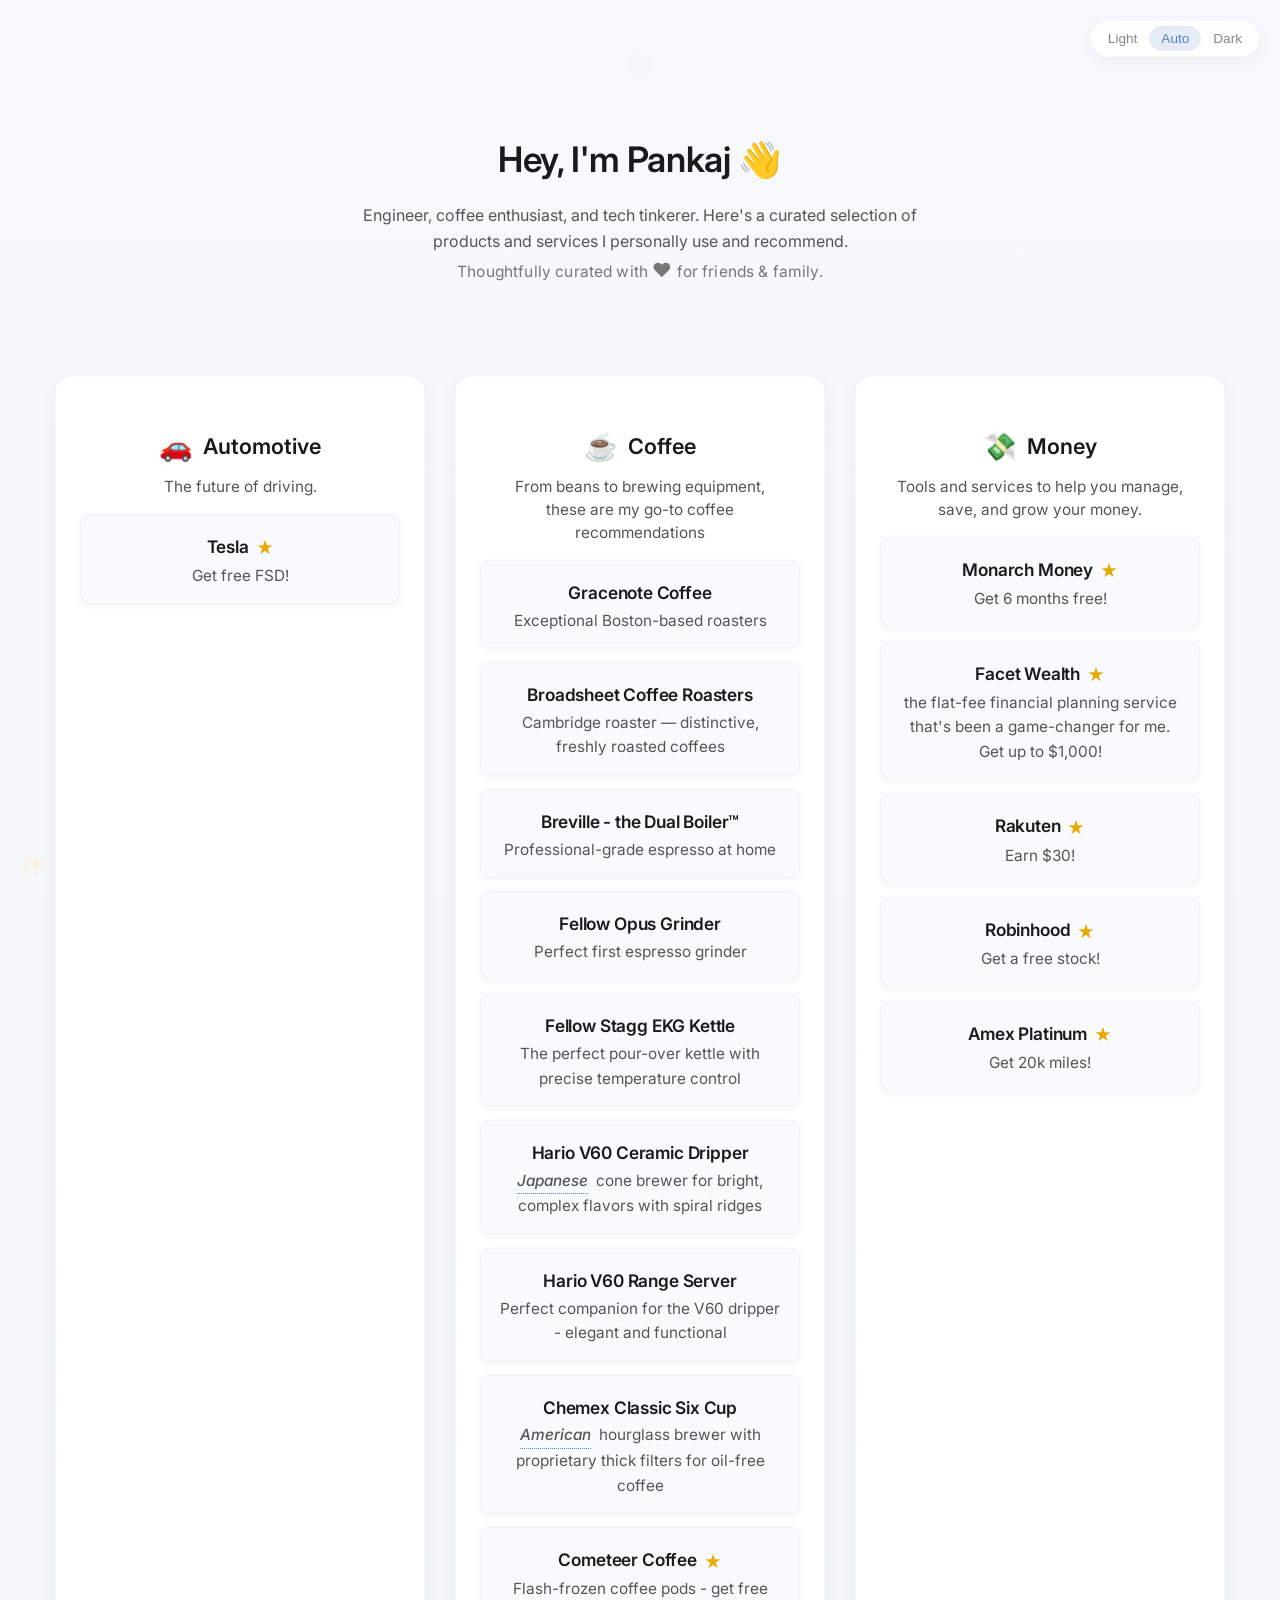
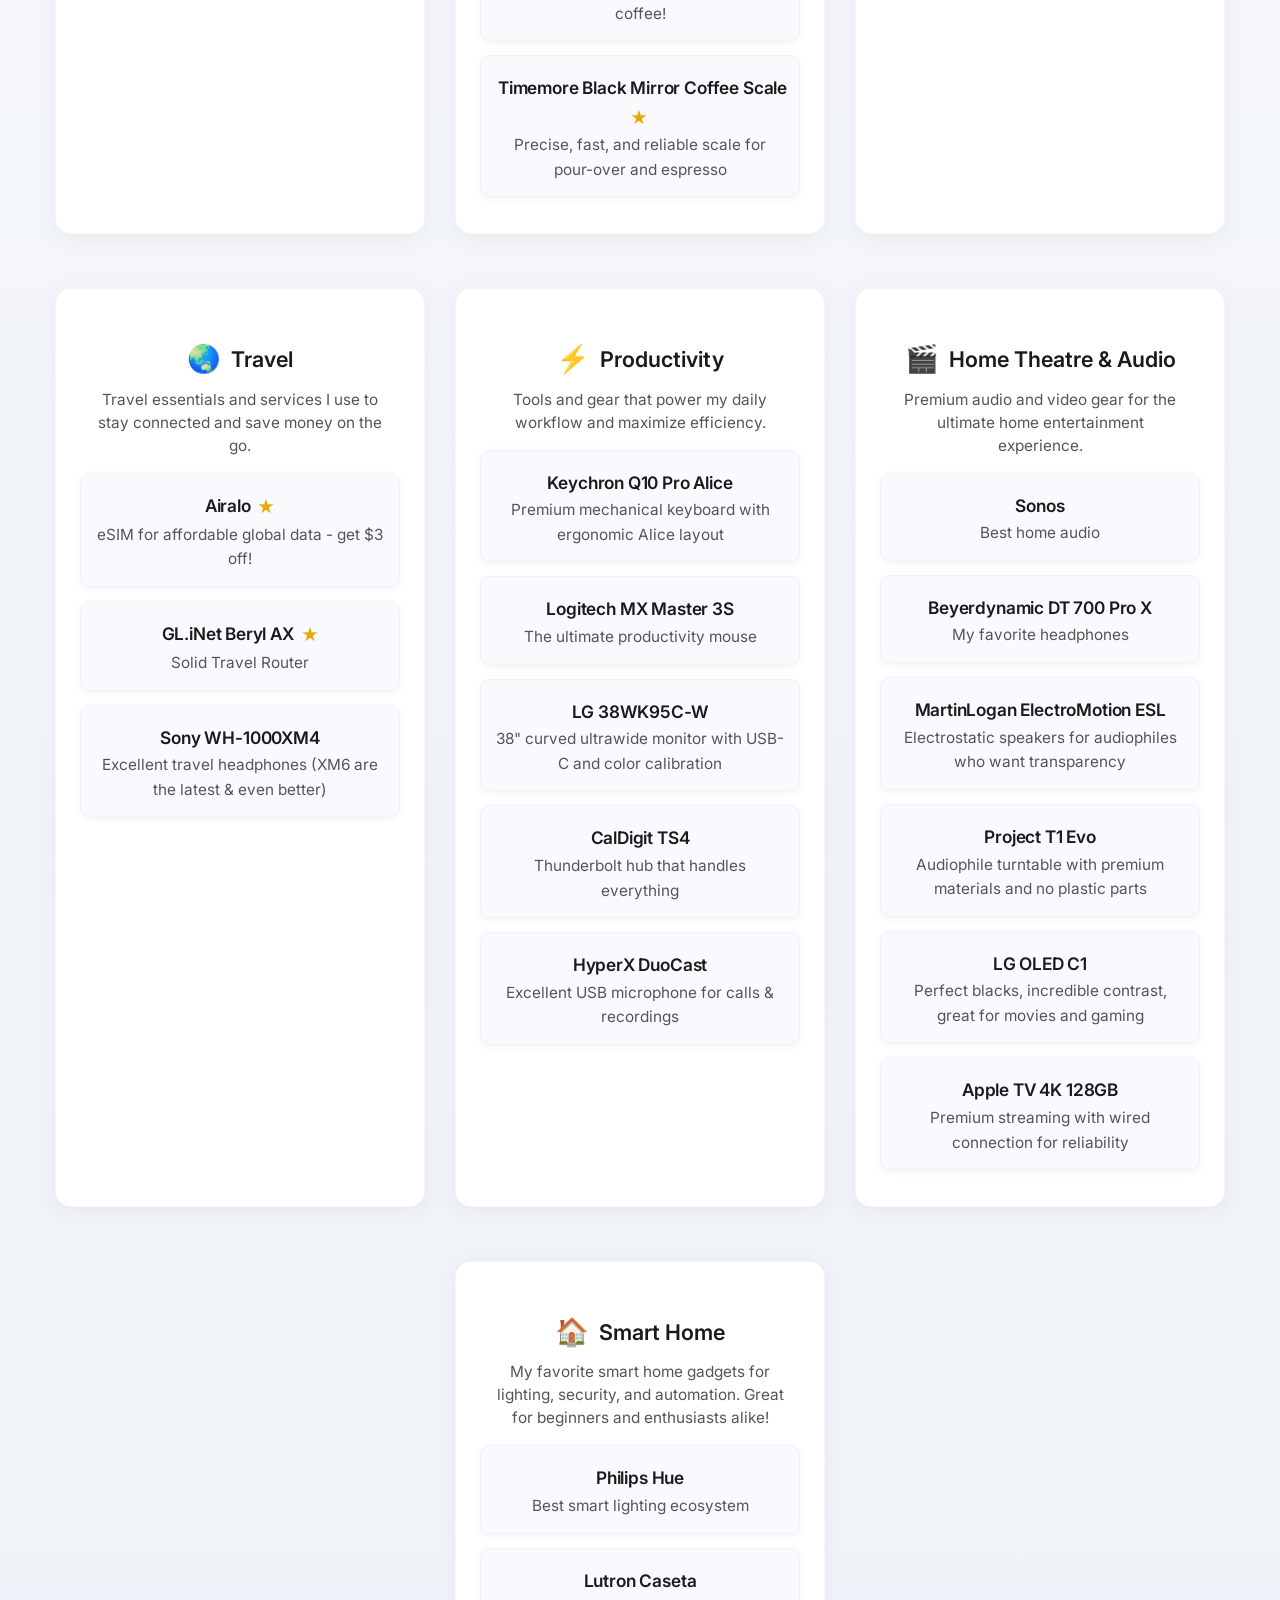
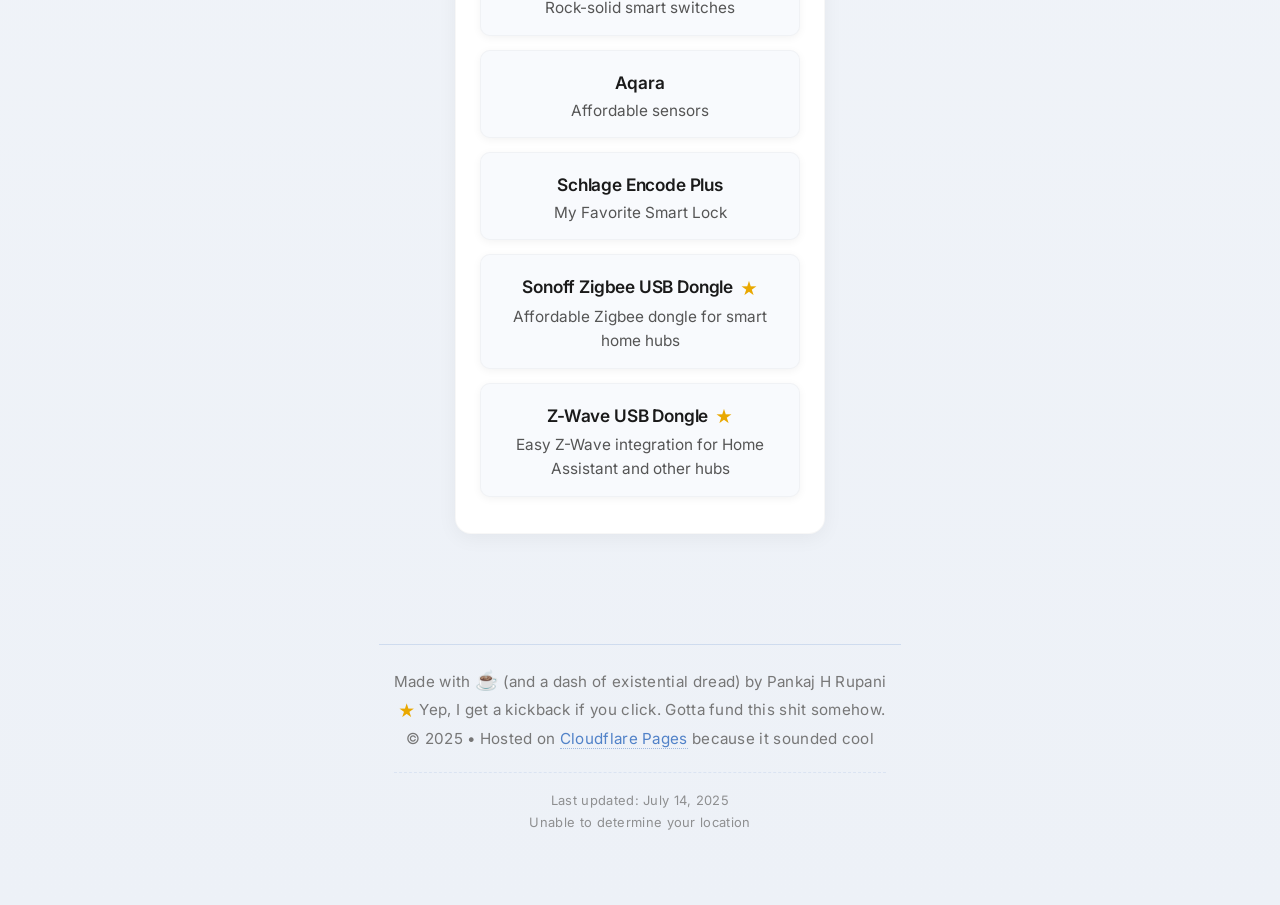
==== index.html @ 06d171b8 "feat(coffee): add Broadsheet Coffee Roasters link under Coffee" ====
<!DOCTYPE html>
<html>
<head>
  <meta charset="UTF-8">
  <meta name="viewport" content="width=device-width, initial-scale=1.0">
  <meta name="description" content="A curated selection of products and services personally recommended by Pankaj Rupani">
  <meta name="keywords" content="recommendations, coffee, tech, travel, finance, smart home">
  <meta name="author" content="Pankaj Rupani">

  <!-- Canonical URL -->
  <link rel="canonical" href="https://pankajr.net/links">
  <!-- noop: pipeline demo -->

  <!-- Social Media Preview Meta Tags -->
  <meta property="og:title" content="Pankaj's Recommendations">
  <meta property="og:description" content="A curated selection of products and services personally recommended by Pankaj">
  <meta property="og:type" content="website">
  <meta property="og:url" content="https://pankajr.net/links">
  <meta property="og:image" content="https://pankajr.net/links/img/PR-logo.png">

  <!-- Twitter Card Tags -->
  <meta name="twitter:card" content="summary_large_image">
  <meta name="twitter:title" content="Pankaj's Recommendations">
  <meta name="twitter:description" content="A curated selection of products and services personally recommended by Pankaj">
  <meta name="twitter:image" content="https://pankajr.net/links/img/PR-logo.png">

  <!-- Preload key assets -->
  <link rel="preload" href="img/PR-logo.png" as="image">

  <!-- Fonts and Styles -->
  <link rel="preconnect" href="https://fonts.googleapis.com">
  <link rel="preconnect" href="https://fonts.gstatic.com" crossorigin>
  <link href="https://fonts.googleapis.com/css2?family=Inter:wght@400;500;600&display=swap" rel="stylesheet">
  <link rel="stylesheet" href="styles.css">

  <!-- Favicon -->
  <link rel="icon" href="img/PR-logo.png" type="image/png">
  <link rel="apple-touch-icon" href="img/PR-logo.png">
  <title>Pankaj's Recommendations</title>
</head>
<body>
    <div class="theme-switch-wrapper">
      <div class="theme-switch">
        <button id="lightBtn" class="theme-btn" aria-label="Light mode">Light</button>
        <button id="autoBtn" class="theme-btn active" aria-label="System preference">Auto</button>
        <button id="darkBtn" class="theme-btn" aria-label="Dark mode">Dark</button>
      </div>
    </div>
    <div style="text-align: center;">
      <div class="logo-wrapper">
        <img src="img/PR-logo.png" alt="Pankaj's Recommendations" class="site-logo">
      </div>
    </div>
    <h1>Hey, I'm Pankaj <span class="wave">👋</span></h1>
    <p class="description">
      Engineer, coffee enthusiast, and tech tinkerer. Here's a curated selection of products and services I personally use and recommend.<br/>
      <span class="subtle">Thoughtfully curated with <span class="emoji">❤️</span> for friends & family.</span>
    </p>

    <div class="categories">
      <div class="category">
        <h2><span class="emoji">🚗</span> Automotive</h2>
        <div class="category-desc">The future of driving.</div>
        <a class="link-card" href="https://www.pankajr.net/tesla" target="_blank">
          <span class="link-title">Tesla <span class="star" title="Referral bonus">★</span></span><br><span class="link-desc">Get free FSD!</span>
        </a>
      </div>
      <div class="category">
        <h2><span class="emoji">☕</span> Coffee</h2>
        <div class="category-desc">From beans to brewing equipment, these are my go-to coffee recommendations</div>
        <a class="link-card" href="https://gracenotecoffee.com" target="_blank">
          <span class="link-title">Gracenote Coffee</span><br><span class="link-desc">Exceptional Boston-based roasters</span>
        </a>
        <a class="link-card" href="https://broadsheetcoffee.com" target="_blank">
          <span class="link-title">Broadsheet Coffee Roasters</span><br><span class="link-desc">Cambridge roaster — distinctive, freshly roasted coffees</span>
        </a>
        <a class="link-card" href="https://www.breville.com/en-us/product/bes920" target="_blank">
          <span class="link-title">Breville - the Dual Boiler™</span><br><span class="link-desc">Professional-grade espresso at home</span>
        </a>
        <a class="link-card" href="https://fellowproducts.com/products/opus-coffee-grinder" target="_blank">
          <span class="link-title">Fellow Opus Grinder</span><br><span class="link-desc">Perfect first espresso grinder</span>
        </a>
        <a class="link-card" href="https://fellowproducts.com/products/stagg-ekg-electric-pour-over-kettle" target="_blank">
          <span class="link-title">Fellow Stagg EKG Kettle</span><br><span class="link-desc">The perfect pour-over kettle with precise temperature control</span>
        </a>
        <a class="link-card" href="https://www.hario-usa.com/products/v60-ceramic-coffee-dripper-02-classic" target="_blank">
          <span class="link-title">Hario V60 Ceramic Dripper</span><br><span class="link-desc"><span class="coffee-method">Japanese</span> cone brewer for bright, complex flavors with spiral ridges</span>
        </a>
        <a class="link-card" href="https://www.hario-usa.com/products/v60-range-server" target="_blank">
          <span class="link-title">Hario V60 Range Server</span><br><span class="link-desc">Perfect companion for the V60 dripper - elegant and functional</span>
        </a>
        <a class="link-card" href="https://chemexcoffeemaker.com/products/six-cup-classic-chemex" target="_blank">
          <span class="link-title">Chemex Classic Six Cup</span><br><span class="link-desc"><span class="coffee-method">American</span> hourglass brewer with proprietary thick filters for oil-free coffee</span>
        </a>
        <a class="link-card" href="https://cometeer.com/discount/REF-15?redirect=/pages/referral-gift&referral_code=REF-15&referrer_id=8560575938859&referrer_name=Pankaj" target="_blank">
          <span class="link-title">Cometeer Coffee <span class="star" title="Referral bonus">★</span></span><br><span class="link-desc">Flash-frozen coffee pods - get free coffee!</span>
        </a>
        <a class="link-card" href="https://amzn.to/3TQCTte" target="_blank">
          <span class="link-title">Timemore Black Mirror Coffee Scale <span class="star" title="Affiliate link">★</span></span><br><span class="link-desc">Precise, fast, and reliable scale for pour-over and espresso</span>
        </a>
      </div>
      <div class="category">
        <h2><span class="emoji">💸</span> Money</h2>
        <div class="category-desc">Tools and services to help you manage, save, and grow your money.</div>
        <a class="link-card" href="https://www.pankajr.net/monarch" target="_blank">
          <span class="link-title">Monarch Money <span class="star" title="Referral bonus">★</span></span><br><span class="link-desc">Get 6 months free!</span>
        </a>
        <a class="link-card" href="https://facet.com/invited?utm_content=4660&utm_source=member-referral&utm_term=Pankaj" target="_blank">
          <span class="link-title">Facet Wealth <span class="star" title="Referral bonus">★</span></span><br><span class="link-desc">the flat-fee financial planning service that's been a game-changer for me. Get up to $1,000!</span>
        </a>
        <a class="link-card" href="https://www.pankajr.net/rakuten" target="_blank">
          <span class="link-title">Rakuten <span class="star" title="Referral bonus">★</span></span><br><span class="link-desc">Earn $30!</span>
        </a>
        <a class="link-card" href="https://join.robinhood.com/sonalim2" target="_blank">
          <span class="link-title">Robinhood <span class="star" title="Referral bonus">★</span></span><br><span class="link-desc">Get a free stock!</span>
        </a>
        <a class="link-card" href="https://americanexpress.com/en-us/referral/platinum-card?ref=PANKARyJQ7&xl=cp15" target="_blank">
          <span class="link-title">Amex Platinum <span class="star" title="Referral bonus">★</span></span><br><span class="link-desc">Get 20k miles!</span>
        </a>
      </div>
      <div class="category">
        <h2><span class="emoji">🌏</span> Travel</h2>
        <div class="category-desc">Travel essentials and services I use to stay connected and save money on the go.</div>
        <a class="link-card" href="https://www.pankajr.net/airalo" target="_blank">
          <span class="link-title">Airalo <span class="star" title="Referral bonus">★</span></span><br><span class="link-desc">eSIM for affordable global data - get $3 off!</span>
        </a>
        <a class="link-card" href="https://amzn.to/45esOfW" target="_blank">
          <span class="link-title">GL.iNet Beryl AX <span class="star" title="Affiliate link">★</span></span><br><span class="link-desc">Solid Travel Router</span>
        </a>
        <a class="link-card" href="https://electronics.sony.com/audio/headphones/headband/p/wh1000xm4-b" target="_blank">
          <span class="link-title">Sony WH-1000XM4</span><br><span class="link-desc">Excellent travel headphones (XM6 are the latest & even better)</span>
        </a>
      </div>
      <div class="category">
        <h2><span class="emoji">⚡</span> Productivity</h2>
        <div class="category-desc">Tools and gear that power my daily workflow and maximize efficiency.</div>
        <a class="link-card" href="https://www.keychron.com/collections/75-layout-keyboards/products/keychron-q10-pro-alice-layout-qmk-via-wireless-custom-mechanical-keyboard" target="_blank">
          <span class="link-title">Keychron Q10 Pro Alice</span><br><span class="link-desc">Premium mechanical keyboard with ergonomic Alice layout</span>
        </a>
        <a class="link-card" href="https://www.logitech.com/en-us/shop/p/mx-master-3s" target="_blank">
          <span class="link-title">Logitech MX Master 3S</span><br><span class="link-desc">The ultimate productivity mouse</span>
        </a>
        <a class="link-card" href="https://www.lg.com/us/monitors/lg-38wk95c-w-ultrawide-monitor" target="_blank">
          <span class="link-title">LG 38WK95C-W</span><br><span class="link-desc">38" curved ultrawide monitor with USB-C and color calibration</span>
        </a>
        <a class="link-card" href="https://www.caldigit.com/thunderbolt-station-4/" target="_blank">
          <span class="link-title">CalDigit TS4</span><br><span class="link-desc">Thunderbolt hub that handles everything</span>
        </a>
        <a class="link-card" href="https://hyperx.com/products/hyperx-duocast-usb-microphone" target="_blank">
          <span class="link-title">HyperX DuoCast</span><br><span class="link-desc">Excellent USB microphone for calls & recordings</span>
        </a>
      </div>
      <div class="category">
        <h2><span class="emoji">🎬</span> Home Theatre & Audio</h2>
        <div class="category-desc">Premium audio and video gear for the ultimate home entertainment experience.</div>
        <a class="link-card" href="https://www.sonos.com" target="_blank">
          <span class="link-title">Sonos</span><br><span class="link-desc">Best home audio</span>
        </a>
        <a class="link-card" href="https://north-america.beyerdynamic.com/p/dt-700-pro-x" target="_blank">
          <span class="link-title">Beyerdynamic DT 700 Pro X</span><br><span class="link-desc">My favorite headphones</span>
        </a>
        <a class="link-card" href="https://www.martinlogan.com/en/product/electromotion-esl" target="_blank">
          <span class="link-title">MartinLogan ElectroMotion ESL</span><br><span class="link-desc">Electrostatic speakers for audiophiles who want transparency</span>
        </a>
        <a class="link-card" href="https://www.project-audio.com/en/product/t1-evo/" target="_blank">
          <span class="link-title">Project T1 Evo</span><br><span class="link-desc">Audiophile turntable with premium materials and no plastic parts</span>
        </a>
        <a class="link-card" href="https://www.lg.com/us/tvs/lg-oled65c1pub-oled-4k-tv" target="_blank">
          <span class="link-title">LG OLED C1</span><br><span class="link-desc">Perfect blacks, incredible contrast, great for movies and gaming</span>
        </a>
        <a class="link-card" href="https://www.apple.com/apple-tv-4k/" target="_blank">
          <span class="link-title">Apple TV 4K 128GB</span><br><span class="link-desc">Premium streaming with wired connection for reliability</span>
        </a>
      </div>
      <div class="category">
        <h2><span class="emoji">🏠</span> Smart Home</h2>
        <div class="category-desc">My favorite smart home gadgets for lighting, security, and automation. Great for beginners and enthusiasts alike!</div>
        <a class="link-card" href="https://www.philips-hue.com" target="_blank">
          <span class="link-title">Philips Hue</span><br><span class="link-desc">Best smart lighting ecosystem</span>
        </a>
        <a class="link-card" href="https://www.casetawireless.com" target="_blank">
          <span class="link-title">Lutron Caseta</span><br><span class="link-desc">Rock-solid smart switches</span>
        </a>
        <a class="link-card" href="https://www.aqara.com" target="_blank">
          <span class="link-title">Aqara</span><br><span class="link-desc">Affordable sensors</span>
        </a>
        <a class="link-card" href="https://www.schlage.com/en/home/smart-locks/encode-plus.html" target="_blank">
          <span class="link-title">Schlage Encode Plus</span><br><span class="link-desc">My Favorite Smart Lock</span>
        </a>
        <a class="link-card" href="https://amzn.to/453c8Hf" target="_blank">
          <span class="link-title">Sonoff Zigbee USB Dongle <span class="star" title="Affiliate link">★</span></span><br><span class="link-desc">Affordable Zigbee dongle for smart home hubs</span>
        </a>
        <a class="link-card" href="https://amzn.to/453c8Hf" target="_blank">
          <span class="link-title">Z-Wave USB Dongle <span class="star" title="Affiliate link">★</span></span><br><span class="link-desc">Easy Z-Wave integration for Home Assistant and other hubs</span>
        </a>
      </div>
    </div>
    <!-- Buy Me a Coffee Button at Bottom -->
    <div style="display:flex;justify-content:center;margin-bottom:1em;">
      <script type="text/javascript" src="https://cdnjs.buymeacoffee.com/1.0.0/button.prod.min.js" data-name="bmc-button" data-slug="rupanipankl" data-color="#FFDD00" data-emoji=""  data-font="Cookie" data-text="Buy me a coffee" data-outline-color="#000000" data-font-color="#000000" data-coffee-color="#ffffff" ></script>
    </div>
    <footer class="footer">
      Made with <span class="emoji">☕️</span> (and a dash of existential dread) by Pankaj H Rupani<br>
      <span class="star" style="font-size:1.1em;vertical-align:middle;">★</span> Yep, I get a kickback if you click. Gotta fund this shit somehow.<br>
      © 2025 • Hosted on <a href="https://pages.cloudflare.com/" target="_blank" class="footer-link">Cloudflare Pages</a>
      because it sounded cool
      <div class="visitor-info">
        <div id="last-updated">Last updated: July 14, 2025</div>
        <div id="visitor-location">Loading your location...</div>
      </div>
    </footer>

    <button id="back-to-top" class="back-to-top" aria-label="Back to top">
      <svg xmlns="http://www.w3.org/2000/svg" viewBox="0 0 24 24">
        <path d="M7.41 15.41L12 10.83l4.59 4.58L18 14l-6-6-6 6z"/>
      </svg>
    </button>

    <script src="theme.js"></script>
    <script src="easter.js"></script>
    <script src="visitor-info.js"></script>
    <script src="back-to-top.js"></script>
  </body>
</html>
---- styles.css ----
:root {
  --bg-gradient-start: #f7f9fc;
  --bg-gradient-end: #edf1f7;
  --text-color: #333;
  --text-color-dark: #1a1a1a;
  --text-color-light: #555;
  --text-color-lighter: #777;
  --card-bg: #fff;
  --card-bg-hover: #e8f0fa;
  --card-shadow: rgba(0,0,0,0.05);
  --card-shadow-hover: rgba(37, 99, 235, 0.1);
  --link-bg: #f8fafd;
  --link-color: #5182c8;
  --link-hover: #2c5999;
  --border-color: rgba(0,0,0,0.03);
  --star-color: #e9a800;
}

@media (prefers-color-scheme: dark) {
  :root.auto-theme {
    --bg-gradient-start: #1a1f2b;
    --bg-gradient-end: #121620;
    --text-color: #e1e1e1;
    --text-color-dark: #f5f5f5;
    --text-color-light: #b8b8b8;
    --text-color-lighter: #a0a0a0;
    --card-bg: #222836;
    --card-bg-hover: #2d364a;
    --card-shadow: rgba(0,0,0,0.2);
    --card-shadow-hover: rgba(0,0,0,0.3);
    --link-bg: #1c2433;
    --link-color: #5d9aef;
    --link-hover: #7ab0ff;
    --border-color: rgba(255,255,255,0.05);
    --star-color: #ffc41f;
  }
}

:root.dark-theme {
  --bg-gradient-start: #1a1f2b;
  --bg-gradient-end: #121620;
  --text-color: #e1e1e1;
  --text-color-dark: #f5f5f5;
  --text-color-light: #b8b8b8;
  --text-color-lighter: #a0a0a0;
  --card-bg: #222836;
  --card-bg-hover: #2d364a;
  --card-shadow: rgba(0,0,0,0.2);
  --card-shadow-hover: rgba(0,0,0,0.3);
  --link-bg: #1c2433;
  --link-color: #5d9aef;
  --link-hover: #7ab0ff;
  --border-color: rgba(255,255,255,0.05);
  --star-color: #ffc41f;
}

body {
  font-family: 'Inter', sans-serif;
  background: linear-gradient(to bottom, var(--bg-gradient-start), var(--bg-gradient-end));
  color: var(--text-color);
  text-align: center;
  margin: 0;
  padding: 40px 20px;
  line-height: 1.6;
  min-height: 100vh;
  transition: background 0.3s ease;
  display: flex;
  flex-direction: column;
  align-items: center;
}

img.profile {
  width: 120px;
  border-radius: 50%;
  margin-bottom: 20px;
  box-shadow: 0 4px 12px rgba(0,0,0,0.08);
}

h1 {
  color: var(--text-color-dark);
  font-size: 2.2rem;
  margin-bottom: 16px;
  font-weight: 600;
  letter-spacing: -0.01em;
  max-width: 95%;
}

p.description {
  max-width: 580px;
  margin: 0 auto 50px;
  line-height: 1.6;
  color: var(--text-color-light);
  padding: 0 10px;
}

.categories {
  display: flex;
  flex-wrap: wrap;
  justify-content: center;
  gap: 30px;
  margin-top: 40px;
  max-width: 1200px;
  margin-left: auto;
  margin-right: auto;
  padding: 0 15px;
}

.category {
  background: var(--card-bg);
  border-radius: 16px;
  box-shadow: 0 4px 20px var(--card-shadow);
  padding: 30px 24px 22px 24px;
  min-width: 260px;
  max-width: 320px;
  flex: 1 1 260px;
  margin-bottom: 24px;
  transition: box-shadow 0.3s, transform 0.2s, background 0.3s ease;
  border: 1px solid var(--border-color);
  width: calc(33.333% - 30px);
}

.category:hover {
  box-shadow: 0 8px 30px var(--card-shadow-hover);
  transform: translateY(-2px);
}

.category h2 {
  font-size: 1.35em;
  margin-bottom: 12px;
  display: flex;
  align-items: center;
  gap: 10px;
  justify-content: center;
  color: var(--text-color-dark);
  font-weight: 600;
}

.emoji {
  font-size: 1.25em;
}

.link-card {
  width: 100%;
  margin: 14px 0;
  border: none;
  box-shadow: 0 2px 8px var(--card-shadow);
  background: var(--link-bg);
  color: var(--text-color-dark);
  font-size: 1em;
  padding: 18px 10px 14px 10px;
  border-radius: 10px;
  transition: all 0.25s ease;
  display: block;
  border: 1px solid var(--border-color);
  text-decoration: none;
  box-sizing: border-box;
}

.link-card:hover {
  background: var(--card-bg-hover);
  box-shadow: 0 6px 16px var(--card-shadow-hover);
  transform: translateY(-2px);
}

.link-title {
  font-weight: 600;
  font-size: 1.08em;
  color: var(--text-color-dark);
  letter-spacing: -0.01em;
  padding: 0 5px;
}

.link-desc {
  font-weight: 400;
  font-size: 0.96em;
  color: var(--text-color-light);
  margin-top: 2px;
  display: inline-block;
  padding: 0 5px;
}

.link-desc .highlight {
  font-weight: 500;
  color: var(--link-color);
  opacity: 0.9;
}

/* Visual style for coffee brewing method keywords */
.coffee-method {
  display: inline-block;
  margin-right: 4px;
  font-weight: 500;
  font-style: italic;
  border-bottom: 1px dotted var(--link-color);
}

.wave {
  display: inline-block;
  animation: wave-animation 2.5s ease-in-out infinite;
  transform-origin: 70% 70%;
}

@keyframes wave-animation {
  0% { transform: rotate(0deg); }
  10% { transform: rotate(14deg); }
  20% { transform: rotate(-8deg); }
  30% { transform: rotate(14deg); }
  40% { transform: rotate(-4deg); }
  50% { transform: rotate(10deg); }
  60% { transform: rotate(0deg); }
  100% { transform: rotate(0deg); }
}

.subtle {
  color: var(--text-color-lighter);
  font-size: 0.97em;
  letter-spacing: 0.01em;
}

.footer {
  margin-top: 70px;
  color: var(--text-color-lighter);
  font-size: 0.95em;
  letter-spacing: 0.02em;
  padding-bottom: 30px;
  padding-left: 15px;
  padding-right: 15px;
  line-height: 1.7;
  border-top: 1px solid rgba(81, 130, 200, 0.2);
  padding-top: 20px;
  max-width: 800px;
  margin-left: auto;
  margin-right: auto;
}

.footer-link {
  color: var(--link-color);
  text-decoration: none;
  border-bottom: 1px dotted rgba(81, 130, 200, 0.5);
  transition: all 0.2s;
}

.footer-link:hover {
  color: var(--link-hover);
  border-bottom-color: var(--link-hover);
}

.star {
  color: var(--star-color);
  font-size: 1em;
  margin-left: 3px;
  vertical-align: middle;
  filter: drop-shadow(0 1px 1px rgba(255,255,255,0.2));
}

.category-desc {
  color: var(--text-color-light);
  font-size: 0.96em;
  margin-bottom: 16px;
  margin-top: -5px;
  line-height: 1.5;
  max-width: 90%;
  margin-left: auto;
  margin-right: auto;
}

.visitor-info {
  margin-top: 20px;
  font-size: 0.85em;
  color: var(--text-color-lighter);
  opacity: 0.8;
  border-top: 1px dashed rgba(81, 130, 200, 0.15);
  padding-top: 15px;
  line-height: 1.5;
}

#last-updated, #visitor-location {
  margin: 3px 0;
}

@media (max-width: 1100px) {
  .category {
    width: calc(50% - 30px);
    max-width: 450px;
  }
}

@media (max-width: 900px) {
  .categories {
    flex-direction: column;
    gap: 20px;
    align-items: center;
  }

  .category {
    margin: 0 auto 25px auto;
    width: 100%;
    max-width: 500px;
    min-width: 0;
  }

  body {
    padding: 30px 15px;
  }

  h1 {
    font-size: 1.9rem;
  }

  .theme-switch-wrapper {
    top: 15px;
    right: 15px;
  }
}

@media (max-width: 480px) {
  .category {
    padding: 25px 20px 18px 20px;
  }

  .link-card {
    padding: 15px 0 12px 0;
  }

  body {
    padding: 25px 12px;
  }
}

/* Back to Top Button */
.back-to-top {
  position: fixed;
  bottom: 30px;
  right: 30px;
  width: 45px;
  height: 45px;
  background-color: var(--card-bg);
  color: var(--link-color);
  border-radius: 50%;
  display: flex;
  align-items: center;
  justify-content: center;
  text-decoration: none;
  box-shadow: 0 4px 12px var(--card-shadow);
  border: 1px solid var(--border-color);
  opacity: 0;
  visibility: hidden;
  transition: all 0.3s cubic-bezier(0.175, 0.885, 0.32, 1.275);
  z-index: 100;
  cursor: pointer;
  transform: translateY(20px) scale(0.9);
}

.back-to-top.visible {
  opacity: 0.9;
  visibility: visible;
  transform: translateY(0) scale(1);
}

.back-to-top:hover {
  opacity: 1;
  transform: translateY(-3px) scale(1.05);
  box-shadow: 0 6px 15px var(--card-shadow-hover);
  color: var(--link-hover);
}

.back-to-top:active {
  transform: translateY(0) scale(0.95);
  transition: all 0.1s ease;
}

.back-to-top svg {
  width: 20px;
  height: 20px;
  fill: currentColor;
  transition: all 0.3s ease;
}

/* Dark mode specific back-to-top styling */
:root.dark .back-to-top {
  background-color: rgba(34, 40, 54, 0.9);
  box-shadow: 0 4px 12px rgba(0, 0, 0, 0.3);
}

/* Light mode specific back-to-top styling */
:root.light .back-to-top {
  background-color: rgba(255, 255, 255, 0.9);
  box-shadow: 0 4px 12px rgba(0, 0, 0, 0.1);
}

/* Make sure the button doesn't overlap with other elements on mobile */
@media (max-width: 768px) {
  .back-to-top {
    bottom: 20px;
    right: 20px;
    width: 40px;
    height: 40px;
  }

  .back-to-top svg {
    width: 18px;
    height: 18px;
  }
}

.theme-switch-wrapper {
  position: fixed;
  top: 20px;
  right: 20px;
  display: flex;
  align-items: center;
  z-index: 100;
}

.theme-switch {
  display: flex;
  background: var(--card-bg);
  border-radius: 30px;
  padding: 5px;
  box-shadow: 0 4px 15px var(--card-shadow);
  border: 1px solid var(--border-color);
  transition: background 0.3s ease;
}

.theme-switch button {
  border: none;
  background: transparent;
  color: var(--text-color-light);
  padding: 5px 12px;
  border-radius: 20px;
  cursor: pointer;
  font-size: 0.85em;
  font-weight: 500;
  opacity: 0.7;
  transition: all 0.2s;
}

.theme-switch button.active {
  background: rgba(81, 130, 200, 0.15);
  color: var(--link-color);
  opacity: 1;
}

.theme-switch button:hover {
  opacity: 1;
}

/* Easter Egg Styles */
.confetti {
  position: fixed;
  width: 10px;
  height: 10px;
  border-radius: 50%;
  pointer-events: none;
  z-index: 1000;
  animation: confetti-fall 4s ease-in-out forwards;
}

@keyframes confetti-fall {
  0% {
    transform: translateY(-100vh) rotate(0deg);
    opacity: 1;
  }
  100% {
    transform: translateY(100vh) rotate(720deg);
    opacity: 0;
  }
}

.easter-egg-message {
  position: fixed;
  top: 50%;
  left: 50%;
  transform: translate(-50%, -50%);
  background-color: var(--card-bg);
  color: var(--text-color-dark);
  padding: 20px 30px;
  border-radius: 10px;
  box-shadow: 0 5px 25px rgba(0, 0, 0, 0.2);
  z-index: 1001;
  text-align: center;
  font-size: 1.5rem;
  font-weight: 600;
  animation: bounce-in 0.5s ease-out;
  transition: opacity 1s ease;
}

.easter-egg-message .small {
  font-size: 1rem;
  color: var(--text-color-light);
  display: block;
  margin-top: 8px;
}

.easter-egg-message.fade-out {
  opacity: 0;
}

@keyframes bounce-in {
  0% {
    transform: translate(-50%, -50%) scale(0.5);
    opacity: 0;
  }
  70% {
    transform: translate(-50%, -50%) scale(1.1);
    opacity: 1;
  }
  100% {
    transform: translate(-50%, -50%) scale(1);
    opacity: 1;
  }
}

.hidden-icon {
  position: fixed;
  bottom: 20px;
  left: 20px;
  font-size: 20px;
  opacity: 0.15;
  cursor: pointer;
  transition: all 0.3s ease;
  z-index: 100;
  user-select: none;
}

.hidden-icon:hover {
  opacity: 0.5;
  transform: rotate(15deg);
}

.hidden-icon:active {
  transform: scale(1.2) rotate(15deg);
}

.logo-wrapper {
  text-align: center;
  margin-bottom: 10px;
  padding: 5px;
  border-radius: 50%;
  display: inline-block;
  margin: 0 auto 10px;
}

/* Add a subtle background in light mode for better contrast */
:root.light .logo-wrapper {
  background-color: rgba(0, 0, 0, 0.03);
  box-shadow: 0 2px 6px rgba(0, 0, 0, 0.05);
}

.site-logo {
  height: 40px;
  width: auto;
  opacity: 0.85;
  transition: all 0.3s ease;
}

/* Add contrast in light mode */
:root.light .site-logo {
  filter: brightness(0.7) contrast(1.3);
  box-shadow: 0 2px 5px rgba(0, 0, 0, 0.05);
}

/* Maintain visibility in dark mode */
:root.dark .site-logo {
  filter: brightness(1.1) drop-shadow(0 1px 3px rgba(255, 255, 255, 0.1));
}

.site-logo:hover {
  opacity: 1;
  transform: scale(1.05);
}
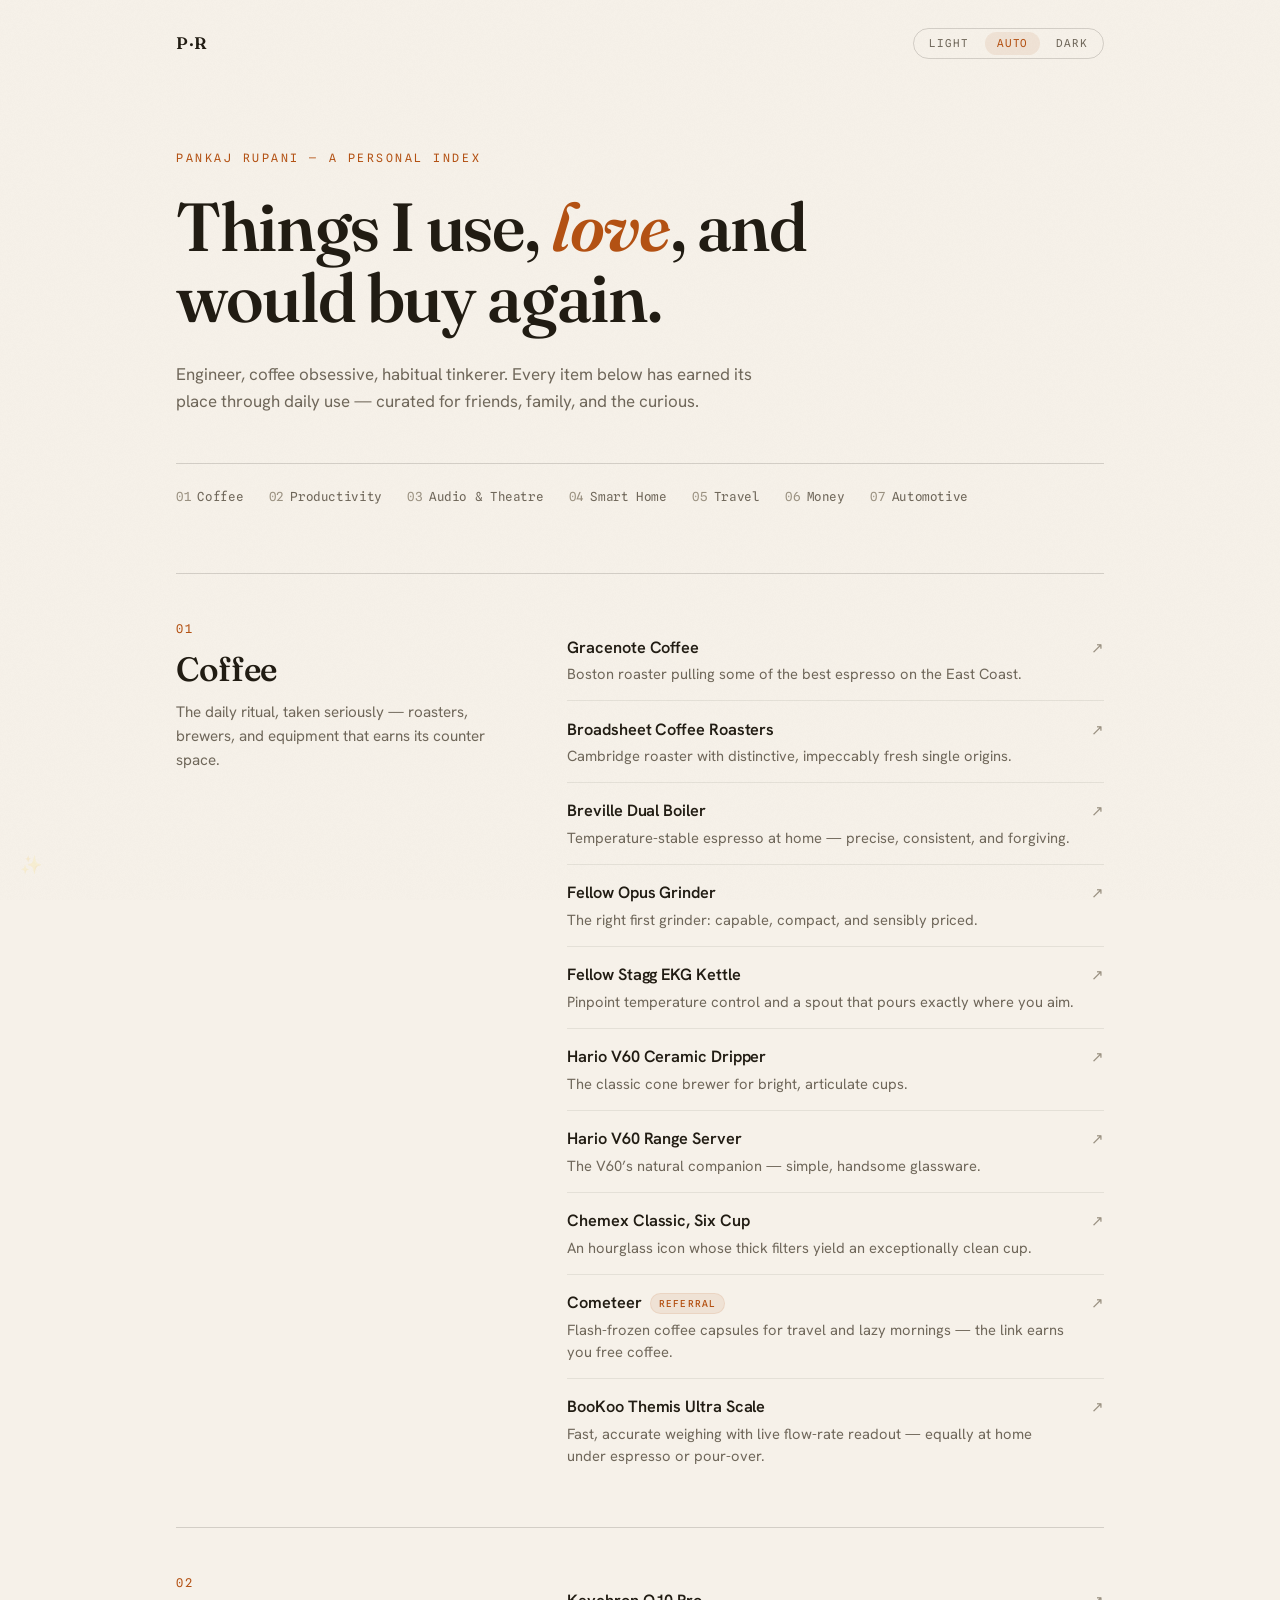
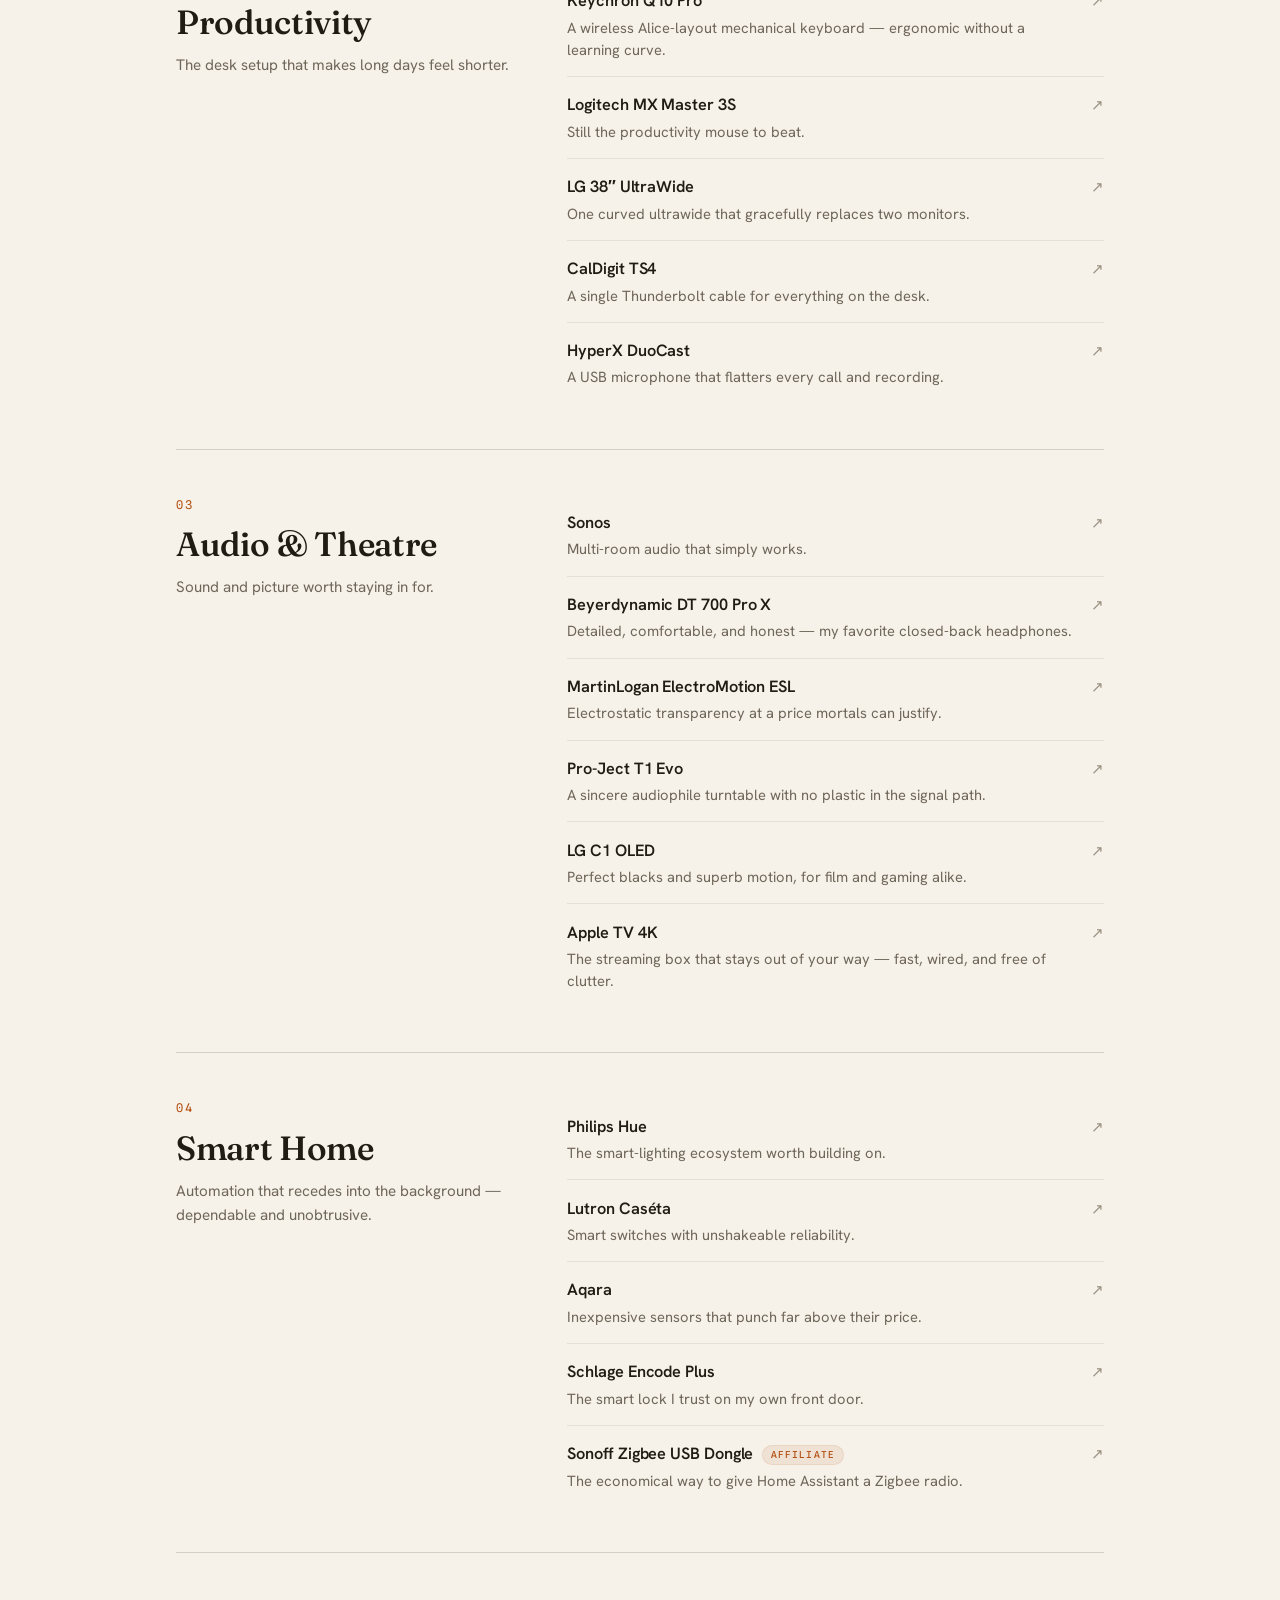
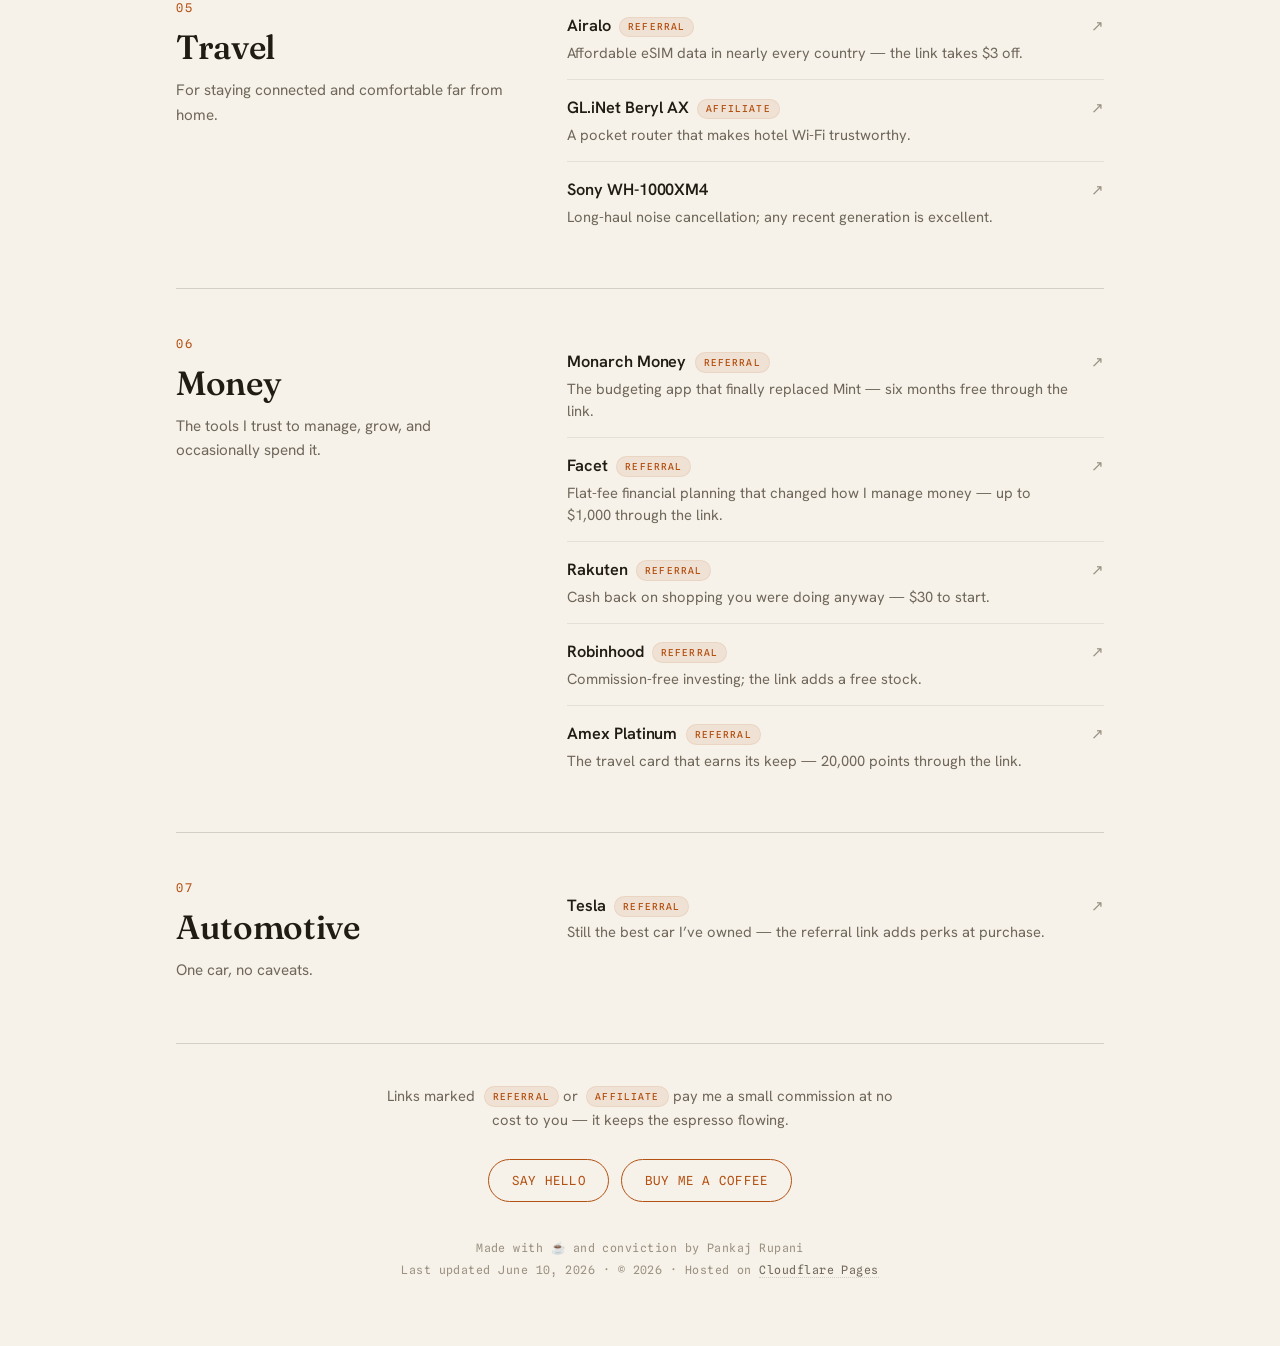
==== commit f396783a: "feat: redesign as an editorial personal index Full visual rewrite: paper-and-ink palette with light/" ====
--- a/index.html
+++ b/index.html
@@ -1,36 +1,41 @@
 <!DOCTYPE html>
-<html>
+<html lang="en">
 <head>
   <meta charset="UTF-8">
   <meta name="viewport" content="width=device-width, initial-scale=1.0">
-  <meta name="description" content="A curated selection of products and services personally recommended by Pankaj Rupani">
+  <meta name="description" content="A considered index of products and services Pankaj Rupani uses, loves, and recommends.">
   <meta name="keywords" content="recommendations, coffee, tech, travel, finance, smart home">
   <meta name="author" content="Pankaj Rupani">
 
   <!-- Canonical URL -->
   <link rel="canonical" href="https://pankajr.net/links">
-  <!-- noop: pipeline demo -->
 
   <!-- Social Media Preview Meta Tags -->
   <meta property="og:title" content="Pankaj's Recommendations">
-  <meta property="og:description" content="A curated selection of products and services personally recommended by Pankaj">
+  <meta property="og:description" content="A considered index of products and services Pankaj Rupani uses, loves, and recommends.">
   <meta property="og:type" content="website">
   <meta property="og:url" content="https://pankajr.net/links">
   <meta property="og:image" content="https://pankajr.net/links/img/PR-logo.png">
 
   <!-- Twitter Card Tags -->
-  <meta name="twitter:card" content="summary_large_image">
+  <meta name="twitter:card" content="summary">
   <meta name="twitter:title" content="Pankaj's Recommendations">
-  <meta name="twitter:description" content="A curated selection of products and services personally recommended by Pankaj">
+  <meta name="twitter:description" content="A considered index of products and services Pankaj Rupani uses, loves, and recommends.">
   <meta name="twitter:image" content="https://pankajr.net/links/img/PR-logo.png">
 
-  <!-- Preload key assets -->
-  <link rel="preload" href="img/PR-logo.png" as="image">
+  <!-- Apply saved theme before first paint to avoid a flash -->
+  <script>
+    (function () {
+      var theme = localStorage.getItem('theme') || 'auto';
+      if (theme === 'dark') document.documentElement.classList.add('dark-theme');
+      else if (theme === 'auto') document.documentElement.classList.add('auto-theme');
+    })();
+  </script>
 
   <!-- Fonts and Styles -->
   <link rel="preconnect" href="https://fonts.googleapis.com">
   <link rel="preconnect" href="https://fonts.gstatic.com" crossorigin>
-  <link href="https://fonts.googleapis.com/css2?family=Inter:wght@400;500;600&display=swap" rel="stylesheet">
+  <link href="https://fonts.googleapis.com/css2?family=Fraunces:ital,opsz,wght@0,9..144,400..650;1,9..144,400..650&family=Hanken+Grotesk:wght@400;500;600&family=Spline+Sans+Mono:wght@400;500&display=swap" rel="stylesheet">
   <link rel="stylesheet" href="styles.css">
 
   <!-- Favicon -->
@@ -39,186 +44,446 @@
   <title>Pankaj's Recommendations</title>
 </head>
 <body>
-    <div class="theme-switch-wrapper">
-      <div class="theme-switch">
+  <div class="page">
+    <header class="topbar reveal">
+      <span class="monogram" aria-hidden="true">P&middot;R</span>
+      <div class="theme-switch" role="group" aria-label="Color theme">
         <button id="lightBtn" class="theme-btn" aria-label="Light mode">Light</button>
         <button id="autoBtn" class="theme-btn active" aria-label="System preference">Auto</button>
         <button id="darkBtn" class="theme-btn" aria-label="Dark mode">Dark</button>
       </div>
-    </div>
-    <div style="text-align: center;">
-      <div class="logo-wrapper">
-        <img src="img/PR-logo.png" alt="Pankaj's Recommendations" class="site-logo">
+    </header>
+
+    <main>
+      <section class="hero">
+        <p class="overline reveal">Pankaj Rupani &mdash; A Personal Index</p>
+        <h1 class="reveal d1">Things I use, <em>love</em>, and would buy again.</h1>
+        <p class="lede reveal d2">
+          Engineer, coffee obsessive, habitual tinkerer. Every item below has earned its
+          place through daily use &mdash; curated for friends, family, and the curious.
+        </p>
+        <nav class="toc reveal d3" aria-label="Categories">
+          <a href="#coffee"><span class="toc-no">01</span>Coffee</a>
+          <a href="#productivity"><span class="toc-no">02</span>Productivity</a>
+          <a href="#audio"><span class="toc-no">03</span>Audio &amp; Theatre</a>
+          <a href="#smart-home"><span class="toc-no">04</span>Smart Home</a>
+          <a href="#travel"><span class="toc-no">05</span>Travel</a>
+          <a href="#money"><span class="toc-no">06</span>Money</a>
+          <a href="#automotive"><span class="toc-no">07</span>Automotive</a>
+        </nav>
+      </section>
+
+      <section class="category reveal d4" id="coffee">
+        <div class="category-head">
+          <span class="index-no">01</span>
+          <h2>Coffee</h2>
+          <p class="blurb">The daily ritual, taken seriously &mdash; roasters, brewers, and equipment that earns its counter space.</p>
+        </div>
+        <ul class="links">
+          <li>
+            <a href="https://gracenotecoffee.com" target="_blank" rel="noopener">
+              <span class="row-main">
+                <span class="row-title">Gracenote Coffee</span>
+                <span class="row-desc">Boston roaster pulling some of the best espresso on the East Coast.</span>
+              </span>
+              <span class="arrow" aria-hidden="true">&#8599;</span>
+            </a>
+          </li>
+          <li>
+            <a href="https://broadsheetcoffee.com" target="_blank" rel="noopener">
+              <span class="row-main">
+                <span class="row-title">Broadsheet Coffee Roasters</span>
+                <span class="row-desc">Cambridge roaster with distinctive, impeccably fresh single origins.</span>
+              </span>
+              <span class="arrow" aria-hidden="true">&#8599;</span>
+            </a>
+          </li>
+          <li>
+            <a href="https://www.breville.com/en-us/product/bes920" target="_blank" rel="noopener">
+              <span class="row-main">
+                <span class="row-title">Breville Dual Boiler</span>
+                <span class="row-desc">Temperature-stable espresso at home &mdash; precise, consistent, and forgiving.</span>
+              </span>
+              <span class="arrow" aria-hidden="true">&#8599;</span>
+            </a>
+          </li>
+          <li>
+            <a href="https://fellowproducts.com/products/opus-coffee-grinder" target="_blank" rel="noopener">
+              <span class="row-main">
+                <span class="row-title">Fellow Opus Grinder</span>
+                <span class="row-desc">The right first grinder: capable, compact, and sensibly priced.</span>
+              </span>
+              <span class="arrow" aria-hidden="true">&#8599;</span>
+            </a>
+          </li>
+          <li>
+            <a href="https://fellowproducts.com/products/stagg-ekg-electric-pour-over-kettle" target="_blank" rel="noopener">
+              <span class="row-main">
+                <span class="row-title">Fellow Stagg EKG Kettle</span>
+                <span class="row-desc">Pinpoint temperature control and a spout that pours exactly where you aim.</span>
+              </span>
+              <span class="arrow" aria-hidden="true">&#8599;</span>
+            </a>
+          </li>
+          <li>
+            <a href="https://www.hario-usa.com/products/v60-ceramic-coffee-dripper-02-classic" target="_blank" rel="noopener">
+              <span class="row-main">
+                <span class="row-title">Hario V60 Ceramic Dripper</span>
+                <span class="row-desc">The classic cone brewer for bright, articulate cups.</span>
+              </span>
+              <span class="arrow" aria-hidden="true">&#8599;</span>
+            </a>
+          </li>
+          <li>
+            <a href="https://www.hario-usa.com/products/v60-range-server" target="_blank" rel="noopener">
+              <span class="row-main">
+                <span class="row-title">Hario V60 Range Server</span>
+                <span class="row-desc">The V60&rsquo;s natural companion &mdash; simple, handsome glassware.</span>
+              </span>
+              <span class="arrow" aria-hidden="true">&#8599;</span>
+            </a>
+          </li>
+          <li>
+            <a href="https://chemexcoffeemaker.com/products/six-cup-classic-chemex" target="_blank" rel="noopener">
+              <span class="row-main">
+                <span class="row-title">Chemex Classic, Six Cup</span>
+                <span class="row-desc">An hourglass icon whose thick filters yield an exceptionally clean cup.</span>
+              </span>
+              <span class="arrow" aria-hidden="true">&#8599;</span>
+            </a>
+          </li>
+          <li>
+            <a href="https://cometeer.com/discount/REF-15?redirect=/pages/referral-gift&referral_code=REF-15&referrer_id=8560575938859&referrer_name=Pankaj" target="_blank" rel="noopener">
+              <span class="row-main">
+                <span class="row-title">Cometeer <span class="tag">referral</span></span>
+                <span class="row-desc">Flash-frozen coffee capsules for travel and lazy mornings &mdash; the link earns you free coffee.</span>
+              </span>
+              <span class="arrow" aria-hidden="true">&#8599;</span>
+            </a>
+          </li>
+          <li>
+            <a href="https://bookoocoffee.com/products/bookoo-themis-ultra-coffee-scale" target="_blank" rel="noopener">
+              <span class="row-main">
+                <span class="row-title">BooKoo Themis Ultra Scale</span>
+                <span class="row-desc">Fast, accurate weighing with live flow-rate readout &mdash; equally at home under espresso or pour-over.</span>
+              </span>
+              <span class="arrow" aria-hidden="true">&#8599;</span>
+            </a>
+          </li>
+        </ul>
+      </section>
+
+      <section class="category" id="productivity">
+        <div class="category-head">
+          <span class="index-no">02</span>
+          <h2>Productivity</h2>
+          <p class="blurb">The desk setup that makes long days feel shorter.</p>
+        </div>
+        <ul class="links">
+          <li>
+            <a href="https://www.keychron.com/collections/75-layout-keyboards/products/keychron-q10-pro-alice-layout-qmk-via-wireless-custom-mechanical-keyboard" target="_blank" rel="noopener">
+              <span class="row-main">
+                <span class="row-title">Keychron Q10 Pro</span>
+                <span class="row-desc">A wireless Alice-layout mechanical keyboard &mdash; ergonomic without a learning curve.</span>
+              </span>
+              <span class="arrow" aria-hidden="true">&#8599;</span>
+            </a>
+          </li>
+          <li>
+            <a href="https://www.logitech.com/en-us/shop/p/mx-master-3s" target="_blank" rel="noopener">
+              <span class="row-main">
+                <span class="row-title">Logitech MX Master 3S</span>
+                <span class="row-desc">Still the productivity mouse to beat.</span>
+              </span>
+              <span class="arrow" aria-hidden="true">&#8599;</span>
+            </a>
+          </li>
+          <li>
+            <a href="https://www.lg.com/us/monitors/lg-38wk95c-w-ultrawide-monitor" target="_blank" rel="noopener">
+              <span class="row-main">
+                <span class="row-title">LG 38&Prime; UltraWide</span>
+                <span class="row-desc">One curved ultrawide that gracefully replaces two monitors.</span>
+              </span>
+              <span class="arrow" aria-hidden="true">&#8599;</span>
+            </a>
+          </li>
+          <li>
+            <a href="https://www.caldigit.com/thunderbolt-station-4/" target="_blank" rel="noopener">
+              <span class="row-main">
+                <span class="row-title">CalDigit TS4</span>
+                <span class="row-desc">A single Thunderbolt cable for everything on the desk.</span>
+              </span>
+              <span class="arrow" aria-hidden="true">&#8599;</span>
+            </a>
+          </li>
+          <li>
+            <a href="https://hyperx.com/products/hyperx-duocast-usb-microphone" target="_blank" rel="noopener">
+              <span class="row-main">
+                <span class="row-title">HyperX DuoCast</span>
+                <span class="row-desc">A USB microphone that flatters every call and recording.</span>
+              </span>
+              <span class="arrow" aria-hidden="true">&#8599;</span>
+            </a>
+          </li>
+        </ul>
+      </section>
+
+      <section class="category" id="audio">
+        <div class="category-head">
+          <span class="index-no">03</span>
+          <h2>Audio &amp; Theatre</h2>
+          <p class="blurb">Sound and picture worth staying in for.</p>
+        </div>
+        <ul class="links">
+          <li>
+            <a href="https://www.sonos.com" target="_blank" rel="noopener">
+              <span class="row-main">
+                <span class="row-title">Sonos</span>
+                <span class="row-desc">Multi-room audio that simply works.</span>
+              </span>
+              <span class="arrow" aria-hidden="true">&#8599;</span>
+            </a>
+          </li>
+          <li>
+            <a href="https://north-america.beyerdynamic.com/p/dt-700-pro-x" target="_blank" rel="noopener">
+              <span class="row-main">
+                <span class="row-title">Beyerdynamic DT 700 Pro X</span>
+                <span class="row-desc">Detailed, comfortable, and honest &mdash; my favorite closed-back headphones.</span>
+              </span>
+              <span class="arrow" aria-hidden="true">&#8599;</span>
+            </a>
+          </li>
+          <li>
+            <a href="https://www.martinlogan.com/en/product/electromotion-esl" target="_blank" rel="noopener">
+              <span class="row-main">
+                <span class="row-title">MartinLogan ElectroMotion ESL</span>
+                <span class="row-desc">Electrostatic transparency at a price mortals can justify.</span>
+              </span>
+              <span class="arrow" aria-hidden="true">&#8599;</span>
+            </a>
+          </li>
+          <li>
+            <a href="https://www.project-audio.com/en/product/t1-evo/" target="_blank" rel="noopener">
+              <span class="row-main">
+                <span class="row-title">Pro-Ject T1 Evo</span>
+                <span class="row-desc">A sincere audiophile turntable with no plastic in the signal path.</span>
+              </span>
+              <span class="arrow" aria-hidden="true">&#8599;</span>
+            </a>
+          </li>
+          <li>
+            <a href="https://www.lg.com/us/tvs/lg-oled65c1pub-oled-4k-tv" target="_blank" rel="noopener">
+              <span class="row-main">
+                <span class="row-title">LG C1 OLED</span>
+                <span class="row-desc">Perfect blacks and superb motion, for film and gaming alike.</span>
+              </span>
+              <span class="arrow" aria-hidden="true">&#8599;</span>
+            </a>
+          </li>
+          <li>
+            <a href="https://www.apple.com/apple-tv-4k/" target="_blank" rel="noopener">
+              <span class="row-main">
+                <span class="row-title">Apple TV 4K</span>
+                <span class="row-desc">The streaming box that stays out of your way &mdash; fast, wired, and free of clutter.</span>
+              </span>
+              <span class="arrow" aria-hidden="true">&#8599;</span>
+            </a>
+          </li>
+        </ul>
+      </section>
+
+      <section class="category" id="smart-home">
+        <div class="category-head">
+          <span class="index-no">04</span>
+          <h2>Smart Home</h2>
+          <p class="blurb">Automation that recedes into the background &mdash; dependable and unobtrusive.</p>
+        </div>
+        <ul class="links">
+          <li>
+            <a href="https://www.philips-hue.com" target="_blank" rel="noopener">
+              <span class="row-main">
+                <span class="row-title">Philips Hue</span>
+                <span class="row-desc">The smart-lighting ecosystem worth building on.</span>
+              </span>
+              <span class="arrow" aria-hidden="true">&#8599;</span>
+            </a>
+          </li>
+          <li>
+            <a href="https://www.casetawireless.com" target="_blank" rel="noopener">
+              <span class="row-main">
+                <span class="row-title">Lutron Cas&eacute;ta</span>
+                <span class="row-desc">Smart switches with unshakeable reliability.</span>
+              </span>
+              <span class="arrow" aria-hidden="true">&#8599;</span>
+            </a>
+          </li>
+          <li>
+            <a href="https://www.aqara.com" target="_blank" rel="noopener">
+              <span class="row-main">
+                <span class="row-title">Aqara</span>
+                <span class="row-desc">Inexpensive sensors that punch far above their price.</span>
+              </span>
+              <span class="arrow" aria-hidden="true">&#8599;</span>
+            </a>
+          </li>
+          <li>
+            <a href="https://www.schlage.com/en/home/smart-locks/encode-plus.html" target="_blank" rel="noopener">
+              <span class="row-main">
+                <span class="row-title">Schlage Encode Plus</span>
+                <span class="row-desc">The smart lock I trust on my own front door.</span>
+              </span>
+              <span class="arrow" aria-hidden="true">&#8599;</span>
+            </a>
+          </li>
+          <li>
+            <a href="https://amzn.to/453c8Hf" target="_blank" rel="noopener">
+              <span class="row-main">
+                <span class="row-title">Sonoff Zigbee USB Dongle <span class="tag">affiliate</span></span>
+                <span class="row-desc">The economical way to give Home Assistant a Zigbee radio.</span>
+              </span>
+              <span class="arrow" aria-hidden="true">&#8599;</span>
+            </a>
+          </li>
+        </ul>
+      </section>
+
+      <section class="category" id="travel">
+        <div class="category-head">
+          <span class="index-no">05</span>
+          <h2>Travel</h2>
+          <p class="blurb">For staying connected and comfortable far from home.</p>
+        </div>
+        <ul class="links">
+          <li>
+            <a href="https://www.pankajr.net/airalo" target="_blank" rel="noopener">
+              <span class="row-main">
+                <span class="row-title">Airalo <span class="tag">referral</span></span>
+                <span class="row-desc">Affordable eSIM data in nearly every country &mdash; the link takes $3 off.</span>
+              </span>
+              <span class="arrow" aria-hidden="true">&#8599;</span>
+            </a>
+          </li>
+          <li>
+            <a href="https://amzn.to/45esOfW" target="_blank" rel="noopener">
+              <span class="row-main">
+                <span class="row-title">GL.iNet Beryl AX <span class="tag">affiliate</span></span>
+                <span class="row-desc">A pocket router that makes hotel Wi-Fi trustworthy.</span>
+              </span>
+              <span class="arrow" aria-hidden="true">&#8599;</span>
+            </a>
+          </li>
+          <li>
+            <a href="https://electronics.sony.com/audio/headphones/headband/p/wh1000xm4-b" target="_blank" rel="noopener">
+              <span class="row-main">
+                <span class="row-title">Sony WH-1000XM4</span>
+                <span class="row-desc">Long-haul noise cancellation; any recent generation is excellent.</span>
+              </span>
+              <span class="arrow" aria-hidden="true">&#8599;</span>
+            </a>
+          </li>
+        </ul>
+      </section>
+
+      <section class="category" id="money">
+        <div class="category-head">
+          <span class="index-no">06</span>
+          <h2>Money</h2>
+          <p class="blurb">The tools I trust to manage, grow, and occasionally spend it.</p>
+        </div>
+        <ul class="links">
+          <li>
+            <a href="https://www.pankajr.net/monarch" target="_blank" rel="noopener">
+              <span class="row-main">
+                <span class="row-title">Monarch Money <span class="tag">referral</span></span>
+                <span class="row-desc">The budgeting app that finally replaced Mint &mdash; six months free through the link.</span>
+              </span>
+              <span class="arrow" aria-hidden="true">&#8599;</span>
+            </a>
+          </li>
+          <li>
+            <a href="https://facet.com/invited?utm_content=4660&utm_source=member-referral&utm_term=Pankaj" target="_blank" rel="noopener">
+              <span class="row-main">
+                <span class="row-title">Facet <span class="tag">referral</span></span>
+                <span class="row-desc">Flat-fee financial planning that changed how I manage money &mdash; up to $1,000 through the link.</span>
+              </span>
+              <span class="arrow" aria-hidden="true">&#8599;</span>
+            </a>
+          </li>
+          <li>
+            <a href="https://www.pankajr.net/rakuten" target="_blank" rel="noopener">
+              <span class="row-main">
+                <span class="row-title">Rakuten <span class="tag">referral</span></span>
+                <span class="row-desc">Cash back on shopping you were doing anyway &mdash; $30 to start.</span>
+              </span>
+              <span class="arrow" aria-hidden="true">&#8599;</span>
+            </a>
+          </li>
+          <li>
+            <a href="https://join.robinhood.com/sonalim2" target="_blank" rel="noopener">
+              <span class="row-main">
+                <span class="row-title">Robinhood <span class="tag">referral</span></span>
+                <span class="row-desc">Commission-free investing; the link adds a free stock.</span>
+              </span>
+              <span class="arrow" aria-hidden="true">&#8599;</span>
+            </a>
+          </li>
+          <li>
+            <a href="https://americanexpress.com/en-us/referral/platinum-card?ref=PANKARyJQ7&xl=cp15" target="_blank" rel="noopener">
+              <span class="row-main">
+                <span class="row-title">Amex Platinum <span class="tag">referral</span></span>
+                <span class="row-desc">The travel card that earns its keep &mdash; 20,000 points through the link.</span>
+              </span>
+              <span class="arrow" aria-hidden="true">&#8599;</span>
+            </a>
+          </li>
+        </ul>
+      </section>
+
+      <section class="category" id="automotive">
+        <div class="category-head">
+          <span class="index-no">07</span>
+          <h2>Automotive</h2>
+          <p class="blurb">One car, no caveats.</p>
+        </div>
+        <ul class="links">
+          <li>
+            <a href="https://www.pankajr.net/tesla" target="_blank" rel="noopener">
+              <span class="row-main">
+                <span class="row-title">Tesla <span class="tag">referral</span></span>
+                <span class="row-desc">Still the best car I&rsquo;ve owned &mdash; the referral link adds perks at purchase.</span>
+              </span>
+              <span class="arrow" aria-hidden="true">&#8599;</span>
+            </a>
+          </li>
+        </ul>
+      </section>
+    </main>
+
+    <footer class="footer">
+      <p class="footer-note">
+        Links marked <span class="tag">referral</span> or <span class="tag">affiliate</span> pay me a small
+        commission at no cost to you &mdash; it keeps the espresso flowing.
+      </p>
+      <div class="footer-actions">
+        <a class="pill-btn" href="mailto:hello@pankajr.net?subject=A%20recommendation%20for%20your%20index">Say hello</a>
+        <a class="pill-btn" href="https://www.buymeacoffee.com/rupanipankl" target="_blank" rel="noopener">Buy me a coffee</a>
       </div>
-    </div>
-    <h1>Hey, I'm Pankaj <span class="wave">👋</span></h1>
-    <p class="description">
-      Engineer, coffee enthusiast, and tech tinkerer. Here's a curated selection of products and services I personally use and recommend.<br/>
-      <span class="subtle">Thoughtfully curated with <span class="emoji">❤️</span> for friends & family.</span>
-    </p>
-
-    <div class="categories">
-      <div class="category">
-        <h2><span class="emoji">🚗</span> Automotive</h2>
-        <div class="category-desc">The future of driving.</div>
-        <a class="link-card" href="https://www.pankajr.net/tesla" target="_blank">
-          <span class="link-title">Tesla <span class="star" title="Referral bonus">★</span></span><br><span class="link-desc">Get free FSD!</span>
-        </a>
-      </div>
-      <div class="category">
-        <h2><span class="emoji">☕</span> Coffee</h2>
-        <div class="category-desc">From beans to brewing equipment, these are my go-to coffee recommendations</div>
-        <a class="link-card" href="https://gracenotecoffee.com" target="_blank">
-          <span class="link-title">Gracenote Coffee</span><br><span class="link-desc">Exceptional Boston-based roasters</span>
-        </a>
-        <a class="link-card" href="https://broadsheetcoffee.com" target="_blank">
-          <span class="link-title">Broadsheet Coffee Roasters</span><br><span class="link-desc">Cambridge roaster — distinctive, freshly roasted coffees</span>
-        </a>
-        <a class="link-card" href="https://www.breville.com/en-us/product/bes920" target="_blank">
-          <span class="link-title">Breville - the Dual Boiler™</span><br><span class="link-desc">Professional-grade espresso at home</span>
-        </a>
-        <a class="link-card" href="https://fellowproducts.com/products/opus-coffee-grinder" target="_blank">
-          <span class="link-title">Fellow Opus Grinder</span><br><span class="link-desc">Perfect first espresso grinder</span>
-        </a>
-        <a class="link-card" href="https://fellowproducts.com/products/stagg-ekg-electric-pour-over-kettle" target="_blank">
-          <span class="link-title">Fellow Stagg EKG Kettle</span><br><span class="link-desc">The perfect pour-over kettle with precise temperature control</span>
-        </a>
-        <a class="link-card" href="https://www.hario-usa.com/products/v60-ceramic-coffee-dripper-02-classic" target="_blank">
-          <span class="link-title">Hario V60 Ceramic Dripper</span><br><span class="link-desc"><span class="coffee-method">Japanese</span> cone brewer for bright, complex flavors with spiral ridges</span>
-        </a>
-        <a class="link-card" href="https://www.hario-usa.com/products/v60-range-server" target="_blank">
-          <span class="link-title">Hario V60 Range Server</span><br><span class="link-desc">Perfect companion for the V60 dripper - elegant and functional</span>
-        </a>
-        <a class="link-card" href="https://chemexcoffeemaker.com/products/six-cup-classic-chemex" target="_blank">
-          <span class="link-title">Chemex Classic Six Cup</span><br><span class="link-desc"><span class="coffee-method">American</span> hourglass brewer with proprietary thick filters for oil-free coffee</span>
-        </a>
-        <a class="link-card" href="https://cometeer.com/discount/REF-15?redirect=/pages/referral-gift&referral_code=REF-15&referrer_id=8560575938859&referrer_name=Pankaj" target="_blank">
-          <span class="link-title">Cometeer Coffee <span class="star" title="Referral bonus">★</span></span><br><span class="link-desc">Flash-frozen coffee pods - get free coffee!</span>
-        </a>
-        <a class="link-card" href="https://amzn.to/3TQCTte" target="_blank">
-          <span class="link-title">Timemore Black Mirror Coffee Scale <span class="star" title="Affiliate link">★</span></span><br><span class="link-desc">Precise, fast, and reliable scale for pour-over and espresso</span>
-        </a>
-      </div>
-      <div class="category">
-        <h2><span class="emoji">💸</span> Money</h2>
-        <div class="category-desc">Tools and services to help you manage, save, and grow your money.</div>
-        <a class="link-card" href="https://www.pankajr.net/monarch" target="_blank">
-          <span class="link-title">Monarch Money <span class="star" title="Referral bonus">★</span></span><br><span class="link-desc">Get 6 months free!</span>
-        </a>
-        <a class="link-card" href="https://facet.com/invited?utm_content=4660&utm_source=member-referral&utm_term=Pankaj" target="_blank">
-          <span class="link-title">Facet Wealth <span class="star" title="Referral bonus">★</span></span><br><span class="link-desc">the flat-fee financial planning service that's been a game-changer for me. Get up to $1,000!</span>
-        </a>
-        <a class="link-card" href="https://www.pankajr.net/rakuten" target="_blank">
-          <span class="link-title">Rakuten <span class="star" title="Referral bonus">★</span></span><br><span class="link-desc">Earn $30!</span>
-        </a>
-        <a class="link-card" href="https://join.robinhood.com/sonalim2" target="_blank">
-          <span class="link-title">Robinhood <span class="star" title="Referral bonus">★</span></span><br><span class="link-desc">Get a free stock!</span>
-        </a>
-        <a class="link-card" href="https://americanexpress.com/en-us/referral/platinum-card?ref=PANKARyJQ7&xl=cp15" target="_blank">
-          <span class="link-title">Amex Platinum <span class="star" title="Referral bonus">★</span></span><br><span class="link-desc">Get 20k miles!</span>
-        </a>
-      </div>
-      <div class="category">
-        <h2><span class="emoji">🌏</span> Travel</h2>
-        <div class="category-desc">Travel essentials and services I use to stay connected and save money on the go.</div>
-        <a class="link-card" href="https://www.pankajr.net/airalo" target="_blank">
-          <span class="link-title">Airalo <span class="star" title="Referral bonus">★</span></span><br><span class="link-desc">eSIM for affordable global data - get $3 off!</span>
-        </a>
-        <a class="link-card" href="https://amzn.to/45esOfW" target="_blank">
-          <span class="link-title">GL.iNet Beryl AX <span class="star" title="Affiliate link">★</span></span><br><span class="link-desc">Solid Travel Router</span>
-        </a>
-        <a class="link-card" href="https://electronics.sony.com/audio/headphones/headband/p/wh1000xm4-b" target="_blank">
-          <span class="link-title">Sony WH-1000XM4</span><br><span class="link-desc">Excellent travel headphones (XM6 are the latest & even better)</span>
-        </a>
-      </div>
-      <div class="category">
-        <h2><span class="emoji">⚡</span> Productivity</h2>
-        <div class="category-desc">Tools and gear that power my daily workflow and maximize efficiency.</div>
-        <a class="link-card" href="https://www.keychron.com/collections/75-layout-keyboards/products/keychron-q10-pro-alice-layout-qmk-via-wireless-custom-mechanical-keyboard" target="_blank">
-          <span class="link-title">Keychron Q10 Pro Alice</span><br><span class="link-desc">Premium mechanical keyboard with ergonomic Alice layout</span>
-        </a>
-        <a class="link-card" href="https://www.logitech.com/en-us/shop/p/mx-master-3s" target="_blank">
-          <span class="link-title">Logitech MX Master 3S</span><br><span class="link-desc">The ultimate productivity mouse</span>
-        </a>
-        <a class="link-card" href="https://www.lg.com/us/monitors/lg-38wk95c-w-ultrawide-monitor" target="_blank">
-          <span class="link-title">LG 38WK95C-W</span><br><span class="link-desc">38" curved ultrawide monitor with USB-C and color calibration</span>
-        </a>
-        <a class="link-card" href="https://www.caldigit.com/thunderbolt-station-4/" target="_blank">
-          <span class="link-title">CalDigit TS4</span><br><span class="link-desc">Thunderbolt hub that handles everything</span>
-        </a>
-        <a class="link-card" href="https://hyperx.com/products/hyperx-duocast-usb-microphone" target="_blank">
-          <span class="link-title">HyperX DuoCast</span><br><span class="link-desc">Excellent USB microphone for calls & recordings</span>
-        </a>
-      </div>
-      <div class="category">
-        <h2><span class="emoji">🎬</span> Home Theatre & Audio</h2>
-        <div class="category-desc">Premium audio and video gear for the ultimate home entertainment experience.</div>
-        <a class="link-card" href="https://www.sonos.com" target="_blank">
-          <span class="link-title">Sonos</span><br><span class="link-desc">Best home audio</span>
-        </a>
-        <a class="link-card" href="https://north-america.beyerdynamic.com/p/dt-700-pro-x" target="_blank">
-          <span class="link-title">Beyerdynamic DT 700 Pro X</span><br><span class="link-desc">My favorite headphones</span>
-        </a>
-        <a class="link-card" href="https://www.martinlogan.com/en/product/electromotion-esl" target="_blank">
-          <span class="link-title">MartinLogan ElectroMotion ESL</span><br><span class="link-desc">Electrostatic speakers for audiophiles who want transparency</span>
-        </a>
-        <a class="link-card" href="https://www.project-audio.com/en/product/t1-evo/" target="_blank">
-          <span class="link-title">Project T1 Evo</span><br><span class="link-desc">Audiophile turntable with premium materials and no plastic parts</span>
-        </a>
-        <a class="link-card" href="https://www.lg.com/us/tvs/lg-oled65c1pub-oled-4k-tv" target="_blank">
-          <span class="link-title">LG OLED C1</span><br><span class="link-desc">Perfect blacks, incredible contrast, great for movies and gaming</span>
-        </a>
-        <a class="link-card" href="https://www.apple.com/apple-tv-4k/" target="_blank">
-          <span class="link-title">Apple TV 4K 128GB</span><br><span class="link-desc">Premium streaming with wired connection for reliability</span>
-        </a>
-      </div>
-      <div class="category">
-        <h2><span class="emoji">🏠</span> Smart Home</h2>
-        <div class="category-desc">My favorite smart home gadgets for lighting, security, and automation. Great for beginners and enthusiasts alike!</div>
-        <a class="link-card" href="https://www.philips-hue.com" target="_blank">
-          <span class="link-title">Philips Hue</span><br><span class="link-desc">Best smart lighting ecosystem</span>
-        </a>
-        <a class="link-card" href="https://www.casetawireless.com" target="_blank">
-          <span class="link-title">Lutron Caseta</span><br><span class="link-desc">Rock-solid smart switches</span>
-        </a>
-        <a class="link-card" href="https://www.aqara.com" target="_blank">
-          <span class="link-title">Aqara</span><br><span class="link-desc">Affordable sensors</span>
-        </a>
-        <a class="link-card" href="https://www.schlage.com/en/home/smart-locks/encode-plus.html" target="_blank">
-          <span class="link-title">Schlage Encode Plus</span><br><span class="link-desc">My Favorite Smart Lock</span>
-        </a>
-        <a class="link-card" href="https://amzn.to/453c8Hf" target="_blank">
-          <span class="link-title">Sonoff Zigbee USB Dongle <span class="star" title="Affiliate link">★</span></span><br><span class="link-desc">Affordable Zigbee dongle for smart home hubs</span>
-        </a>
-        <a class="link-card" href="https://amzn.to/453c8Hf" target="_blank">
-          <span class="link-title">Z-Wave USB Dongle <span class="star" title="Affiliate link">★</span></span><br><span class="link-desc">Easy Z-Wave integration for Home Assistant and other hubs</span>
-        </a>
-      </div>
-    </div>
-    <!-- Buy Me a Coffee Button at Bottom -->
-    <div style="display:flex;justify-content:center;margin-bottom:1em;">
-      <script type="text/javascript" src="https://cdnjs.buymeacoffee.com/1.0.0/button.prod.min.js" data-name="bmc-button" data-slug="rupanipankl" data-color="#FFDD00" data-emoji=""  data-font="Cookie" data-text="Buy me a coffee" data-outline-color="#000000" data-font-color="#000000" data-coffee-color="#ffffff" ></script>
-    </div>
-    <footer class="footer">
-      Made with <span class="emoji">☕️</span> (and a dash of existential dread) by Pankaj H Rupani<br>
-      <span class="star" style="font-size:1.1em;vertical-align:middle;">★</span> Yep, I get a kickback if you click. Gotta fund this shit somehow.<br>
-      © 2025 • Hosted on <a href="https://pages.cloudflare.com/" target="_blank" class="footer-link">Cloudflare Pages</a>
-      because it sounded cool
-      <div class="visitor-info">
-        <div id="last-updated">Last updated: July 14, 2025</div>
-        <div id="visitor-location">Loading your location...</div>
-      </div>
+      <p class="footer-meta">
+        Made with <span aria-hidden="true">&#9749;</span> and conviction by Pankaj Rupani<br>
+        Last updated June 10, 2026 &middot; &copy; 2026 &middot; Hosted on
+        <a href="https://pages.cloudflare.com/" target="_blank" rel="noopener" class="footer-link">Cloudflare Pages</a>
+      </p>
     </footer>
-
-    <button id="back-to-top" class="back-to-top" aria-label="Back to top">
-      <svg xmlns="http://www.w3.org/2000/svg" viewBox="0 0 24 24">
-        <path d="M7.41 15.41L12 10.83l4.59 4.58L18 14l-6-6-6 6z"/>
-      </svg>
-    </button>
-
-    <script src="theme.js"></script>
-    <script src="easter.js"></script>
-    <script src="visitor-info.js"></script>
-    <script src="back-to-top.js"></script>
-  </body>
+  </div>
+
+  <button id="back-to-top" class="back-to-top" aria-label="Back to top">
+    <svg xmlns="http://www.w3.org/2000/svg" viewBox="0 0 24 24">
+      <path d="M7.41 15.41L12 10.83l4.59 4.58L18 14l-6-6-6 6z"/>
+    </svg>
+  </button>
+
+  <script src="theme.js"></script>
+  <script src="easter.js"></script>
+  <script src="back-to-top.js"></script>
+</body>
 </html>
--- a/styles.css
+++ b/styles.css
@@ -1,451 +1,486 @@
+/* ---------------------------------------------------------------------------
+   Pankaj's Recommendations — a personal index
+   Editorial, paper-and-ink minimalism. Fraunces for display, Hanken Grotesk
+   for text, Spline Sans Mono for wayfinding details.
+--------------------------------------------------------------------------- */
+
+*,
+*::before,
+*::after {
+  box-sizing: border-box;
+}
+
 :root {
-  --bg-gradient-start: #f7f9fc;
-  --bg-gradient-end: #edf1f7;
-  --text-color: #333;
-  --text-color-dark: #1a1a1a;
-  --text-color-light: #555;
-  --text-color-lighter: #777;
-  --card-bg: #fff;
-  --card-bg-hover: #e8f0fa;
-  --card-shadow: rgba(0,0,0,0.05);
-  --card-shadow-hover: rgba(37, 99, 235, 0.1);
-  --link-bg: #f8fafd;
-  --link-color: #5182c8;
-  --link-hover: #2c5999;
-  --border-color: rgba(0,0,0,0.03);
-  --star-color: #e9a800;
+  --bg: #f6f1e9;
+  --surface: #fdfaf4;
+  --ink: #211c13;
+  --muted: #6f675a;
+  --faint: #9a9181;
+  --line: rgba(33, 28, 19, 0.16);
+  --line-soft: rgba(33, 28, 19, 0.08);
+  --accent: #b35113;
+  --accent-soft: rgba(179, 81, 19, 0.09);
+  --hover-tint: rgba(33, 28, 19, 0.045);
+  --glow: rgba(179, 81, 19, 0.07);
+
+  --font-display: 'Fraunces', Georgia, serif;
+  --font-body: 'Hanken Grotesk', 'Helvetica Neue', sans-serif;
+  --font-mono: 'Spline Sans Mono', 'SFMono-Regular', monospace;
 }
 
 @media (prefers-color-scheme: dark) {
   :root.auto-theme {
-    --bg-gradient-start: #1a1f2b;
-    --bg-gradient-end: #121620;
-    --text-color: #e1e1e1;
-    --text-color-dark: #f5f5f5;
-    --text-color-light: #b8b8b8;
-    --text-color-lighter: #a0a0a0;
-    --card-bg: #222836;
-    --card-bg-hover: #2d364a;
-    --card-shadow: rgba(0,0,0,0.2);
-    --card-shadow-hover: rgba(0,0,0,0.3);
-    --link-bg: #1c2433;
-    --link-color: #5d9aef;
-    --link-hover: #7ab0ff;
-    --border-color: rgba(255,255,255,0.05);
-    --star-color: #ffc41f;
+    --bg: #161310;
+    --surface: #1e1a15;
+    --ink: #ece4d4;
+    --muted: #a59c89;
+    --faint: #776f5f;
+    --line: rgba(236, 228, 212, 0.18);
+    --line-soft: rgba(236, 228, 212, 0.08);
+    --accent: #e08c44;
+    --accent-soft: rgba(224, 140, 68, 0.12);
+    --hover-tint: rgba(236, 228, 212, 0.05);
+    --glow: rgba(224, 140, 68, 0.06);
   }
 }
 
 :root.dark-theme {
-  --bg-gradient-start: #1a1f2b;
-  --bg-gradient-end: #121620;
-  --text-color: #e1e1e1;
-  --text-color-dark: #f5f5f5;
-  --text-color-light: #b8b8b8;
-  --text-color-lighter: #a0a0a0;
-  --card-bg: #222836;
-  --card-bg-hover: #2d364a;
-  --card-shadow: rgba(0,0,0,0.2);
-  --card-shadow-hover: rgba(0,0,0,0.3);
-  --link-bg: #1c2433;
-  --link-color: #5d9aef;
-  --link-hover: #7ab0ff;
-  --border-color: rgba(255,255,255,0.05);
-  --star-color: #ffc41f;
+  --bg: #161310;
+  --surface: #1e1a15;
+  --ink: #ece4d4;
+  --muted: #a59c89;
+  --faint: #776f5f;
+  --line: rgba(236, 228, 212, 0.18);
+  --line-soft: rgba(236, 228, 212, 0.08);
+  --accent: #e08c44;
+  --accent-soft: rgba(224, 140, 68, 0.12);
+  --hover-tint: rgba(236, 228, 212, 0.05);
+  --glow: rgba(224, 140, 68, 0.06);
+}
+
+html {
+  scroll-behavior: smooth;
 }
 
 body {
-  font-family: 'Inter', sans-serif;
-  background: linear-gradient(to bottom, var(--bg-gradient-start), var(--bg-gradient-end));
-  color: var(--text-color);
+  margin: 0;
+  font-family: var(--font-body);
+  font-size: 1rem;
+  line-height: 1.6;
+  color: var(--ink);
+  background-color: var(--bg);
+  background-image: radial-gradient(60rem 32rem at 85% -8%, var(--glow), transparent 70%);
+  background-repeat: no-repeat;
+  transition: background-color 0.3s ease, color 0.3s ease;
+  -webkit-font-smoothing: antialiased;
+}
+
+/* Faint paper grain over everything, beneath the content */
+body::before {
+  content: '';
+  position: fixed;
+  inset: 0;
+  pointer-events: none;
+  z-index: 0;
+  opacity: 0.5;
+  background-image: url("data:image/svg+xml,%3Csvg xmlns='http://www.w3.org/2000/svg' width='160' height='160'%3E%3Cfilter id='n'%3E%3CfeTurbulence type='fractalNoise' baseFrequency='0.9' numOctaves='2' stitchTiles='stitch'/%3E%3CfeColorMatrix values='0 0 0 0 0.5 0 0 0 0 0.47 0 0 0 0 0.42 0 0 0 0.05 0'/%3E%3C/filter%3E%3Crect width='100%25' height='100%25' filter='url(%23n)'/%3E%3C/svg%3E");
+}
+
+::selection {
+  background: var(--accent);
+  color: var(--bg);
+}
+
+.page {
+  position: relative;
+  z-index: 1;
+  max-width: 64rem;
+  margin: 0 auto;
+  padding: 1.75rem clamp(1.25rem, 4vw, 3rem) 4rem;
+}
+
+a {
+  color: var(--accent);
+}
+
+:focus-visible {
+  outline: 2px solid var(--accent);
+  outline-offset: 3px;
+  border-radius: 2px;
+}
+
+/* --- Top bar ------------------------------------------------------------ */
+
+.topbar {
+  display: flex;
+  align-items: center;
+  justify-content: space-between;
+  gap: 1rem;
+}
+
+.monogram {
+  font-family: var(--font-display);
+  font-weight: 600;
+  font-size: 1.05rem;
+  letter-spacing: 0.04em;
+  color: var(--ink);
+}
+
+.theme-switch {
+  display: flex;
+  gap: 0.25rem;
+  border: 1px solid var(--line);
+  border-radius: 999px;
+  padding: 0.2rem;
+}
+
+.theme-btn {
+  font-family: var(--font-mono);
+  font-size: 0.68rem;
+  letter-spacing: 0.08em;
+  text-transform: uppercase;
+  color: var(--muted);
+  background: transparent;
+  border: none;
+  border-radius: 999px;
+  padding: 0.3rem 0.75rem;
+  cursor: pointer;
+  transition: color 0.2s ease, background-color 0.2s ease;
+}
+
+.theme-btn:hover {
+  color: var(--ink);
+}
+
+.theme-btn.active {
+  background: var(--accent-soft);
+  color: var(--accent);
+}
+
+/* --- Hero ---------------------------------------------------------------- */
+
+.hero {
+  padding: clamp(4rem, 10vh, 7rem) 0 clamp(3rem, 7vh, 5rem);
+}
+
+.overline {
+  font-family: var(--font-mono);
+  font-size: 0.72rem;
+  letter-spacing: 0.22em;
+  text-transform: uppercase;
+  color: var(--accent);
+  margin: 0 0 1.5rem;
+}
+
+h1 {
+  font-family: var(--font-display);
+  font-optical-sizing: auto;
+  font-weight: 560;
+  font-size: clamp(2.5rem, 6.5vw, 4.25rem);
+  line-height: 1.04;
+  letter-spacing: -0.02em;
+  margin: 0;
+  max-width: 17ch;
+}
+
+h1 em {
+  font-style: italic;
+  color: var(--accent);
+}
+
+.lede {
+  max-width: 36rem;
+  margin: 1.75rem 0 0;
+  font-size: 1.06rem;
+  color: var(--muted);
+}
+
+/* --- Table of contents ---------------------------------------------------- */
+
+.toc {
+  display: flex;
+  flex-wrap: wrap;
+  gap: 0.4rem 1.6rem;
+  margin-top: 3rem;
+  padding-top: 1.25rem;
+  border-top: 1px solid var(--line);
+}
+
+.toc a {
+  font-family: var(--font-mono);
+  font-size: 0.78rem;
+  letter-spacing: 0.05em;
+  text-decoration: none;
+  color: var(--muted);
+  padding: 0.2rem 0;
+  transition: color 0.2s ease;
+}
+
+.toc a:hover {
+  color: var(--accent);
+}
+
+.toc-no {
+  color: var(--faint);
+  margin-right: 0.5em;
+}
+
+.toc a:hover .toc-no {
+  color: var(--accent);
+}
+
+/* --- Category sections ----------------------------------------------------- */
+
+.category {
+  display: grid;
+  grid-template-columns: 1fr;
+  gap: 1.25rem 3.5rem;
+  border-top: 1px solid var(--line);
+  padding: clamp(2.25rem, 5vh, 3.5rem) 0;
+  scroll-margin-top: 1.5rem;
+}
+
+@media (min-width: 880px) {
+  .category {
+    grid-template-columns: 5fr 8fr;
+  }
+
+  .category-head {
+    position: sticky;
+    top: 2.5rem;
+    align-self: start;
+  }
+}
+
+.index-no {
+  display: block;
+  font-family: var(--font-mono);
+  font-size: 0.75rem;
+  letter-spacing: 0.18em;
+  color: var(--accent);
+  margin-bottom: 0.75rem;
+}
+
+.category h2 {
+  font-family: var(--font-display);
+  font-optical-sizing: auto;
+  font-weight: 550;
+  font-size: clamp(1.7rem, 3vw, 2.1rem);
+  line-height: 1.1;
+  letter-spacing: -0.01em;
+  margin: 0 0 0.75rem;
+}
+
+.blurb {
+  margin: 0;
+  max-width: 26rem;
+  color: var(--muted);
+  font-size: 0.95rem;
+}
+
+/* --- Link rows -------------------------------------------------------------- */
+
+.links {
+  list-style: none;
+  margin: 0;
+  padding: 0;
+}
+
+.links li + li {
+  border-top: 1px solid var(--line-soft);
+}
+
+.links a {
+  display: flex;
+  align-items: baseline;
+  justify-content: space-between;
+  gap: 1rem;
+  padding: 0.95rem 0.85rem;
+  margin: 0 -0.85rem;
+  border-radius: 10px;
+  text-decoration: none;
+  color: var(--ink);
+  transition: background-color 0.2s ease;
+}
+
+.links a:hover {
+  background: var(--hover-tint);
+}
+
+.row-main {
+  display: block;
+  min-width: 0;
+}
+
+.row-title {
+  display: inline-block;
+  font-weight: 600;
+  font-size: 1.02rem;
+  letter-spacing: -0.005em;
+}
+
+.row-desc {
+  display: block;
+  margin-top: 0.15rem;
+  color: var(--muted);
+  font-size: 0.92rem;
+  line-height: 1.5;
+}
+
+.arrow {
+  flex: none;
+  color: var(--faint);
+  font-size: 0.95rem;
+  transition: transform 0.2s ease, color 0.2s ease;
+}
+
+.links a:hover .arrow {
+  color: var(--accent);
+  transform: translate(3px, -3px);
+}
+
+.tag {
+  display: inline-block;
+  vertical-align: 0.12em;
+  margin-left: 0.45em;
+  font-family: var(--font-mono);
+  font-size: 0.6rem;
+  font-weight: 500;
+  letter-spacing: 0.12em;
+  text-transform: uppercase;
+  color: var(--accent);
+  border: 1px solid var(--accent-soft);
+  background: var(--accent-soft);
+  border-radius: 999px;
+  padding: 0.1rem 0.5rem;
+}
+
+/* --- Footer -------------------------------------------------------------------- */
+
+.footer {
+  border-top: 1px solid var(--line);
+  margin-top: 1rem;
+  padding-top: 2.5rem;
   text-align: center;
-  margin: 0;
-  padding: 40px 20px;
-  line-height: 1.6;
-  min-height: 100vh;
-  transition: background 0.3s ease;
-  display: flex;
-  flex-direction: column;
-  align-items: center;
-}
-
-img.profile {
-  width: 120px;
-  border-radius: 50%;
-  margin-bottom: 20px;
-  box-shadow: 0 4px 12px rgba(0,0,0,0.08);
-}
-
-h1 {
-  color: var(--text-color-dark);
-  font-size: 2.2rem;
-  margin-bottom: 16px;
-  font-weight: 600;
-  letter-spacing: -0.01em;
-  max-width: 95%;
-}
-
-p.description {
-  max-width: 580px;
-  margin: 0 auto 50px;
-  line-height: 1.6;
-  color: var(--text-color-light);
-  padding: 0 10px;
-}
-
-.categories {
+}
+
+.footer-note {
+  max-width: 32rem;
+  margin: 0 auto 1.75rem;
+  color: var(--muted);
+  font-size: 0.92rem;
+}
+
+.footer-actions {
   display: flex;
   flex-wrap: wrap;
   justify-content: center;
-  gap: 30px;
-  margin-top: 40px;
-  max-width: 1200px;
-  margin-left: auto;
-  margin-right: auto;
-  padding: 0 15px;
-}
-
-.category {
-  background: var(--card-bg);
-  border-radius: 16px;
-  box-shadow: 0 4px 20px var(--card-shadow);
-  padding: 30px 24px 22px 24px;
-  min-width: 260px;
-  max-width: 320px;
-  flex: 1 1 260px;
-  margin-bottom: 24px;
-  transition: box-shadow 0.3s, transform 0.2s, background 0.3s ease;
-  border: 1px solid var(--border-color);
-  width: calc(33.333% - 30px);
-}
-
-.category:hover {
-  box-shadow: 0 8px 30px var(--card-shadow-hover);
-  transform: translateY(-2px);
-}
-
-.category h2 {
-  font-size: 1.35em;
-  margin-bottom: 12px;
-  display: flex;
-  align-items: center;
-  gap: 10px;
-  justify-content: center;
-  color: var(--text-color-dark);
-  font-weight: 600;
-}
-
-.emoji {
-  font-size: 1.25em;
-}
-
-.link-card {
-  width: 100%;
-  margin: 14px 0;
-  border: none;
-  box-shadow: 0 2px 8px var(--card-shadow);
-  background: var(--link-bg);
-  color: var(--text-color-dark);
-  font-size: 1em;
-  padding: 18px 10px 14px 10px;
-  border-radius: 10px;
-  transition: all 0.25s ease;
-  display: block;
-  border: 1px solid var(--border-color);
+  gap: 0.75rem;
+}
+
+.pill-btn {
+  display: inline-block;
+  font-family: var(--font-mono);
+  font-size: 0.78rem;
+  letter-spacing: 0.1em;
+  text-transform: uppercase;
   text-decoration: none;
-  box-sizing: border-box;
-}
-
-.link-card:hover {
-  background: var(--card-bg-hover);
-  box-shadow: 0 6px 16px var(--card-shadow-hover);
-  transform: translateY(-2px);
-}
-
-.link-title {
-  font-weight: 600;
-  font-size: 1.08em;
-  color: var(--text-color-dark);
-  letter-spacing: -0.01em;
-  padding: 0 5px;
-}
-
-.link-desc {
-  font-weight: 400;
-  font-size: 0.96em;
-  color: var(--text-color-light);
-  margin-top: 2px;
-  display: inline-block;
-  padding: 0 5px;
-}
-
-.link-desc .highlight {
-  font-weight: 500;
-  color: var(--link-color);
-  opacity: 0.9;
-}
-
-/* Visual style for coffee brewing method keywords */
-.coffee-method {
-  display: inline-block;
-  margin-right: 4px;
-  font-weight: 500;
-  font-style: italic;
-  border-bottom: 1px dotted var(--link-color);
-}
-
-.wave {
-  display: inline-block;
-  animation: wave-animation 2.5s ease-in-out infinite;
-  transform-origin: 70% 70%;
-}
-
-@keyframes wave-animation {
-  0% { transform: rotate(0deg); }
-  10% { transform: rotate(14deg); }
-  20% { transform: rotate(-8deg); }
-  30% { transform: rotate(14deg); }
-  40% { transform: rotate(-4deg); }
-  50% { transform: rotate(10deg); }
-  60% { transform: rotate(0deg); }
-  100% { transform: rotate(0deg); }
-}
-
-.subtle {
-  color: var(--text-color-lighter);
-  font-size: 0.97em;
-  letter-spacing: 0.01em;
-}
-
-.footer {
-  margin-top: 70px;
-  color: var(--text-color-lighter);
-  font-size: 0.95em;
-  letter-spacing: 0.02em;
-  padding-bottom: 30px;
-  padding-left: 15px;
-  padding-right: 15px;
-  line-height: 1.7;
-  border-top: 1px solid rgba(81, 130, 200, 0.2);
-  padding-top: 20px;
-  max-width: 800px;
-  margin-left: auto;
-  margin-right: auto;
+  color: var(--accent);
+  border: 1px solid var(--accent);
+  border-radius: 999px;
+  padding: 0.65rem 1.4rem;
+  transition: background-color 0.2s ease, color 0.2s ease;
+}
+
+.pill-btn:hover {
+  background: var(--accent);
+  color: var(--bg);
+}
+
+.footer-meta {
+  margin: 2.25rem 0 0;
+  font-family: var(--font-mono);
+  font-size: 0.72rem;
+  letter-spacing: 0.04em;
+  line-height: 1.9;
+  color: var(--faint);
 }
 
 .footer-link {
-  color: var(--link-color);
+  color: var(--muted);
   text-decoration: none;
-  border-bottom: 1px dotted rgba(81, 130, 200, 0.5);
-  transition: all 0.2s;
+  border-bottom: 1px dotted var(--line);
+  transition: color 0.2s ease, border-color 0.2s ease;
 }
 
 .footer-link:hover {
-  color: var(--link-hover);
-  border-bottom-color: var(--link-hover);
-}
-
-.star {
-  color: var(--star-color);
-  font-size: 1em;
-  margin-left: 3px;
-  vertical-align: middle;
-  filter: drop-shadow(0 1px 1px rgba(255,255,255,0.2));
-}
-
-.category-desc {
-  color: var(--text-color-light);
-  font-size: 0.96em;
-  margin-bottom: 16px;
-  margin-top: -5px;
-  line-height: 1.5;
-  max-width: 90%;
-  margin-left: auto;
-  margin-right: auto;
-}
-
-.visitor-info {
-  margin-top: 20px;
-  font-size: 0.85em;
-  color: var(--text-color-lighter);
-  opacity: 0.8;
-  border-top: 1px dashed rgba(81, 130, 200, 0.15);
-  padding-top: 15px;
-  line-height: 1.5;
-}
-
-#last-updated, #visitor-location {
-  margin: 3px 0;
-}
-
-@media (max-width: 1100px) {
-  .category {
-    width: calc(50% - 30px);
-    max-width: 450px;
-  }
-}
-
-@media (max-width: 900px) {
-  .categories {
-    flex-direction: column;
-    gap: 20px;
-    align-items: center;
-  }
-
-  .category {
-    margin: 0 auto 25px auto;
-    width: 100%;
-    max-width: 500px;
-    min-width: 0;
-  }
-
-  body {
-    padding: 30px 15px;
-  }
-
-  h1 {
-    font-size: 1.9rem;
-  }
-
-  .theme-switch-wrapper {
-    top: 15px;
-    right: 15px;
-  }
-}
-
-@media (max-width: 480px) {
-  .category {
-    padding: 25px 20px 18px 20px;
-  }
-
-  .link-card {
-    padding: 15px 0 12px 0;
-  }
-
-  body {
-    padding: 25px 12px;
-  }
-}
-
-/* Back to Top Button */
+  color: var(--accent);
+  border-bottom-color: var(--accent);
+}
+
+/* --- Back to top ------------------------------------------------------------------ */
+
 .back-to-top {
   position: fixed;
-  bottom: 30px;
-  right: 30px;
-  width: 45px;
-  height: 45px;
-  background-color: var(--card-bg);
-  color: var(--link-color);
-  border-radius: 50%;
+  bottom: 1.75rem;
+  right: 1.75rem;
+  width: 42px;
+  height: 42px;
   display: flex;
   align-items: center;
   justify-content: center;
-  text-decoration: none;
-  box-shadow: 0 4px 12px var(--card-shadow);
-  border: 1px solid var(--border-color);
+  background: var(--surface);
+  color: var(--accent);
+  border: 1px solid var(--line);
+  border-radius: 50%;
+  cursor: pointer;
   opacity: 0;
   visibility: hidden;
-  transition: all 0.3s cubic-bezier(0.175, 0.885, 0.32, 1.275);
+  transform: translateY(12px);
+  transition: opacity 0.25s ease, transform 0.25s ease, visibility 0.25s;
   z-index: 100;
-  cursor: pointer;
-  transform: translateY(20px) scale(0.9);
 }
 
 .back-to-top.visible {
-  opacity: 0.9;
+  opacity: 1;
   visibility: visible;
-  transform: translateY(0) scale(1);
+  transform: translateY(0);
 }
 
 .back-to-top:hover {
-  opacity: 1;
-  transform: translateY(-3px) scale(1.05);
-  box-shadow: 0 6px 15px var(--card-shadow-hover);
-  color: var(--link-hover);
-}
-
-.back-to-top:active {
-  transform: translateY(0) scale(0.95);
-  transition: all 0.1s ease;
+  border-color: var(--accent);
 }
 
 .back-to-top svg {
   width: 20px;
   height: 20px;
   fill: currentColor;
-  transition: all 0.3s ease;
-}
-
-/* Dark mode specific back-to-top styling */
-:root.dark .back-to-top {
-  background-color: rgba(34, 40, 54, 0.9);
-  box-shadow: 0 4px 12px rgba(0, 0, 0, 0.3);
-}
-
-/* Light mode specific back-to-top styling */
-:root.light .back-to-top {
-  background-color: rgba(255, 255, 255, 0.9);
-  box-shadow: 0 4px 12px rgba(0, 0, 0, 0.1);
-}
-
-/* Make sure the button doesn't overlap with other elements on mobile */
-@media (max-width: 768px) {
-  .back-to-top {
-    bottom: 20px;
-    right: 20px;
-    width: 40px;
-    height: 40px;
-  }
-
-  .back-to-top svg {
-    width: 18px;
-    height: 18px;
-  }
-}
-
-.theme-switch-wrapper {
-  position: fixed;
-  top: 20px;
-  right: 20px;
-  display: flex;
-  align-items: center;
-  z-index: 100;
-}
-
-.theme-switch {
-  display: flex;
-  background: var(--card-bg);
-  border-radius: 30px;
-  padding: 5px;
-  box-shadow: 0 4px 15px var(--card-shadow);
-  border: 1px solid var(--border-color);
-  transition: background 0.3s ease;
-}
-
-.theme-switch button {
-  border: none;
-  background: transparent;
-  color: var(--text-color-light);
-  padding: 5px 12px;
-  border-radius: 20px;
-  cursor: pointer;
-  font-size: 0.85em;
-  font-weight: 500;
-  opacity: 0.7;
-  transition: all 0.2s;
-}
-
-.theme-switch button.active {
-  background: rgba(81, 130, 200, 0.15);
-  color: var(--link-color);
-  opacity: 1;
-}
-
-.theme-switch button:hover {
-  opacity: 1;
-}
-
-/* Easter Egg Styles */
+}
+
+/* --- Page-load reveal ---------------------------------------------------------------- */
+
+@keyframes rise {
+  from {
+    opacity: 0;
+    transform: translateY(14px);
+  }
+  to {
+    opacity: 1;
+    transform: translateY(0);
+  }
+}
+
+.reveal {
+  animation: rise 0.7s cubic-bezier(0.22, 1, 0.36, 1) backwards;
+}
+
+.d1 { animation-delay: 0.08s; }
+.d2 { animation-delay: 0.16s; }
+.d3 { animation-delay: 0.24s; }
+.d4 { animation-delay: 0.32s; }
+
+/* --- Easter egg (easter.js) ------------------------------------------------------------ */
+
 .confetti {
   position: fixed;
   width: 10px;
@@ -472,24 +507,28 @@
   top: 50%;
   left: 50%;
   transform: translate(-50%, -50%);
-  background-color: var(--card-bg);
-  color: var(--text-color-dark);
-  padding: 20px 30px;
-  border-radius: 10px;
-  box-shadow: 0 5px 25px rgba(0, 0, 0, 0.2);
+  background: var(--surface);
+  color: var(--ink);
+  border: 1px solid var(--line);
+  padding: 1.5rem 2.25rem;
+  border-radius: 14px;
+  box-shadow: 0 18px 50px rgba(0, 0, 0, 0.25);
   z-index: 1001;
   text-align: center;
-  font-size: 1.5rem;
-  font-weight: 600;
+  font-family: var(--font-display);
+  font-size: 1.4rem;
+  font-weight: 550;
   animation: bounce-in 0.5s ease-out;
   transition: opacity 1s ease;
 }
 
 .easter-egg-message .small {
-  font-size: 1rem;
-  color: var(--text-color-light);
   display: block;
-  margin-top: 8px;
+  margin-top: 0.5rem;
+  font-family: var(--font-body);
+  font-size: 0.95rem;
+  font-weight: 400;
+  color: var(--muted);
 }
 
 .easter-egg-message.fade-out {
@@ -513,12 +552,12 @@
 
 .hidden-icon {
   position: fixed;
-  bottom: 20px;
-  left: 20px;
-  font-size: 20px;
-  opacity: 0.15;
+  bottom: 1.25rem;
+  left: 1.25rem;
+  font-size: 18px;
+  opacity: 0.12;
   cursor: pointer;
-  transition: all 0.3s ease;
+  transition: opacity 0.3s ease, transform 0.3s ease;
   z-index: 100;
   user-select: none;
 }
@@ -528,44 +567,17 @@
   transform: rotate(15deg);
 }
 
-.hidden-icon:active {
-  transform: scale(1.2) rotate(15deg);
-}
-
-.logo-wrapper {
-  text-align: center;
-  margin-bottom: 10px;
-  padding: 5px;
-  border-radius: 50%;
-  display: inline-block;
-  margin: 0 auto 10px;
-}
-
-/* Add a subtle background in light mode for better contrast */
-:root.light .logo-wrapper {
-  background-color: rgba(0, 0, 0, 0.03);
-  box-shadow: 0 2px 6px rgba(0, 0, 0, 0.05);
-}
-
-.site-logo {
-  height: 40px;
-  width: auto;
-  opacity: 0.85;
-  transition: all 0.3s ease;
-}
-
-/* Add contrast in light mode */
-:root.light .site-logo {
-  filter: brightness(0.7) contrast(1.3);
-  box-shadow: 0 2px 5px rgba(0, 0, 0, 0.05);
-}
-
-/* Maintain visibility in dark mode */
-:root.dark .site-logo {
-  filter: brightness(1.1) drop-shadow(0 1px 3px rgba(255, 255, 255, 0.1));
-}
-
-.site-logo:hover {
-  opacity: 1;
-  transform: scale(1.05);
-}
+/* --- Reduced motion ---------------------------------------------------------------------- */
+
+@media (prefers-reduced-motion: reduce) {
+  html {
+    scroll-behavior: auto;
+  }
+
+  *,
+  *::before,
+  *::after {
+    animation: none !important;
+    transition: none !important;
+  }
+}
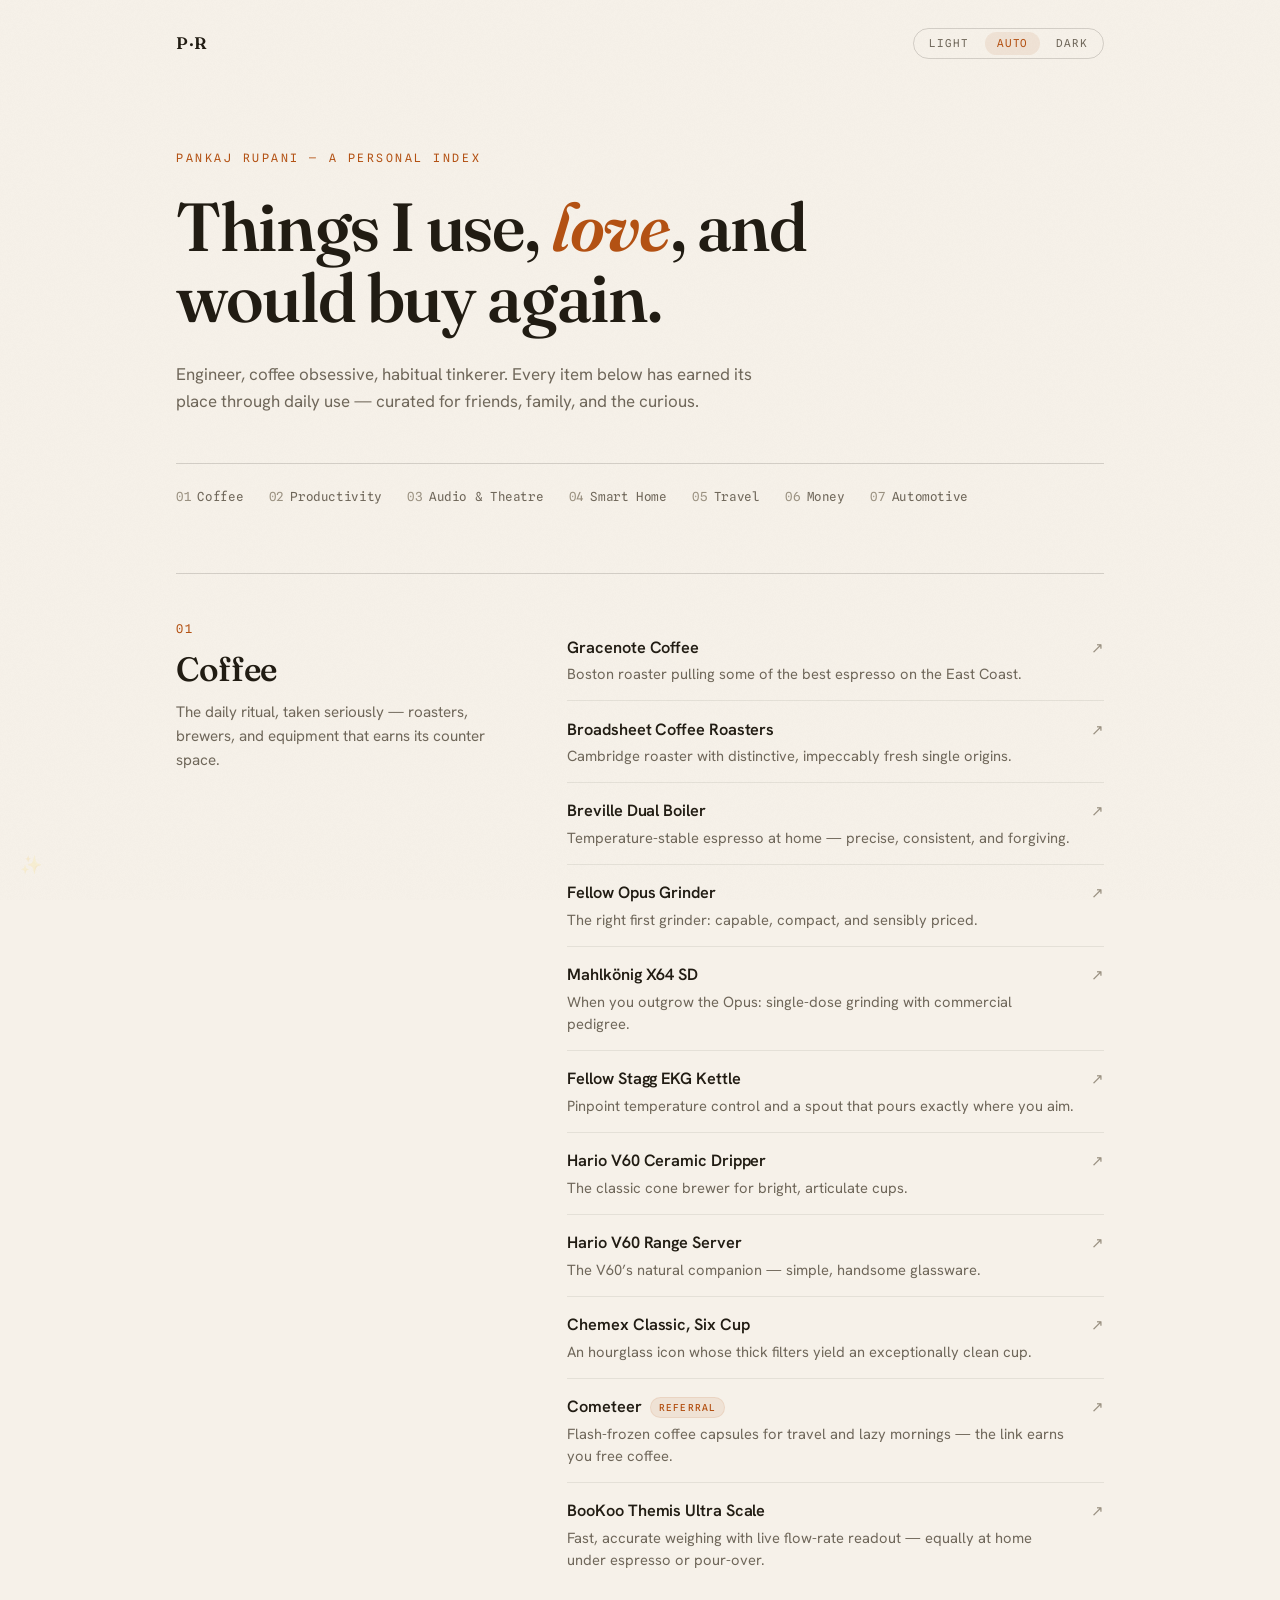
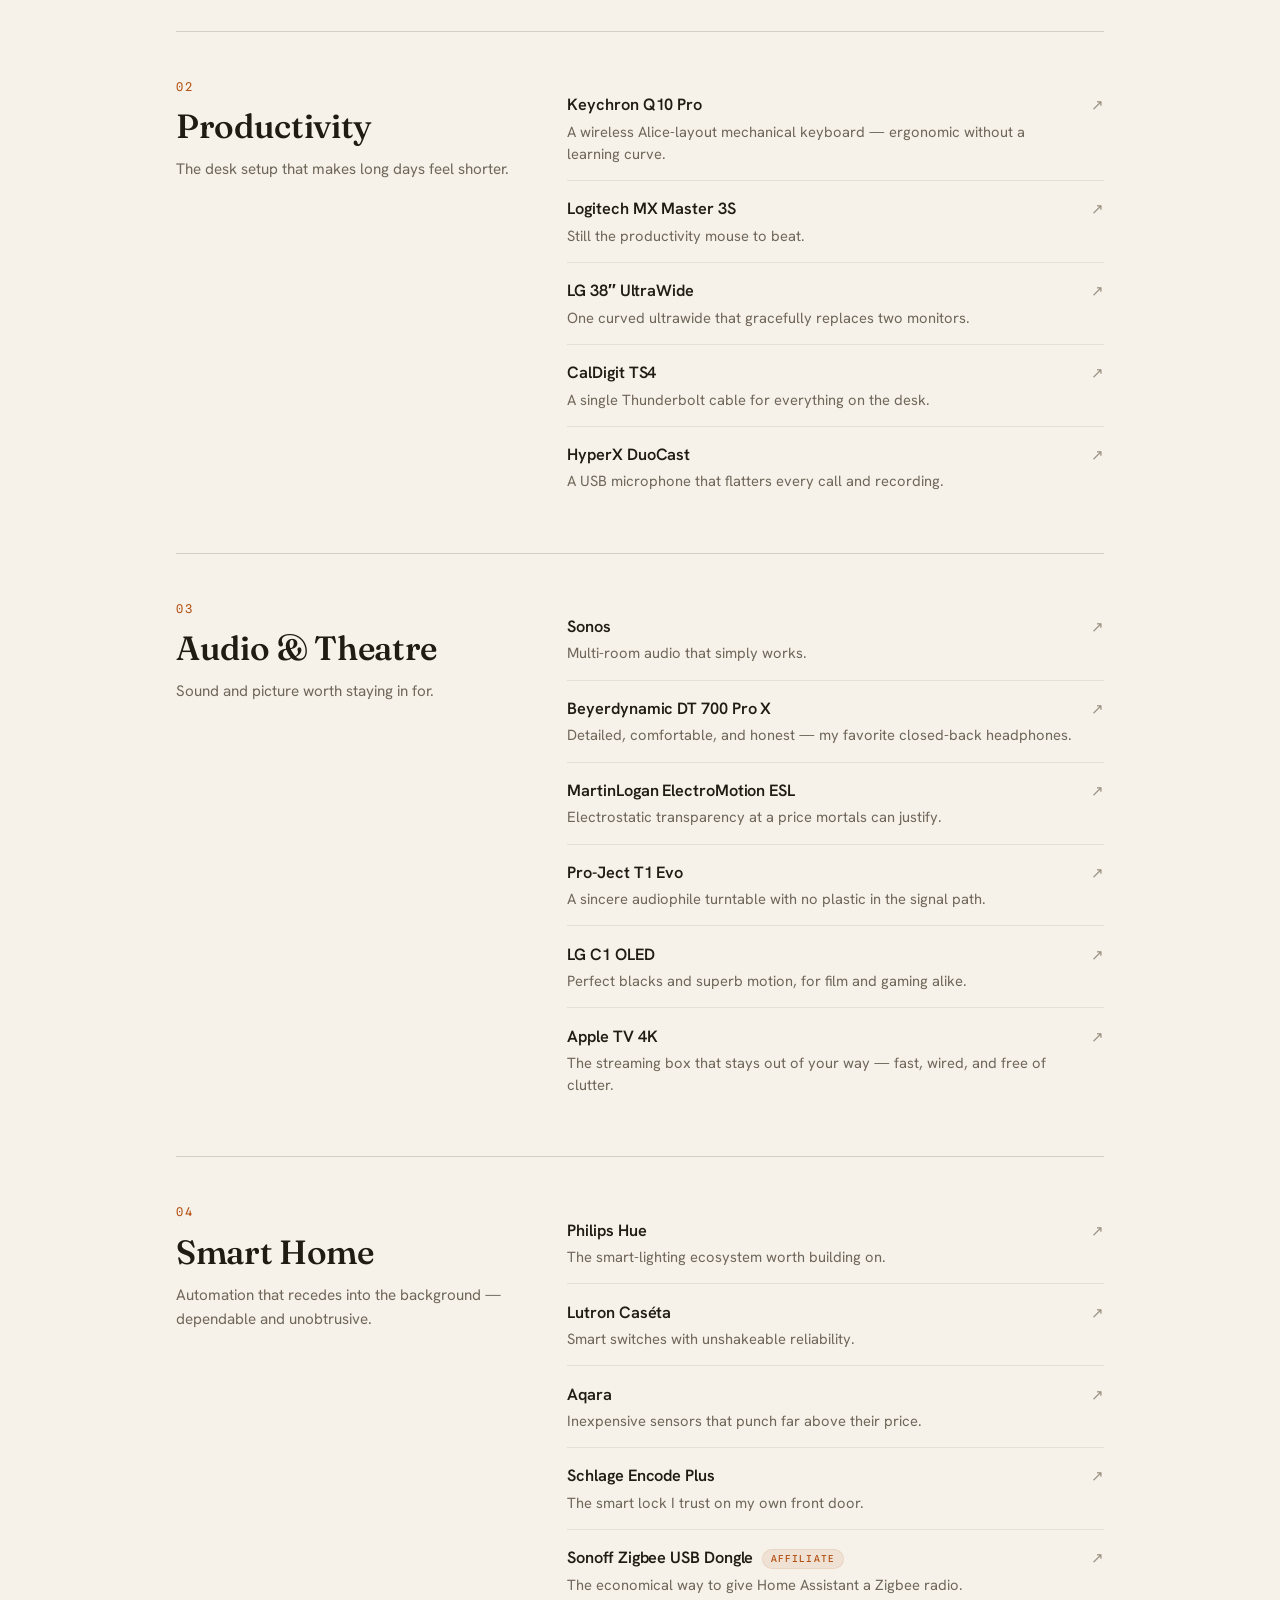
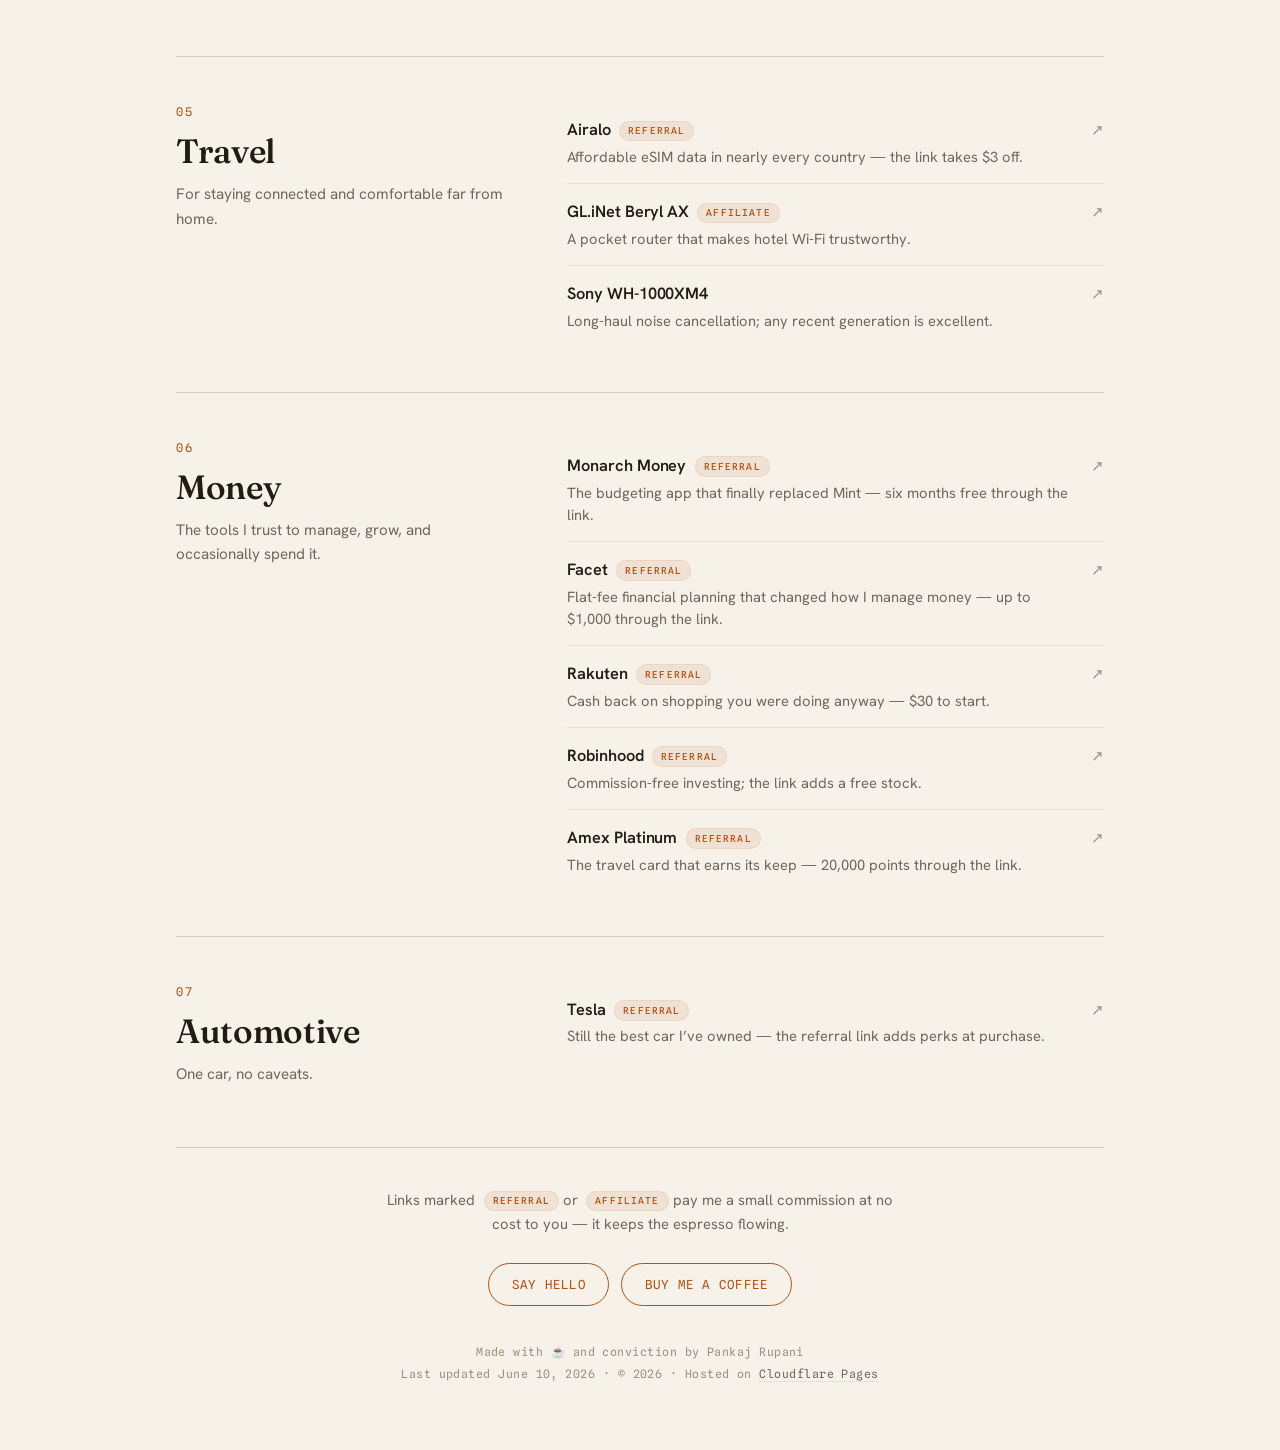
==== commit fc3c2027: "feat(coffee): add Mahlkönig X64 SD as the grinder upgrade path Co-Authored-By: Claude Fable 5 <norep" ====
--- a/index.html
+++ b/index.html
@@ -117,6 +117,15 @@
             </a>
           </li>
           <li>
+            <a href="https://www.mahlkoenig.us/products/x64-sd-single-dose-home-grinder" target="_blank" rel="noopener">
+              <span class="row-main">
+                <span class="row-title">Mahlk&ouml;nig X64 SD</span>
+                <span class="row-desc">When you outgrow the Opus: single-dose grinding with commercial pedigree.</span>
+              </span>
+              <span class="arrow" aria-hidden="true">&#8599;</span>
+            </a>
+          </li>
+          <li>
             <a href="https://fellowproducts.com/products/stagg-ekg-electric-pour-over-kettle" target="_blank" rel="noopener">
               <span class="row-main">
                 <span class="row-title">Fellow Stagg EKG Kettle</span>
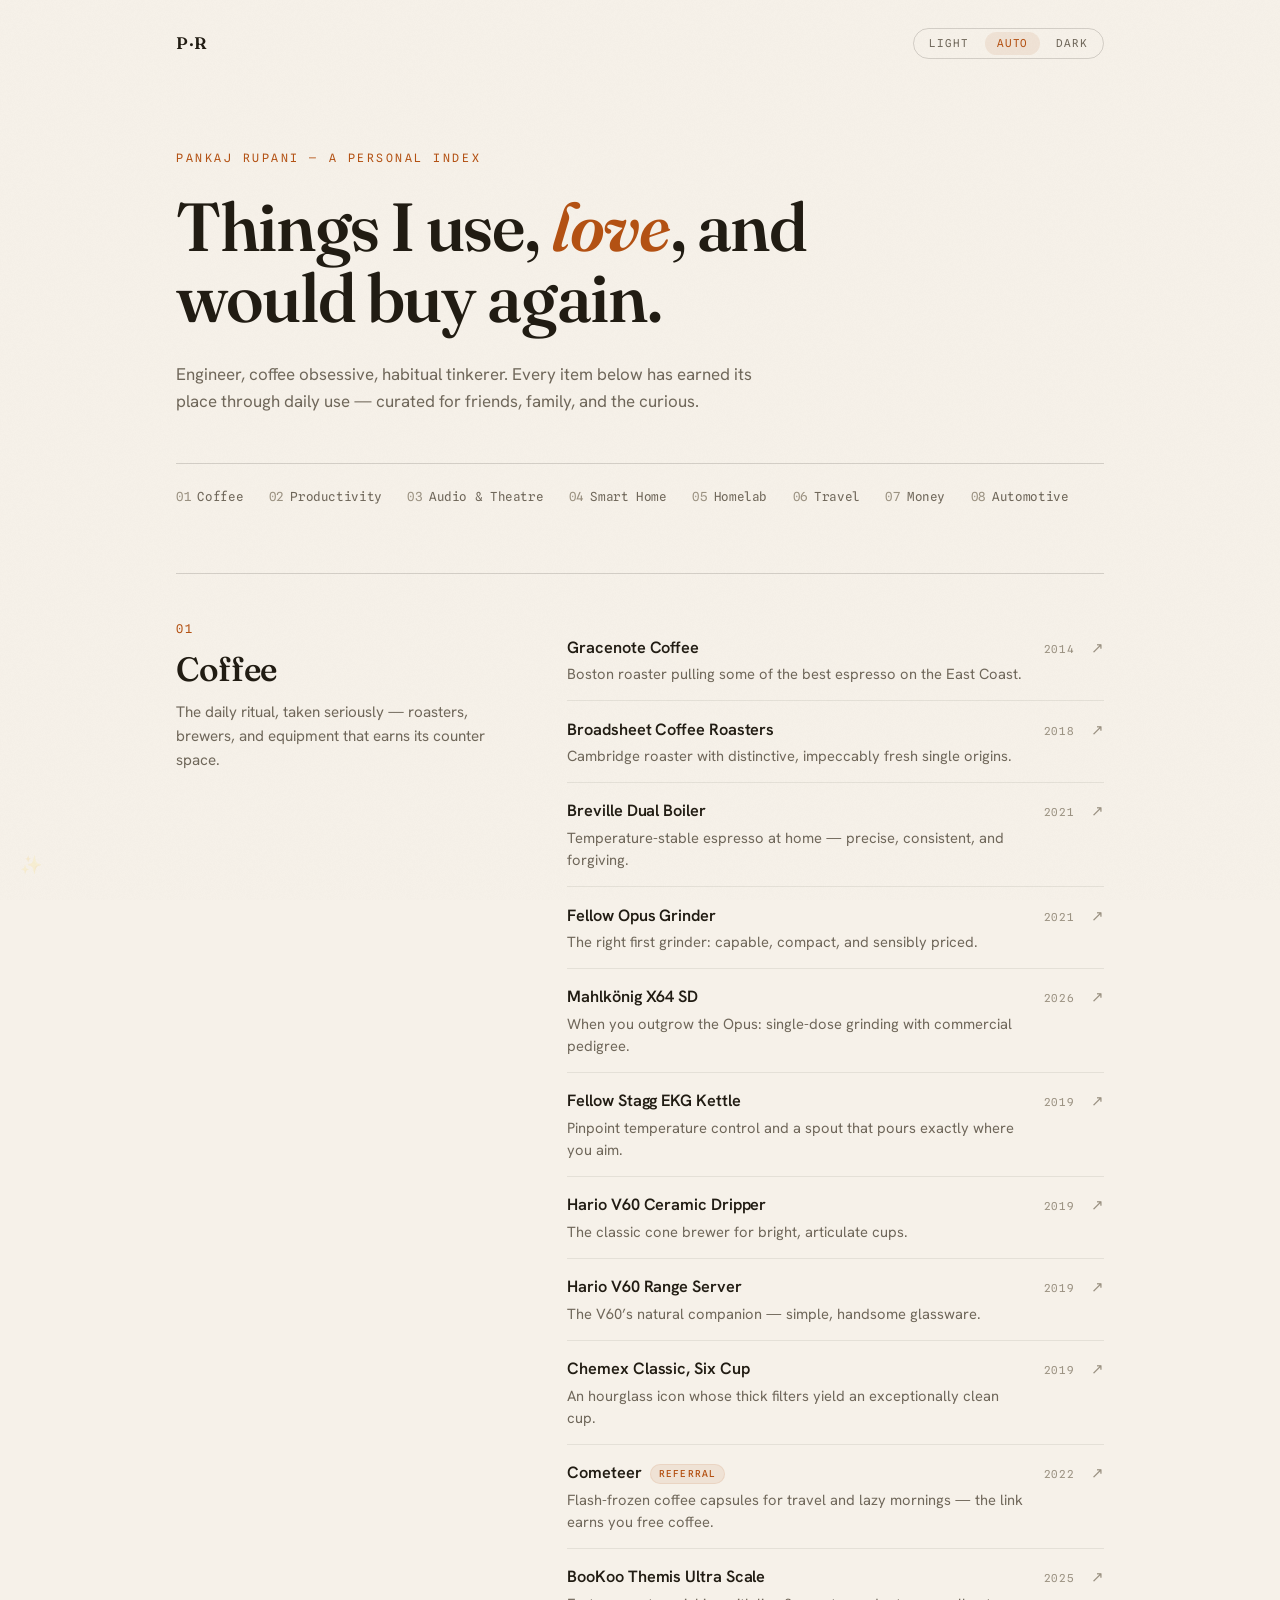
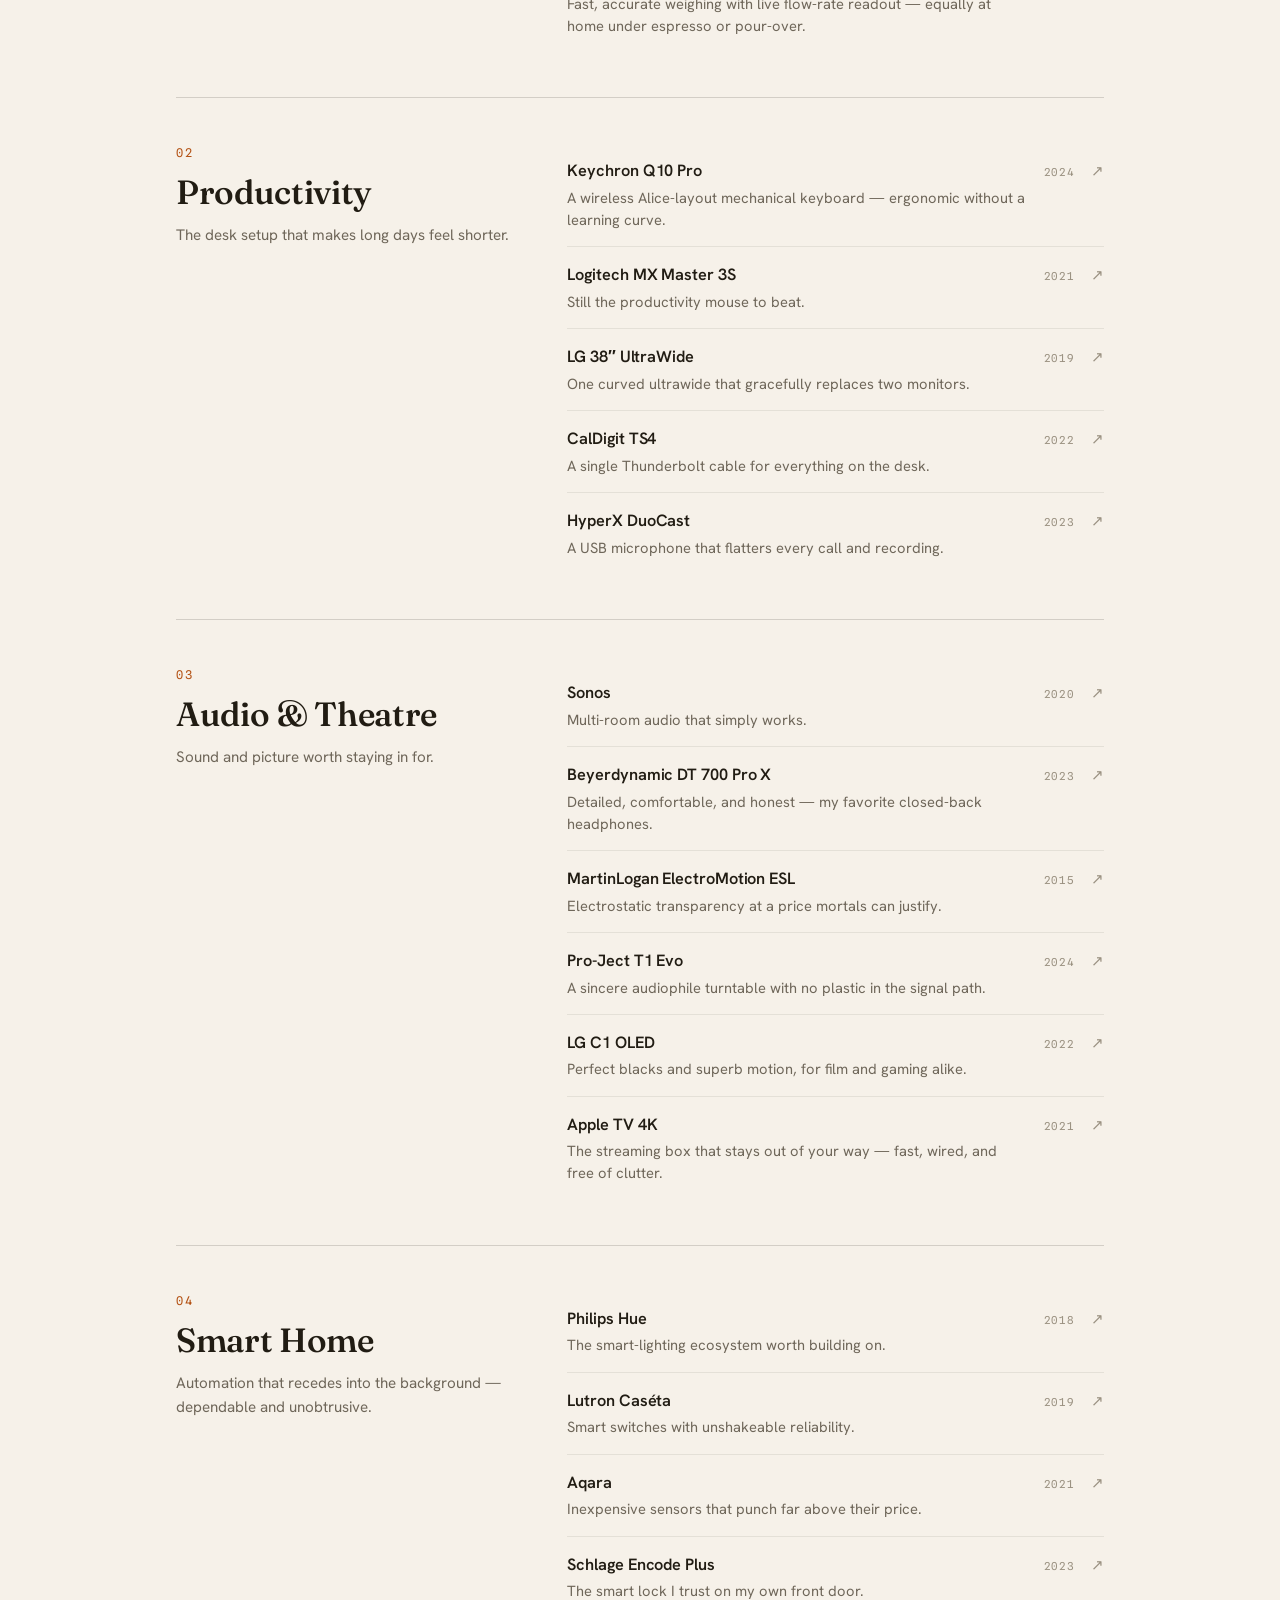
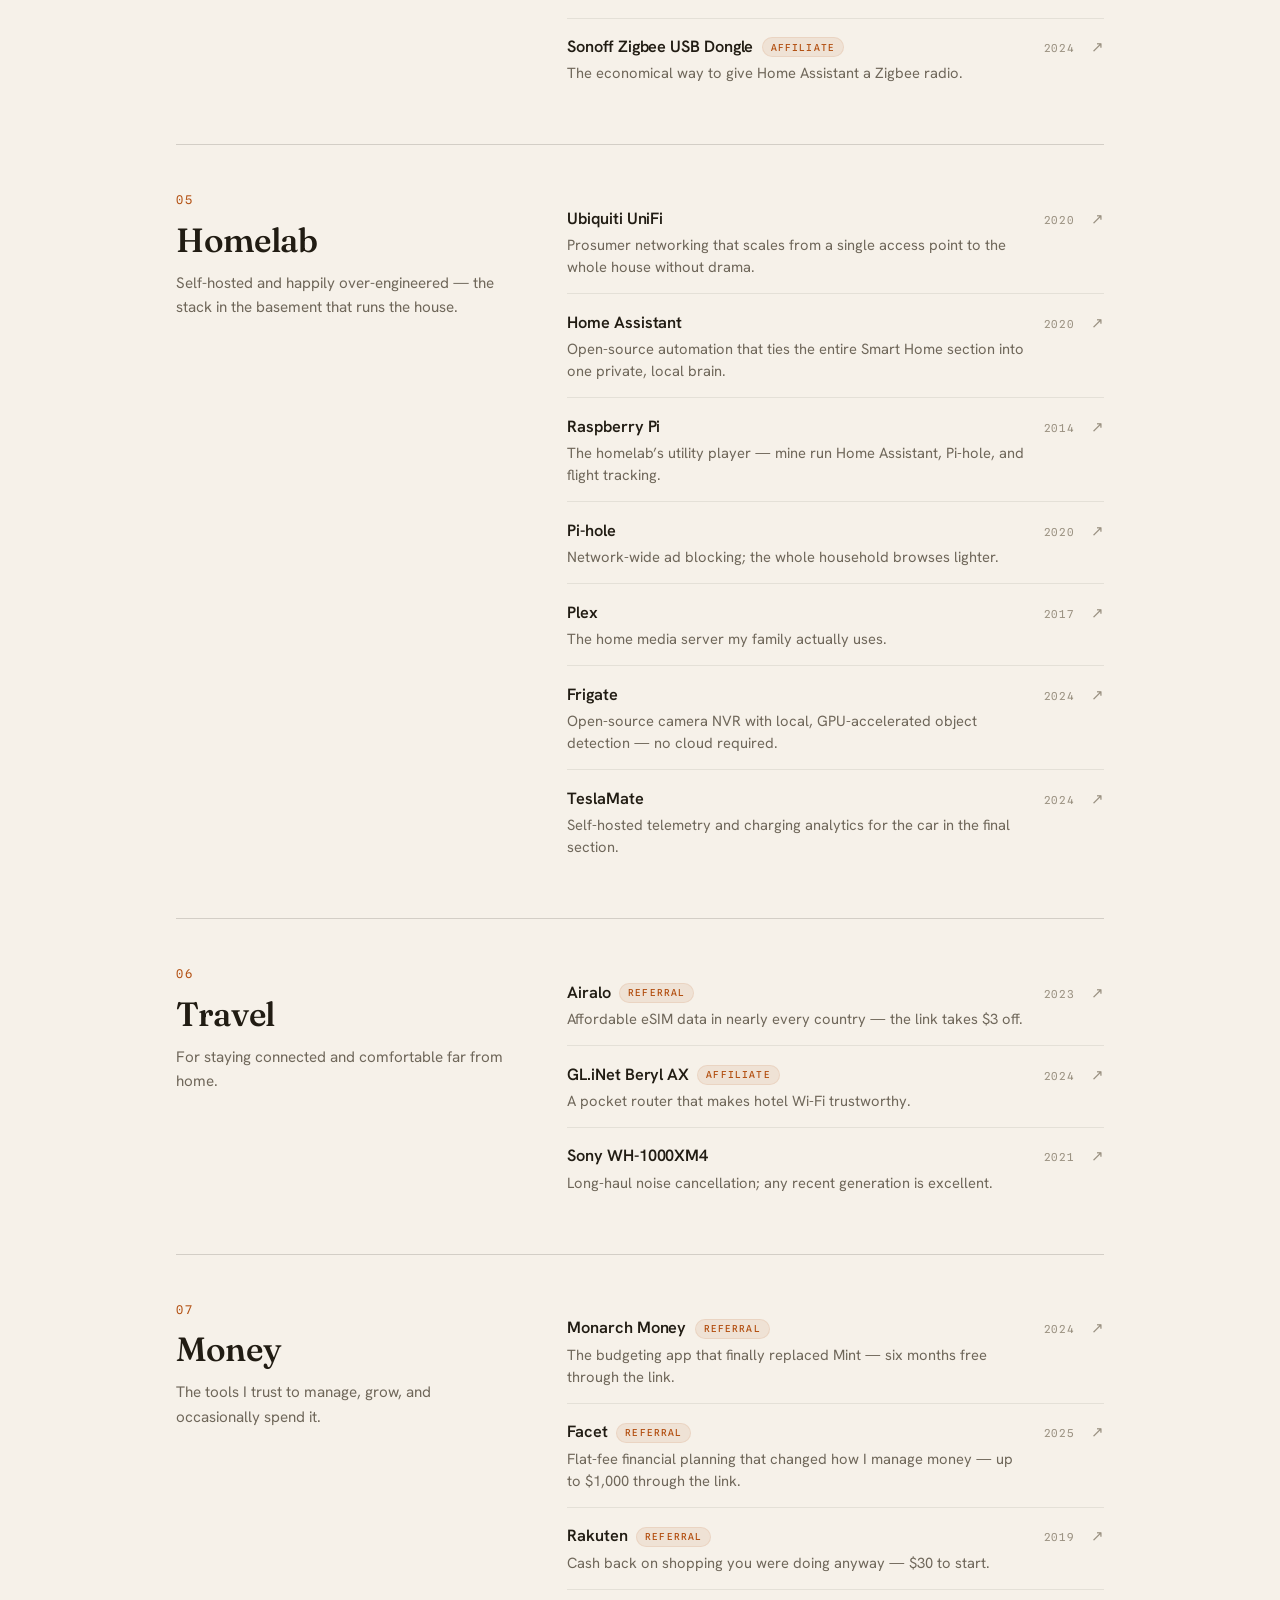
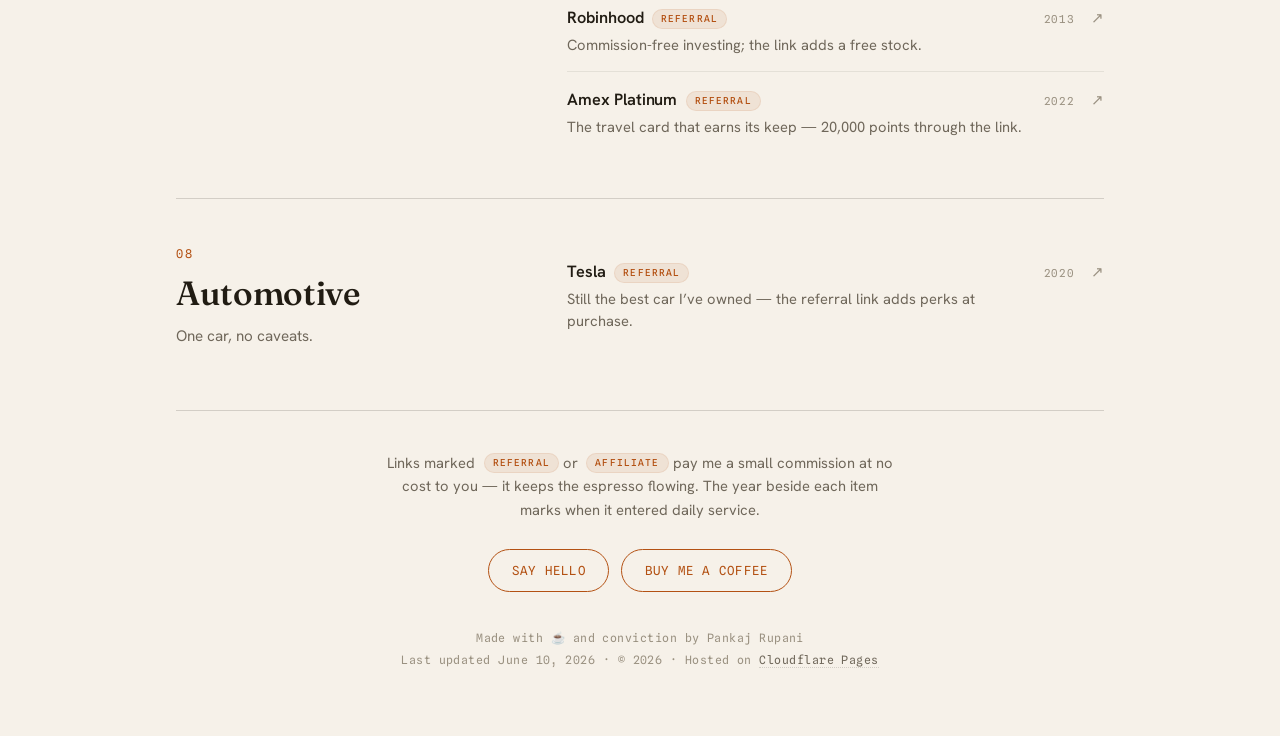
==== commit 4d749f9c: "feat: add Homelab section, ownership years, and JSON-LD structured data - New Homelab section (05): " ====
--- a/index.html
+++ b/index.html
@@ -37,6 +37,44 @@
   <link rel="preconnect" href="https://fonts.gstatic.com" crossorigin>
   <link href="https://fonts.googleapis.com/css2?family=Fraunces:ital,opsz,wght@0,9..144,400..650;1,9..144,400..650&family=Hanken+Grotesk:wght@400;500;600&family=Spline+Sans+Mono:wght@400;500&display=swap" rel="stylesheet">
   <link rel="stylesheet" href="styles.css">
+
+  <!-- Structured data -->
+  <script type="application/ld+json">
+  {
+    "@context": "https://schema.org",
+    "@graph": [
+      {
+        "@type": "WebPage",
+        "@id": "https://pankajr.net/links",
+        "url": "https://pankajr.net/links",
+        "name": "Pankaj's Recommendations",
+        "description": "A considered index of products and services Pankaj Rupani uses, loves, and recommends.",
+        "author": { "@id": "https://pankajr.net/#pankaj" }
+      },
+      {
+        "@type": "Person",
+        "@id": "https://pankajr.net/#pankaj",
+        "name": "Pankaj Rupani",
+        "url": "https://pankajr.net"
+      },
+      {
+        "@type": "ItemList",
+        "name": "Pankaj's Recommendations",
+        "numberOfItems": 8,
+        "itemListElement": [
+          { "@type": "ListItem", "position": 1, "name": "Coffee", "url": "https://pankajr.net/links#coffee" },
+          { "@type": "ListItem", "position": 2, "name": "Productivity", "url": "https://pankajr.net/links#productivity" },
+          { "@type": "ListItem", "position": 3, "name": "Audio & Theatre", "url": "https://pankajr.net/links#audio" },
+          { "@type": "ListItem", "position": 4, "name": "Smart Home", "url": "https://pankajr.net/links#smart-home" },
+          { "@type": "ListItem", "position": 5, "name": "Homelab", "url": "https://pankajr.net/links#homelab" },
+          { "@type": "ListItem", "position": 6, "name": "Travel", "url": "https://pankajr.net/links#travel" },
+          { "@type": "ListItem", "position": 7, "name": "Money", "url": "https://pankajr.net/links#money" },
+          { "@type": "ListItem", "position": 8, "name": "Automotive", "url": "https://pankajr.net/links#automotive" }
+        ]
+      }
+    ]
+  }
+  </script>
 
   <!-- Favicon -->
   <link rel="icon" href="img/PR-logo.png" type="image/png">
@@ -67,9 +105,10 @@
           <a href="#productivity"><span class="toc-no">02</span>Productivity</a>
           <a href="#audio"><span class="toc-no">03</span>Audio &amp; Theatre</a>
           <a href="#smart-home"><span class="toc-no">04</span>Smart Home</a>
-          <a href="#travel"><span class="toc-no">05</span>Travel</a>
-          <a href="#money"><span class="toc-no">06</span>Money</a>
-          <a href="#automotive"><span class="toc-no">07</span>Automotive</a>
+          <a href="#homelab"><span class="toc-no">05</span>Homelab</a>
+          <a href="#travel"><span class="toc-no">06</span>Travel</a>
+          <a href="#money"><span class="toc-no">07</span>Money</a>
+          <a href="#automotive"><span class="toc-no">08</span>Automotive</a>
         </nav>
       </section>
 
@@ -86,6 +125,7 @@
                 <span class="row-title">Gracenote Coffee</span>
                 <span class="row-desc">Boston roaster pulling some of the best espresso on the East Coast.</span>
               </span>
+              <span class="since">2014</span>
               <span class="arrow" aria-hidden="true">&#8599;</span>
             </a>
           </li>
@@ -95,6 +135,7 @@
                 <span class="row-title">Broadsheet Coffee Roasters</span>
                 <span class="row-desc">Cambridge roaster with distinctive, impeccably fresh single origins.</span>
               </span>
+              <span class="since">2018</span>
               <span class="arrow" aria-hidden="true">&#8599;</span>
             </a>
           </li>
@@ -104,6 +145,7 @@
                 <span class="row-title">Breville Dual Boiler</span>
                 <span class="row-desc">Temperature-stable espresso at home &mdash; precise, consistent, and forgiving.</span>
               </span>
+              <span class="since">2021</span>
               <span class="arrow" aria-hidden="true">&#8599;</span>
             </a>
           </li>
@@ -113,6 +155,7 @@
                 <span class="row-title">Fellow Opus Grinder</span>
                 <span class="row-desc">The right first grinder: capable, compact, and sensibly priced.</span>
               </span>
+              <span class="since">2021</span>
               <span class="arrow" aria-hidden="true">&#8599;</span>
             </a>
           </li>
@@ -122,6 +165,7 @@
                 <span class="row-title">Mahlk&ouml;nig X64 SD</span>
                 <span class="row-desc">When you outgrow the Opus: single-dose grinding with commercial pedigree.</span>
               </span>
+              <span class="since">2026</span>
               <span class="arrow" aria-hidden="true">&#8599;</span>
             </a>
           </li>
@@ -131,6 +175,7 @@
                 <span class="row-title">Fellow Stagg EKG Kettle</span>
                 <span class="row-desc">Pinpoint temperature control and a spout that pours exactly where you aim.</span>
               </span>
+              <span class="since">2019</span>
               <span class="arrow" aria-hidden="true">&#8599;</span>
             </a>
           </li>
@@ -140,6 +185,7 @@
                 <span class="row-title">Hario V60 Ceramic Dripper</span>
                 <span class="row-desc">The classic cone brewer for bright, articulate cups.</span>
               </span>
+              <span class="since">2019</span>
               <span class="arrow" aria-hidden="true">&#8599;</span>
             </a>
           </li>
@@ -149,6 +195,7 @@
                 <span class="row-title">Hario V60 Range Server</span>
                 <span class="row-desc">The V60&rsquo;s natural companion &mdash; simple, handsome glassware.</span>
               </span>
+              <span class="since">2019</span>
               <span class="arrow" aria-hidden="true">&#8599;</span>
             </a>
           </li>
@@ -158,6 +205,7 @@
                 <span class="row-title">Chemex Classic, Six Cup</span>
                 <span class="row-desc">An hourglass icon whose thick filters yield an exceptionally clean cup.</span>
               </span>
+              <span class="since">2019</span>
               <span class="arrow" aria-hidden="true">&#8599;</span>
             </a>
           </li>
@@ -167,6 +215,7 @@
                 <span class="row-title">Cometeer <span class="tag">referral</span></span>
                 <span class="row-desc">Flash-frozen coffee capsules for travel and lazy mornings &mdash; the link earns you free coffee.</span>
               </span>
+              <span class="since">2022</span>
               <span class="arrow" aria-hidden="true">&#8599;</span>
             </a>
           </li>
@@ -176,6 +225,7 @@
                 <span class="row-title">BooKoo Themis Ultra Scale</span>
                 <span class="row-desc">Fast, accurate weighing with live flow-rate readout &mdash; equally at home under espresso or pour-over.</span>
               </span>
+              <span class="since">2025</span>
               <span class="arrow" aria-hidden="true">&#8599;</span>
             </a>
           </li>
@@ -195,6 +245,7 @@
                 <span class="row-title">Keychron Q10 Pro</span>
                 <span class="row-desc">A wireless Alice-layout mechanical keyboard &mdash; ergonomic without a learning curve.</span>
               </span>
+              <span class="since">2024</span>
               <span class="arrow" aria-hidden="true">&#8599;</span>
             </a>
           </li>
@@ -204,6 +255,7 @@
                 <span class="row-title">Logitech MX Master 3S</span>
                 <span class="row-desc">Still the productivity mouse to beat.</span>
               </span>
+              <span class="since">2021</span>
               <span class="arrow" aria-hidden="true">&#8599;</span>
             </a>
           </li>
@@ -213,6 +265,7 @@
                 <span class="row-title">LG 38&Prime; UltraWide</span>
                 <span class="row-desc">One curved ultrawide that gracefully replaces two monitors.</span>
               </span>
+              <span class="since">2019</span>
               <span class="arrow" aria-hidden="true">&#8599;</span>
             </a>
           </li>
@@ -222,6 +275,7 @@
                 <span class="row-title">CalDigit TS4</span>
                 <span class="row-desc">A single Thunderbolt cable for everything on the desk.</span>
               </span>
+              <span class="since">2022</span>
               <span class="arrow" aria-hidden="true">&#8599;</span>
             </a>
           </li>
@@ -231,6 +285,7 @@
                 <span class="row-title">HyperX DuoCast</span>
                 <span class="row-desc">A USB microphone that flatters every call and recording.</span>
               </span>
+              <span class="since">2023</span>
               <span class="arrow" aria-hidden="true">&#8599;</span>
             </a>
           </li>
@@ -250,6 +305,7 @@
                 <span class="row-title">Sonos</span>
                 <span class="row-desc">Multi-room audio that simply works.</span>
               </span>
+              <span class="since">2020</span>
               <span class="arrow" aria-hidden="true">&#8599;</span>
             </a>
           </li>
@@ -259,6 +315,7 @@
                 <span class="row-title">Beyerdynamic DT 700 Pro X</span>
                 <span class="row-desc">Detailed, comfortable, and honest &mdash; my favorite closed-back headphones.</span>
               </span>
+              <span class="since">2023</span>
               <span class="arrow" aria-hidden="true">&#8599;</span>
             </a>
           </li>
@@ -268,6 +325,7 @@
                 <span class="row-title">MartinLogan ElectroMotion ESL</span>
                 <span class="row-desc">Electrostatic transparency at a price mortals can justify.</span>
               </span>
+              <span class="since">2015</span>
               <span class="arrow" aria-hidden="true">&#8599;</span>
             </a>
           </li>
@@ -277,6 +335,7 @@
                 <span class="row-title">Pro-Ject T1 Evo</span>
                 <span class="row-desc">A sincere audiophile turntable with no plastic in the signal path.</span>
               </span>
+              <span class="since">2024</span>
               <span class="arrow" aria-hidden="true">&#8599;</span>
             </a>
           </li>
@@ -286,6 +345,7 @@
                 <span class="row-title">LG C1 OLED</span>
                 <span class="row-desc">Perfect blacks and superb motion, for film and gaming alike.</span>
               </span>
+              <span class="since">2022</span>
               <span class="arrow" aria-hidden="true">&#8599;</span>
             </a>
           </li>
@@ -295,6 +355,7 @@
                 <span class="row-title">Apple TV 4K</span>
                 <span class="row-desc">The streaming box that stays out of your way &mdash; fast, wired, and free of clutter.</span>
               </span>
+              <span class="since">2021</span>
               <span class="arrow" aria-hidden="true">&#8599;</span>
             </a>
           </li>
@@ -314,6 +375,7 @@
                 <span class="row-title">Philips Hue</span>
                 <span class="row-desc">The smart-lighting ecosystem worth building on.</span>
               </span>
+              <span class="since">2018</span>
               <span class="arrow" aria-hidden="true">&#8599;</span>
             </a>
           </li>
@@ -323,6 +385,7 @@
                 <span class="row-title">Lutron Cas&eacute;ta</span>
                 <span class="row-desc">Smart switches with unshakeable reliability.</span>
               </span>
+              <span class="since">2019</span>
               <span class="arrow" aria-hidden="true">&#8599;</span>
             </a>
           </li>
@@ -332,6 +395,7 @@
                 <span class="row-title">Aqara</span>
                 <span class="row-desc">Inexpensive sensors that punch far above their price.</span>
               </span>
+              <span class="since">2021</span>
               <span class="arrow" aria-hidden="true">&#8599;</span>
             </a>
           </li>
@@ -341,6 +405,7 @@
                 <span class="row-title">Schlage Encode Plus</span>
                 <span class="row-desc">The smart lock I trust on my own front door.</span>
               </span>
+              <span class="since">2023</span>
               <span class="arrow" aria-hidden="true">&#8599;</span>
             </a>
           </li>
@@ -350,6 +415,87 @@
                 <span class="row-title">Sonoff Zigbee USB Dongle <span class="tag">affiliate</span></span>
                 <span class="row-desc">The economical way to give Home Assistant a Zigbee radio.</span>
               </span>
+              <span class="since">2024</span>
+              <span class="arrow" aria-hidden="true">&#8599;</span>
+            </a>
+          </li>
+        </ul>
+      </section>
+
+      <section class="category" id="homelab">
+        <div class="category-head">
+          <span class="index-no">05</span>
+          <h2>Homelab</h2>
+          <p class="blurb">Self-hosted and happily over-engineered &mdash; the stack in the basement that runs the house.</p>
+        </div>
+        <ul class="links">
+          <li>
+            <a href="https://ui.com" target="_blank" rel="noopener">
+              <span class="row-main">
+                <span class="row-title">Ubiquiti UniFi</span>
+                <span class="row-desc">Prosumer networking that scales from a single access point to the whole house without drama.</span>
+              </span>
+              <span class="since">2020</span>
+              <span class="arrow" aria-hidden="true">&#8599;</span>
+            </a>
+          </li>
+          <li>
+            <a href="https://www.home-assistant.io" target="_blank" rel="noopener">
+              <span class="row-main">
+                <span class="row-title">Home Assistant</span>
+                <span class="row-desc">Open-source automation that ties the entire Smart Home section into one private, local brain.</span>
+              </span>
+              <span class="since">2020</span>
+              <span class="arrow" aria-hidden="true">&#8599;</span>
+            </a>
+          </li>
+          <li>
+            <a href="https://www.raspberrypi.com" target="_blank" rel="noopener">
+              <span class="row-main">
+                <span class="row-title">Raspberry Pi</span>
+                <span class="row-desc">The homelab&rsquo;s utility player &mdash; mine run Home Assistant, Pi-hole, and flight tracking.</span>
+              </span>
+              <span class="since">2014</span>
+              <span class="arrow" aria-hidden="true">&#8599;</span>
+            </a>
+          </li>
+          <li>
+            <a href="https://pi-hole.net" target="_blank" rel="noopener">
+              <span class="row-main">
+                <span class="row-title">Pi-hole</span>
+                <span class="row-desc">Network-wide ad blocking; the whole household browses lighter.</span>
+              </span>
+              <span class="since">2020</span>
+              <span class="arrow" aria-hidden="true">&#8599;</span>
+            </a>
+          </li>
+          <li>
+            <a href="https://www.plex.tv" target="_blank" rel="noopener">
+              <span class="row-main">
+                <span class="row-title">Plex</span>
+                <span class="row-desc">The home media server my family actually uses.</span>
+              </span>
+              <span class="since">2017</span>
+              <span class="arrow" aria-hidden="true">&#8599;</span>
+            </a>
+          </li>
+          <li>
+            <a href="https://frigate.video" target="_blank" rel="noopener">
+              <span class="row-main">
+                <span class="row-title">Frigate</span>
+                <span class="row-desc">Open-source camera NVR with local, GPU-accelerated object detection &mdash; no cloud required.</span>
+              </span>
+              <span class="since">2024</span>
+              <span class="arrow" aria-hidden="true">&#8599;</span>
+            </a>
+          </li>
+          <li>
+            <a href="https://github.com/teslamate-org/teslamate" target="_blank" rel="noopener">
+              <span class="row-main">
+                <span class="row-title">TeslaMate</span>
+                <span class="row-desc">Self-hosted telemetry and charging analytics for the car in the final section.</span>
+              </span>
+              <span class="since">2024</span>
               <span class="arrow" aria-hidden="true">&#8599;</span>
             </a>
           </li>
@@ -358,7 +504,7 @@
 
       <section class="category" id="travel">
         <div class="category-head">
-          <span class="index-no">05</span>
+          <span class="index-no">06</span>
           <h2>Travel</h2>
           <p class="blurb">For staying connected and comfortable far from home.</p>
         </div>
@@ -369,6 +515,7 @@
                 <span class="row-title">Airalo <span class="tag">referral</span></span>
                 <span class="row-desc">Affordable eSIM data in nearly every country &mdash; the link takes $3 off.</span>
               </span>
+              <span class="since">2023</span>
               <span class="arrow" aria-hidden="true">&#8599;</span>
             </a>
           </li>
@@ -378,6 +525,7 @@
                 <span class="row-title">GL.iNet Beryl AX <span class="tag">affiliate</span></span>
                 <span class="row-desc">A pocket router that makes hotel Wi-Fi trustworthy.</span>
               </span>
+              <span class="since">2024</span>
               <span class="arrow" aria-hidden="true">&#8599;</span>
             </a>
           </li>
@@ -387,6 +535,7 @@
                 <span class="row-title">Sony WH-1000XM4</span>
                 <span class="row-desc">Long-haul noise cancellation; any recent generation is excellent.</span>
               </span>
+              <span class="since">2021</span>
               <span class="arrow" aria-hidden="true">&#8599;</span>
             </a>
           </li>
@@ -395,7 +544,7 @@
 
       <section class="category" id="money">
         <div class="category-head">
-          <span class="index-no">06</span>
+          <span class="index-no">07</span>
           <h2>Money</h2>
           <p class="blurb">The tools I trust to manage, grow, and occasionally spend it.</p>
         </div>
@@ -406,6 +555,7 @@
                 <span class="row-title">Monarch Money <span class="tag">referral</span></span>
                 <span class="row-desc">The budgeting app that finally replaced Mint &mdash; six months free through the link.</span>
               </span>
+              <span class="since">2024</span>
               <span class="arrow" aria-hidden="true">&#8599;</span>
             </a>
           </li>
@@ -415,6 +565,7 @@
                 <span class="row-title">Facet <span class="tag">referral</span></span>
                 <span class="row-desc">Flat-fee financial planning that changed how I manage money &mdash; up to $1,000 through the link.</span>
               </span>
+              <span class="since">2025</span>
               <span class="arrow" aria-hidden="true">&#8599;</span>
             </a>
           </li>
@@ -424,6 +575,7 @@
                 <span class="row-title">Rakuten <span class="tag">referral</span></span>
                 <span class="row-desc">Cash back on shopping you were doing anyway &mdash; $30 to start.</span>
               </span>
+              <span class="since">2019</span>
               <span class="arrow" aria-hidden="true">&#8599;</span>
             </a>
           </li>
@@ -433,6 +585,7 @@
                 <span class="row-title">Robinhood <span class="tag">referral</span></span>
                 <span class="row-desc">Commission-free investing; the link adds a free stock.</span>
               </span>
+              <span class="since">2013</span>
               <span class="arrow" aria-hidden="true">&#8599;</span>
             </a>
           </li>
@@ -442,6 +595,7 @@
                 <span class="row-title">Amex Platinum <span class="tag">referral</span></span>
                 <span class="row-desc">The travel card that earns its keep &mdash; 20,000 points through the link.</span>
               </span>
+              <span class="since">2022</span>
               <span class="arrow" aria-hidden="true">&#8599;</span>
             </a>
           </li>
@@ -450,7 +604,7 @@
 
       <section class="category" id="automotive">
         <div class="category-head">
-          <span class="index-no">07</span>
+          <span class="index-no">08</span>
           <h2>Automotive</h2>
           <p class="blurb">One car, no caveats.</p>
         </div>
@@ -461,6 +615,7 @@
                 <span class="row-title">Tesla <span class="tag">referral</span></span>
                 <span class="row-desc">Still the best car I&rsquo;ve owned &mdash; the referral link adds perks at purchase.</span>
               </span>
+              <span class="since">2020</span>
               <span class="arrow" aria-hidden="true">&#8599;</span>
             </a>
           </li>
@@ -472,6 +627,7 @@
       <p class="footer-note">
         Links marked <span class="tag">referral</span> or <span class="tag">affiliate</span> pay me a small
         commission at no cost to you &mdash; it keeps the espresso flowing.
+        The year beside each item marks when it entered daily service.
       </p>
       <div class="footer-actions">
         <a class="pill-btn" href="mailto:hello@pankajr.net?subject=A%20recommendation%20for%20your%20index">Say hello</a>
--- a/styles.css
+++ b/styles.css
@@ -309,7 +309,16 @@
 
 .row-main {
   display: block;
+  flex: 1;
   min-width: 0;
+}
+
+.since {
+  flex: none;
+  font-family: var(--font-mono);
+  font-size: 0.68rem;
+  letter-spacing: 0.08em;
+  color: var(--faint);
 }
 
 .row-title {
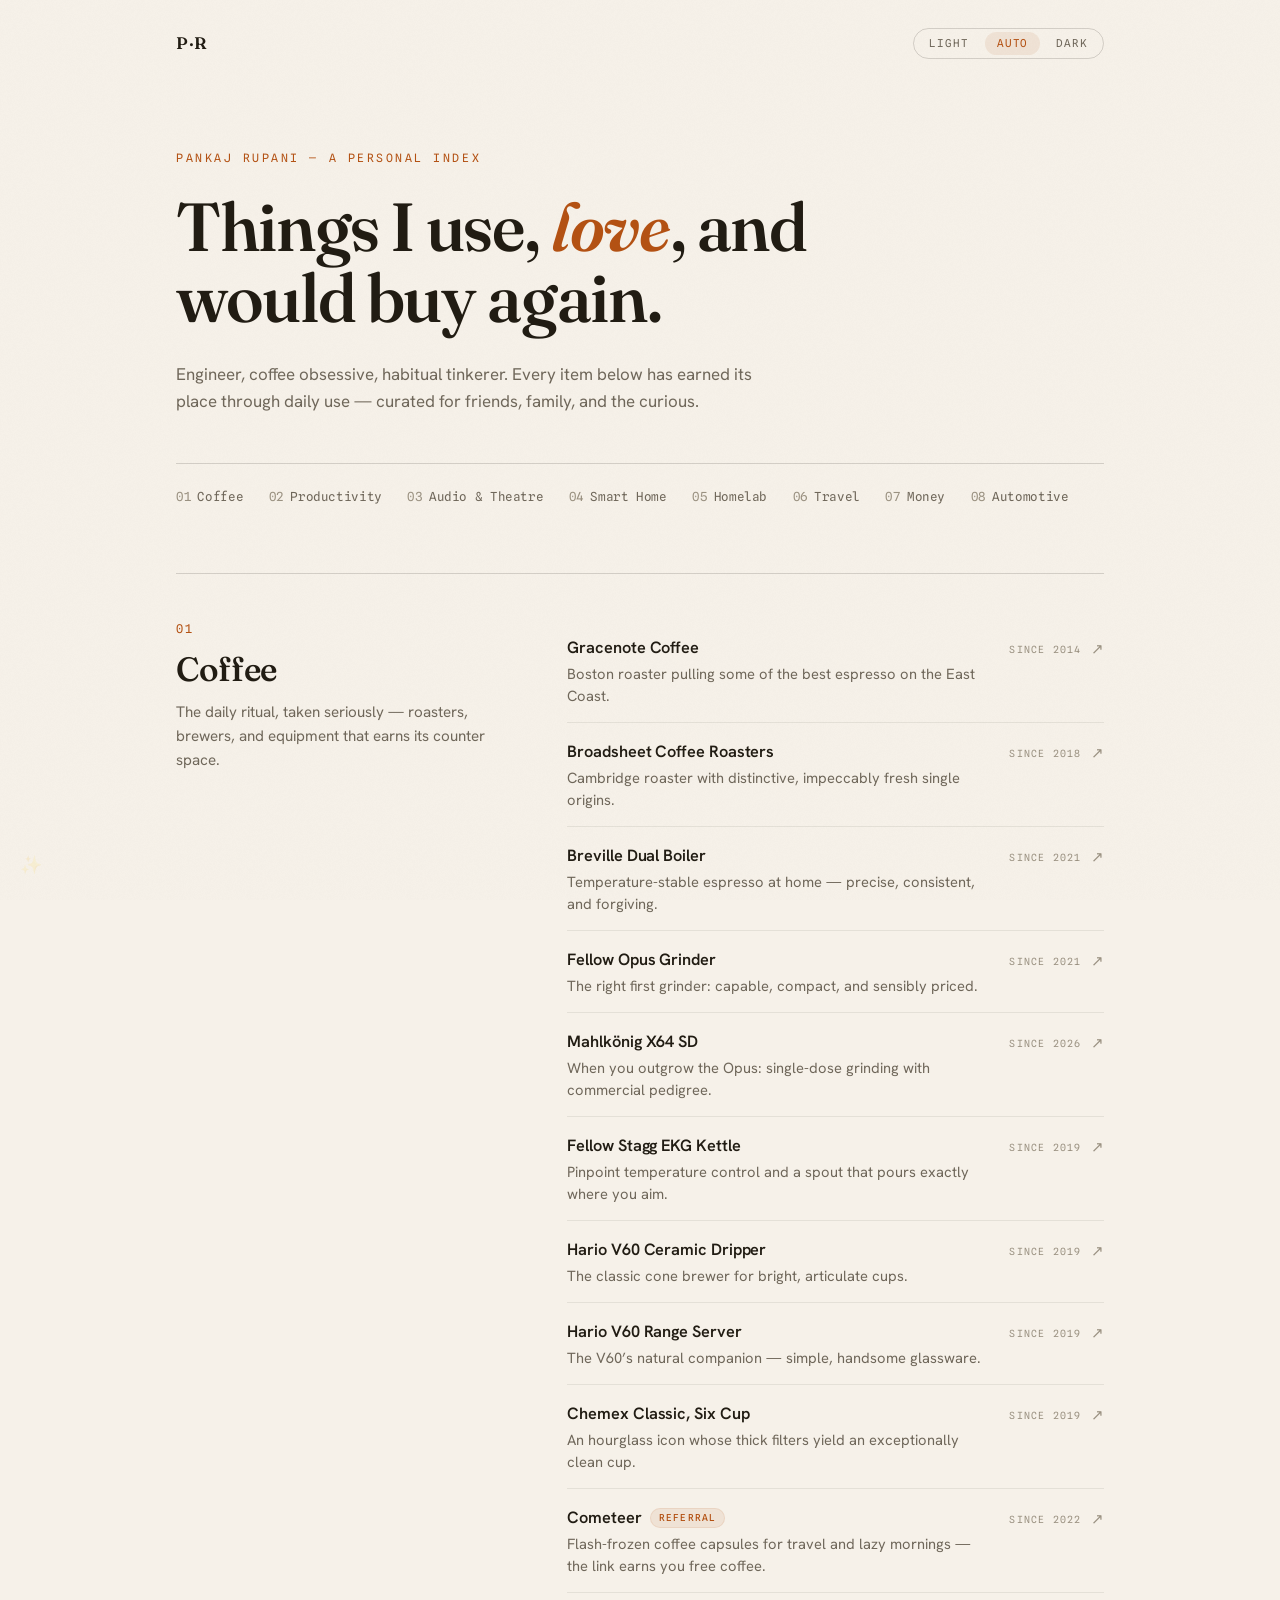
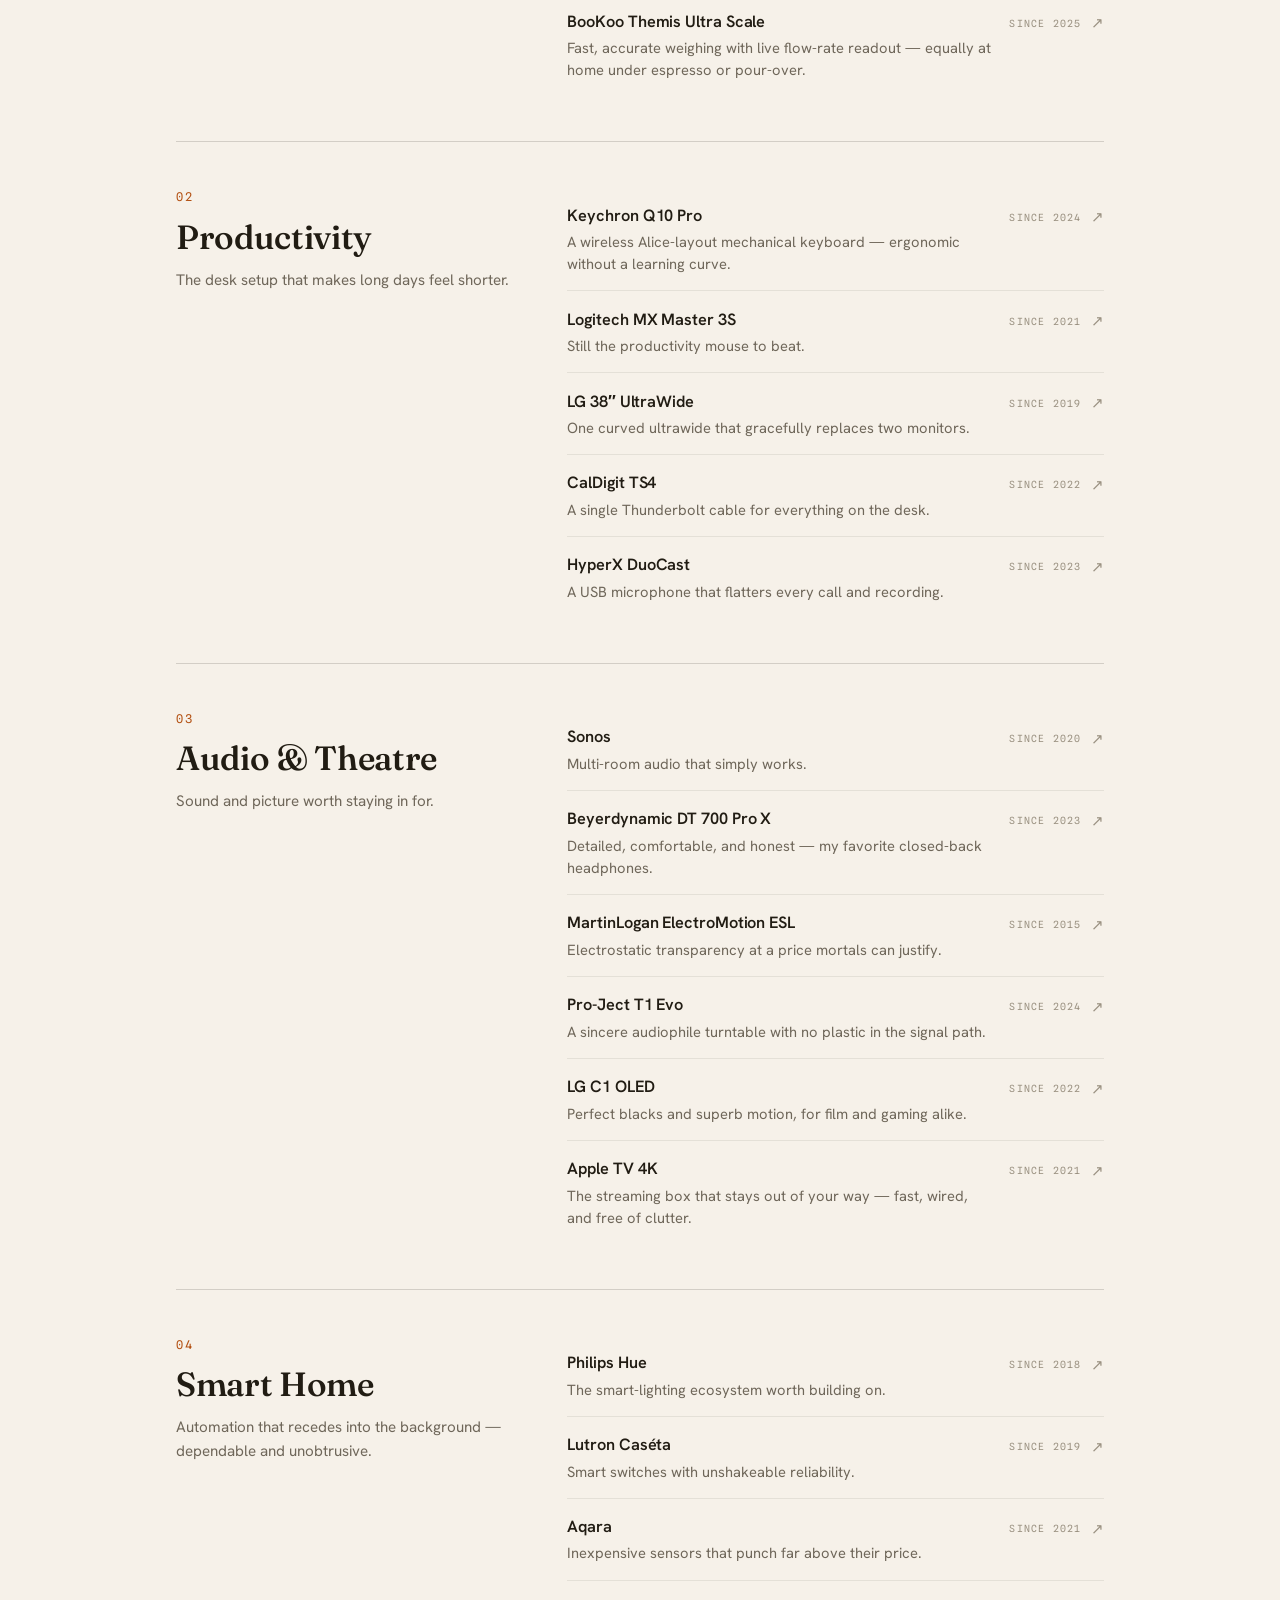
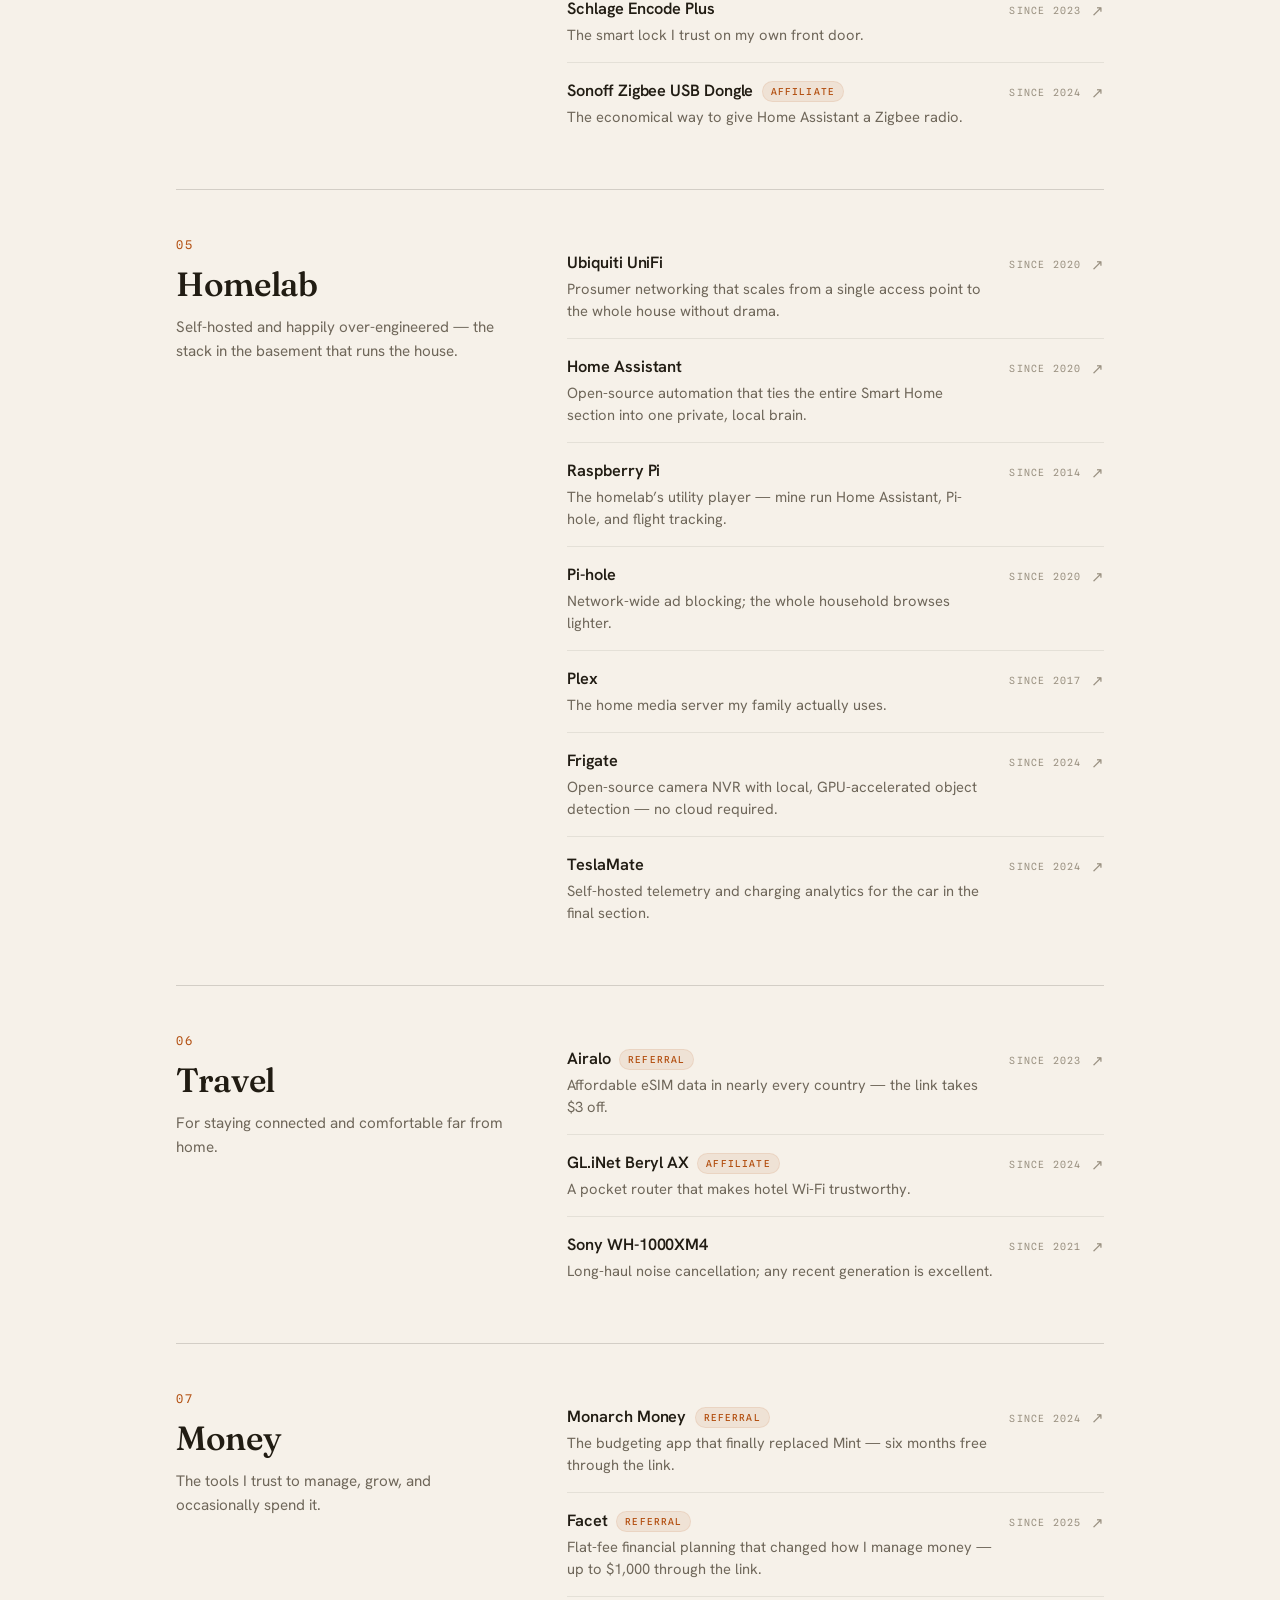
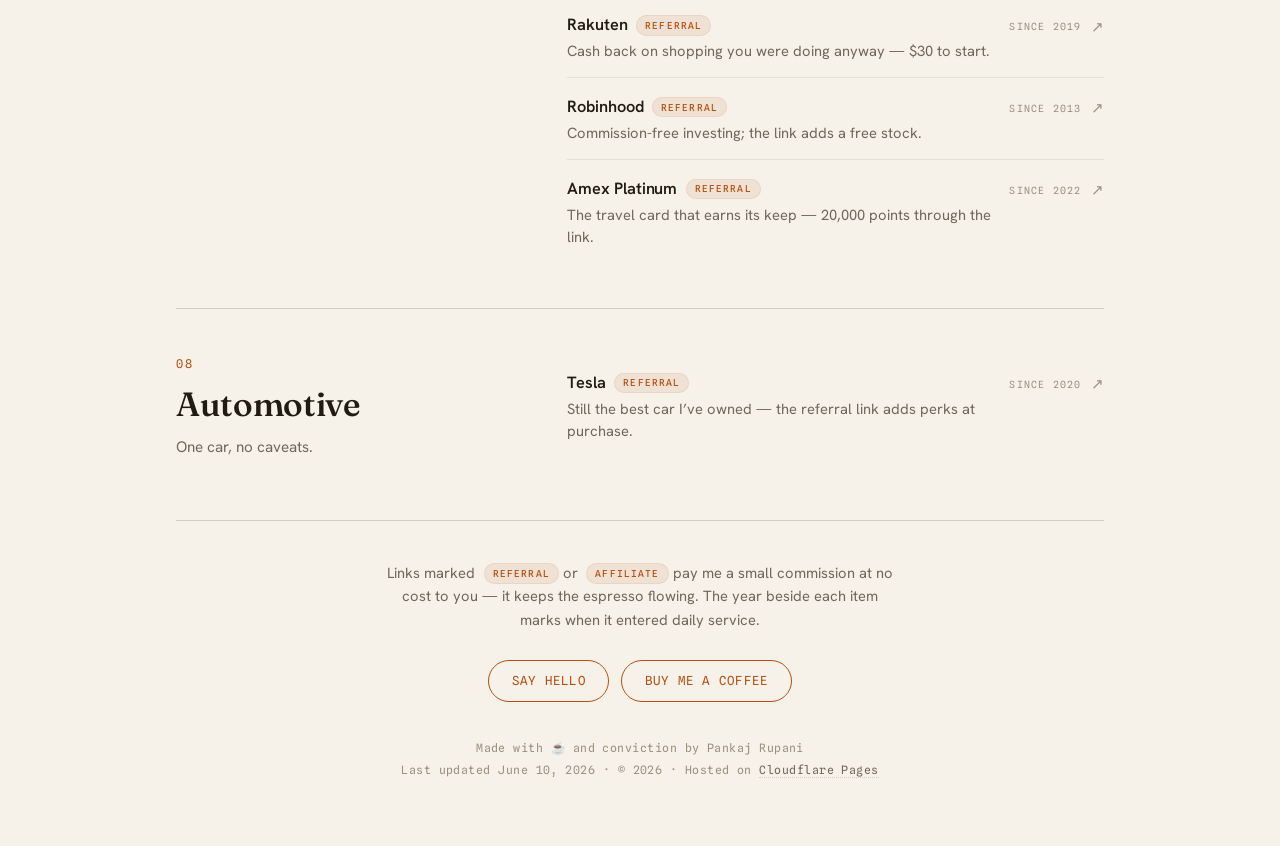
==== commit a49da476: "style: align ownership years as small-caps "Since YYYY" beside the arrow Co-Authored-By: Claude Fabl" ====
--- a/index.html
+++ b/index.html
@@ -125,8 +125,7 @@
                 <span class="row-title">Gracenote Coffee</span>
                 <span class="row-desc">Boston roaster pulling some of the best espresso on the East Coast.</span>
               </span>
-              <span class="since">2014</span>
-              <span class="arrow" aria-hidden="true">&#8599;</span>
+              <span class="row-meta"><span class="since">Since 2014</span><span class="arrow" aria-hidden="true">&#8599;</span></span>
             </a>
           </li>
           <li>
@@ -135,8 +134,7 @@
                 <span class="row-title">Broadsheet Coffee Roasters</span>
                 <span class="row-desc">Cambridge roaster with distinctive, impeccably fresh single origins.</span>
               </span>
-              <span class="since">2018</span>
-              <span class="arrow" aria-hidden="true">&#8599;</span>
+              <span class="row-meta"><span class="since">Since 2018</span><span class="arrow" aria-hidden="true">&#8599;</span></span>
             </a>
           </li>
           <li>
@@ -145,8 +143,7 @@
                 <span class="row-title">Breville Dual Boiler</span>
                 <span class="row-desc">Temperature-stable espresso at home &mdash; precise, consistent, and forgiving.</span>
               </span>
-              <span class="since">2021</span>
-              <span class="arrow" aria-hidden="true">&#8599;</span>
+              <span class="row-meta"><span class="since">Since 2021</span><span class="arrow" aria-hidden="true">&#8599;</span></span>
             </a>
           </li>
           <li>
@@ -155,8 +152,7 @@
                 <span class="row-title">Fellow Opus Grinder</span>
                 <span class="row-desc">The right first grinder: capable, compact, and sensibly priced.</span>
               </span>
-              <span class="since">2021</span>
-              <span class="arrow" aria-hidden="true">&#8599;</span>
+              <span class="row-meta"><span class="since">Since 2021</span><span class="arrow" aria-hidden="true">&#8599;</span></span>
             </a>
           </li>
           <li>
@@ -165,8 +161,7 @@
                 <span class="row-title">Mahlk&ouml;nig X64 SD</span>
                 <span class="row-desc">When you outgrow the Opus: single-dose grinding with commercial pedigree.</span>
               </span>
-              <span class="since">2026</span>
-              <span class="arrow" aria-hidden="true">&#8599;</span>
+              <span class="row-meta"><span class="since">Since 2026</span><span class="arrow" aria-hidden="true">&#8599;</span></span>
             </a>
           </li>
           <li>
@@ -175,8 +170,7 @@
                 <span class="row-title">Fellow Stagg EKG Kettle</span>
                 <span class="row-desc">Pinpoint temperature control and a spout that pours exactly where you aim.</span>
               </span>
-              <span class="since">2019</span>
-              <span class="arrow" aria-hidden="true">&#8599;</span>
+              <span class="row-meta"><span class="since">Since 2019</span><span class="arrow" aria-hidden="true">&#8599;</span></span>
             </a>
           </li>
           <li>
@@ -185,8 +179,7 @@
                 <span class="row-title">Hario V60 Ceramic Dripper</span>
                 <span class="row-desc">The classic cone brewer for bright, articulate cups.</span>
               </span>
-              <span class="since">2019</span>
-              <span class="arrow" aria-hidden="true">&#8599;</span>
+              <span class="row-meta"><span class="since">Since 2019</span><span class="arrow" aria-hidden="true">&#8599;</span></span>
             </a>
           </li>
           <li>
@@ -195,8 +188,7 @@
                 <span class="row-title">Hario V60 Range Server</span>
                 <span class="row-desc">The V60&rsquo;s natural companion &mdash; simple, handsome glassware.</span>
               </span>
-              <span class="since">2019</span>
-              <span class="arrow" aria-hidden="true">&#8599;</span>
+              <span class="row-meta"><span class="since">Since 2019</span><span class="arrow" aria-hidden="true">&#8599;</span></span>
             </a>
           </li>
           <li>
@@ -205,8 +197,7 @@
                 <span class="row-title">Chemex Classic, Six Cup</span>
                 <span class="row-desc">An hourglass icon whose thick filters yield an exceptionally clean cup.</span>
               </span>
-              <span class="since">2019</span>
-              <span class="arrow" aria-hidden="true">&#8599;</span>
+              <span class="row-meta"><span class="since">Since 2019</span><span class="arrow" aria-hidden="true">&#8599;</span></span>
             </a>
           </li>
           <li>
@@ -215,8 +206,7 @@
                 <span class="row-title">Cometeer <span class="tag">referral</span></span>
                 <span class="row-desc">Flash-frozen coffee capsules for travel and lazy mornings &mdash; the link earns you free coffee.</span>
               </span>
-              <span class="since">2022</span>
-              <span class="arrow" aria-hidden="true">&#8599;</span>
+              <span class="row-meta"><span class="since">Since 2022</span><span class="arrow" aria-hidden="true">&#8599;</span></span>
             </a>
           </li>
           <li>
@@ -225,8 +215,7 @@
                 <span class="row-title">BooKoo Themis Ultra Scale</span>
                 <span class="row-desc">Fast, accurate weighing with live flow-rate readout &mdash; equally at home under espresso or pour-over.</span>
               </span>
-              <span class="since">2025</span>
-              <span class="arrow" aria-hidden="true">&#8599;</span>
+              <span class="row-meta"><span class="since">Since 2025</span><span class="arrow" aria-hidden="true">&#8599;</span></span>
             </a>
           </li>
         </ul>
@@ -245,8 +234,7 @@
                 <span class="row-title">Keychron Q10 Pro</span>
                 <span class="row-desc">A wireless Alice-layout mechanical keyboard &mdash; ergonomic without a learning curve.</span>
               </span>
-              <span class="since">2024</span>
-              <span class="arrow" aria-hidden="true">&#8599;</span>
+              <span class="row-meta"><span class="since">Since 2024</span><span class="arrow" aria-hidden="true">&#8599;</span></span>
             </a>
           </li>
           <li>
@@ -255,8 +243,7 @@
                 <span class="row-title">Logitech MX Master 3S</span>
                 <span class="row-desc">Still the productivity mouse to beat.</span>
               </span>
-              <span class="since">2021</span>
-              <span class="arrow" aria-hidden="true">&#8599;</span>
+              <span class="row-meta"><span class="since">Since 2021</span><span class="arrow" aria-hidden="true">&#8599;</span></span>
             </a>
           </li>
           <li>
@@ -265,8 +252,7 @@
                 <span class="row-title">LG 38&Prime; UltraWide</span>
                 <span class="row-desc">One curved ultrawide that gracefully replaces two monitors.</span>
               </span>
-              <span class="since">2019</span>
-              <span class="arrow" aria-hidden="true">&#8599;</span>
+              <span class="row-meta"><span class="since">Since 2019</span><span class="arrow" aria-hidden="true">&#8599;</span></span>
             </a>
           </li>
           <li>
@@ -275,8 +261,7 @@
                 <span class="row-title">CalDigit TS4</span>
                 <span class="row-desc">A single Thunderbolt cable for everything on the desk.</span>
               </span>
-              <span class="since">2022</span>
-              <span class="arrow" aria-hidden="true">&#8599;</span>
+              <span class="row-meta"><span class="since">Since 2022</span><span class="arrow" aria-hidden="true">&#8599;</span></span>
             </a>
           </li>
           <li>
@@ -285,8 +270,7 @@
                 <span class="row-title">HyperX DuoCast</span>
                 <span class="row-desc">A USB microphone that flatters every call and recording.</span>
               </span>
-              <span class="since">2023</span>
-              <span class="arrow" aria-hidden="true">&#8599;</span>
+              <span class="row-meta"><span class="since">Since 2023</span><span class="arrow" aria-hidden="true">&#8599;</span></span>
             </a>
           </li>
         </ul>
@@ -305,8 +289,7 @@
                 <span class="row-title">Sonos</span>
                 <span class="row-desc">Multi-room audio that simply works.</span>
               </span>
-              <span class="since">2020</span>
-              <span class="arrow" aria-hidden="true">&#8599;</span>
+              <span class="row-meta"><span class="since">Since 2020</span><span class="arrow" aria-hidden="true">&#8599;</span></span>
             </a>
           </li>
           <li>
@@ -315,8 +298,7 @@
                 <span class="row-title">Beyerdynamic DT 700 Pro X</span>
                 <span class="row-desc">Detailed, comfortable, and honest &mdash; my favorite closed-back headphones.</span>
               </span>
-              <span class="since">2023</span>
-              <span class="arrow" aria-hidden="true">&#8599;</span>
+              <span class="row-meta"><span class="since">Since 2023</span><span class="arrow" aria-hidden="true">&#8599;</span></span>
             </a>
           </li>
           <li>
@@ -325,8 +307,7 @@
                 <span class="row-title">MartinLogan ElectroMotion ESL</span>
                 <span class="row-desc">Electrostatic transparency at a price mortals can justify.</span>
               </span>
-              <span class="since">2015</span>
-              <span class="arrow" aria-hidden="true">&#8599;</span>
+              <span class="row-meta"><span class="since">Since 2015</span><span class="arrow" aria-hidden="true">&#8599;</span></span>
             </a>
           </li>
           <li>
@@ -335,8 +316,7 @@
                 <span class="row-title">Pro-Ject T1 Evo</span>
                 <span class="row-desc">A sincere audiophile turntable with no plastic in the signal path.</span>
               </span>
-              <span class="since">2024</span>
-              <span class="arrow" aria-hidden="true">&#8599;</span>
+              <span class="row-meta"><span class="since">Since 2024</span><span class="arrow" aria-hidden="true">&#8599;</span></span>
             </a>
           </li>
           <li>
@@ -345,8 +325,7 @@
                 <span class="row-title">LG C1 OLED</span>
                 <span class="row-desc">Perfect blacks and superb motion, for film and gaming alike.</span>
               </span>
-              <span class="since">2022</span>
-              <span class="arrow" aria-hidden="true">&#8599;</span>
+              <span class="row-meta"><span class="since">Since 2022</span><span class="arrow" aria-hidden="true">&#8599;</span></span>
             </a>
           </li>
           <li>
@@ -355,8 +334,7 @@
                 <span class="row-title">Apple TV 4K</span>
                 <span class="row-desc">The streaming box that stays out of your way &mdash; fast, wired, and free of clutter.</span>
               </span>
-              <span class="since">2021</span>
-              <span class="arrow" aria-hidden="true">&#8599;</span>
+              <span class="row-meta"><span class="since">Since 2021</span><span class="arrow" aria-hidden="true">&#8599;</span></span>
             </a>
           </li>
         </ul>
@@ -375,8 +353,7 @@
                 <span class="row-title">Philips Hue</span>
                 <span class="row-desc">The smart-lighting ecosystem worth building on.</span>
               </span>
-              <span class="since">2018</span>
-              <span class="arrow" aria-hidden="true">&#8599;</span>
+              <span class="row-meta"><span class="since">Since 2018</span><span class="arrow" aria-hidden="true">&#8599;</span></span>
             </a>
           </li>
           <li>
@@ -385,8 +362,7 @@
                 <span class="row-title">Lutron Cas&eacute;ta</span>
                 <span class="row-desc">Smart switches with unshakeable reliability.</span>
               </span>
-              <span class="since">2019</span>
-              <span class="arrow" aria-hidden="true">&#8599;</span>
+              <span class="row-meta"><span class="since">Since 2019</span><span class="arrow" aria-hidden="true">&#8599;</span></span>
             </a>
           </li>
           <li>
@@ -395,8 +371,7 @@
                 <span class="row-title">Aqara</span>
                 <span class="row-desc">Inexpensive sensors that punch far above their price.</span>
               </span>
-              <span class="since">2021</span>
-              <span class="arrow" aria-hidden="true">&#8599;</span>
+              <span class="row-meta"><span class="since">Since 2021</span><span class="arrow" aria-hidden="true">&#8599;</span></span>
             </a>
           </li>
           <li>
@@ -405,8 +380,7 @@
                 <span class="row-title">Schlage Encode Plus</span>
                 <span class="row-desc">The smart lock I trust on my own front door.</span>
               </span>
-              <span class="since">2023</span>
-              <span class="arrow" aria-hidden="true">&#8599;</span>
+              <span class="row-meta"><span class="since">Since 2023</span><span class="arrow" aria-hidden="true">&#8599;</span></span>
             </a>
           </li>
           <li>
@@ -415,8 +389,7 @@
                 <span class="row-title">Sonoff Zigbee USB Dongle <span class="tag">affiliate</span></span>
                 <span class="row-desc">The economical way to give Home Assistant a Zigbee radio.</span>
               </span>
-              <span class="since">2024</span>
-              <span class="arrow" aria-hidden="true">&#8599;</span>
+              <span class="row-meta"><span class="since">Since 2024</span><span class="arrow" aria-hidden="true">&#8599;</span></span>
             </a>
           </li>
         </ul>
@@ -435,8 +408,7 @@
                 <span class="row-title">Ubiquiti UniFi</span>
                 <span class="row-desc">Prosumer networking that scales from a single access point to the whole house without drama.</span>
               </span>
-              <span class="since">2020</span>
-              <span class="arrow" aria-hidden="true">&#8599;</span>
+              <span class="row-meta"><span class="since">Since 2020</span><span class="arrow" aria-hidden="true">&#8599;</span></span>
             </a>
           </li>
           <li>
@@ -445,8 +417,7 @@
                 <span class="row-title">Home Assistant</span>
                 <span class="row-desc">Open-source automation that ties the entire Smart Home section into one private, local brain.</span>
               </span>
-              <span class="since">2020</span>
-              <span class="arrow" aria-hidden="true">&#8599;</span>
+              <span class="row-meta"><span class="since">Since 2020</span><span class="arrow" aria-hidden="true">&#8599;</span></span>
             </a>
           </li>
           <li>
@@ -455,8 +426,7 @@
                 <span class="row-title">Raspberry Pi</span>
                 <span class="row-desc">The homelab&rsquo;s utility player &mdash; mine run Home Assistant, Pi-hole, and flight tracking.</span>
               </span>
-              <span class="since">2014</span>
-              <span class="arrow" aria-hidden="true">&#8599;</span>
+              <span class="row-meta"><span class="since">Since 2014</span><span class="arrow" aria-hidden="true">&#8599;</span></span>
             </a>
           </li>
           <li>
@@ -465,8 +435,7 @@
                 <span class="row-title">Pi-hole</span>
                 <span class="row-desc">Network-wide ad blocking; the whole household browses lighter.</span>
               </span>
-              <span class="since">2020</span>
-              <span class="arrow" aria-hidden="true">&#8599;</span>
+              <span class="row-meta"><span class="since">Since 2020</span><span class="arrow" aria-hidden="true">&#8599;</span></span>
             </a>
           </li>
           <li>
@@ -475,8 +444,7 @@
                 <span class="row-title">Plex</span>
                 <span class="row-desc">The home media server my family actually uses.</span>
               </span>
-              <span class="since">2017</span>
-              <span class="arrow" aria-hidden="true">&#8599;</span>
+              <span class="row-meta"><span class="since">Since 2017</span><span class="arrow" aria-hidden="true">&#8599;</span></span>
             </a>
           </li>
           <li>
@@ -485,8 +453,7 @@
                 <span class="row-title">Frigate</span>
                 <span class="row-desc">Open-source camera NVR with local, GPU-accelerated object detection &mdash; no cloud required.</span>
               </span>
-              <span class="since">2024</span>
-              <span class="arrow" aria-hidden="true">&#8599;</span>
+              <span class="row-meta"><span class="since">Since 2024</span><span class="arrow" aria-hidden="true">&#8599;</span></span>
             </a>
           </li>
           <li>
@@ -495,8 +462,7 @@
                 <span class="row-title">TeslaMate</span>
                 <span class="row-desc">Self-hosted telemetry and charging analytics for the car in the final section.</span>
               </span>
-              <span class="since">2024</span>
-              <span class="arrow" aria-hidden="true">&#8599;</span>
+              <span class="row-meta"><span class="since">Since 2024</span><span class="arrow" aria-hidden="true">&#8599;</span></span>
             </a>
           </li>
         </ul>
@@ -515,8 +481,7 @@
                 <span class="row-title">Airalo <span class="tag">referral</span></span>
                 <span class="row-desc">Affordable eSIM data in nearly every country &mdash; the link takes $3 off.</span>
               </span>
-              <span class="since">2023</span>
-              <span class="arrow" aria-hidden="true">&#8599;</span>
+              <span class="row-meta"><span class="since">Since 2023</span><span class="arrow" aria-hidden="true">&#8599;</span></span>
             </a>
           </li>
           <li>
@@ -525,8 +490,7 @@
                 <span class="row-title">GL.iNet Beryl AX <span class="tag">affiliate</span></span>
                 <span class="row-desc">A pocket router that makes hotel Wi-Fi trustworthy.</span>
               </span>
-              <span class="since">2024</span>
-              <span class="arrow" aria-hidden="true">&#8599;</span>
+              <span class="row-meta"><span class="since">Since 2024</span><span class="arrow" aria-hidden="true">&#8599;</span></span>
             </a>
           </li>
           <li>
@@ -535,8 +499,7 @@
                 <span class="row-title">Sony WH-1000XM4</span>
                 <span class="row-desc">Long-haul noise cancellation; any recent generation is excellent.</span>
               </span>
-              <span class="since">2021</span>
-              <span class="arrow" aria-hidden="true">&#8599;</span>
+              <span class="row-meta"><span class="since">Since 2021</span><span class="arrow" aria-hidden="true">&#8599;</span></span>
             </a>
           </li>
         </ul>
@@ -555,8 +518,7 @@
                 <span class="row-title">Monarch Money <span class="tag">referral</span></span>
                 <span class="row-desc">The budgeting app that finally replaced Mint &mdash; six months free through the link.</span>
               </span>
-              <span class="since">2024</span>
-              <span class="arrow" aria-hidden="true">&#8599;</span>
+              <span class="row-meta"><span class="since">Since 2024</span><span class="arrow" aria-hidden="true">&#8599;</span></span>
             </a>
           </li>
           <li>
@@ -565,8 +527,7 @@
                 <span class="row-title">Facet <span class="tag">referral</span></span>
                 <span class="row-desc">Flat-fee financial planning that changed how I manage money &mdash; up to $1,000 through the link.</span>
               </span>
-              <span class="since">2025</span>
-              <span class="arrow" aria-hidden="true">&#8599;</span>
+              <span class="row-meta"><span class="since">Since 2025</span><span class="arrow" aria-hidden="true">&#8599;</span></span>
             </a>
           </li>
           <li>
@@ -575,8 +536,7 @@
                 <span class="row-title">Rakuten <span class="tag">referral</span></span>
                 <span class="row-desc">Cash back on shopping you were doing anyway &mdash; $30 to start.</span>
               </span>
-              <span class="since">2019</span>
-              <span class="arrow" aria-hidden="true">&#8599;</span>
+              <span class="row-meta"><span class="since">Since 2019</span><span class="arrow" aria-hidden="true">&#8599;</span></span>
             </a>
           </li>
           <li>
@@ -585,8 +545,7 @@
                 <span class="row-title">Robinhood <span class="tag">referral</span></span>
                 <span class="row-desc">Commission-free investing; the link adds a free stock.</span>
               </span>
-              <span class="since">2013</span>
-              <span class="arrow" aria-hidden="true">&#8599;</span>
+              <span class="row-meta"><span class="since">Since 2013</span><span class="arrow" aria-hidden="true">&#8599;</span></span>
             </a>
           </li>
           <li>
@@ -595,8 +554,7 @@
                 <span class="row-title">Amex Platinum <span class="tag">referral</span></span>
                 <span class="row-desc">The travel card that earns its keep &mdash; 20,000 points through the link.</span>
               </span>
-              <span class="since">2022</span>
-              <span class="arrow" aria-hidden="true">&#8599;</span>
+              <span class="row-meta"><span class="since">Since 2022</span><span class="arrow" aria-hidden="true">&#8599;</span></span>
             </a>
           </li>
         </ul>
@@ -615,8 +573,7 @@
                 <span class="row-title">Tesla <span class="tag">referral</span></span>
                 <span class="row-desc">Still the best car I&rsquo;ve owned &mdash; the referral link adds perks at purchase.</span>
               </span>
-              <span class="since">2020</span>
-              <span class="arrow" aria-hidden="true">&#8599;</span>
+              <span class="row-meta"><span class="since">Since 2020</span><span class="arrow" aria-hidden="true">&#8599;</span></span>
             </a>
           </li>
         </ul>
--- a/styles.css
+++ b/styles.css
@@ -313,11 +313,18 @@
   min-width: 0;
 }
 
+.row-meta {
+  flex: none;
+  display: inline-flex;
+  align-items: center;
+  gap: 0.6rem;
+}
+
 .since {
-  flex: none;
-  font-family: var(--font-mono);
-  font-size: 0.68rem;
-  letter-spacing: 0.08em;
+  font-family: var(--font-mono);
+  font-size: 0.62rem;
+  letter-spacing: 0.12em;
+  text-transform: uppercase;
   color: var(--faint);
 }
 
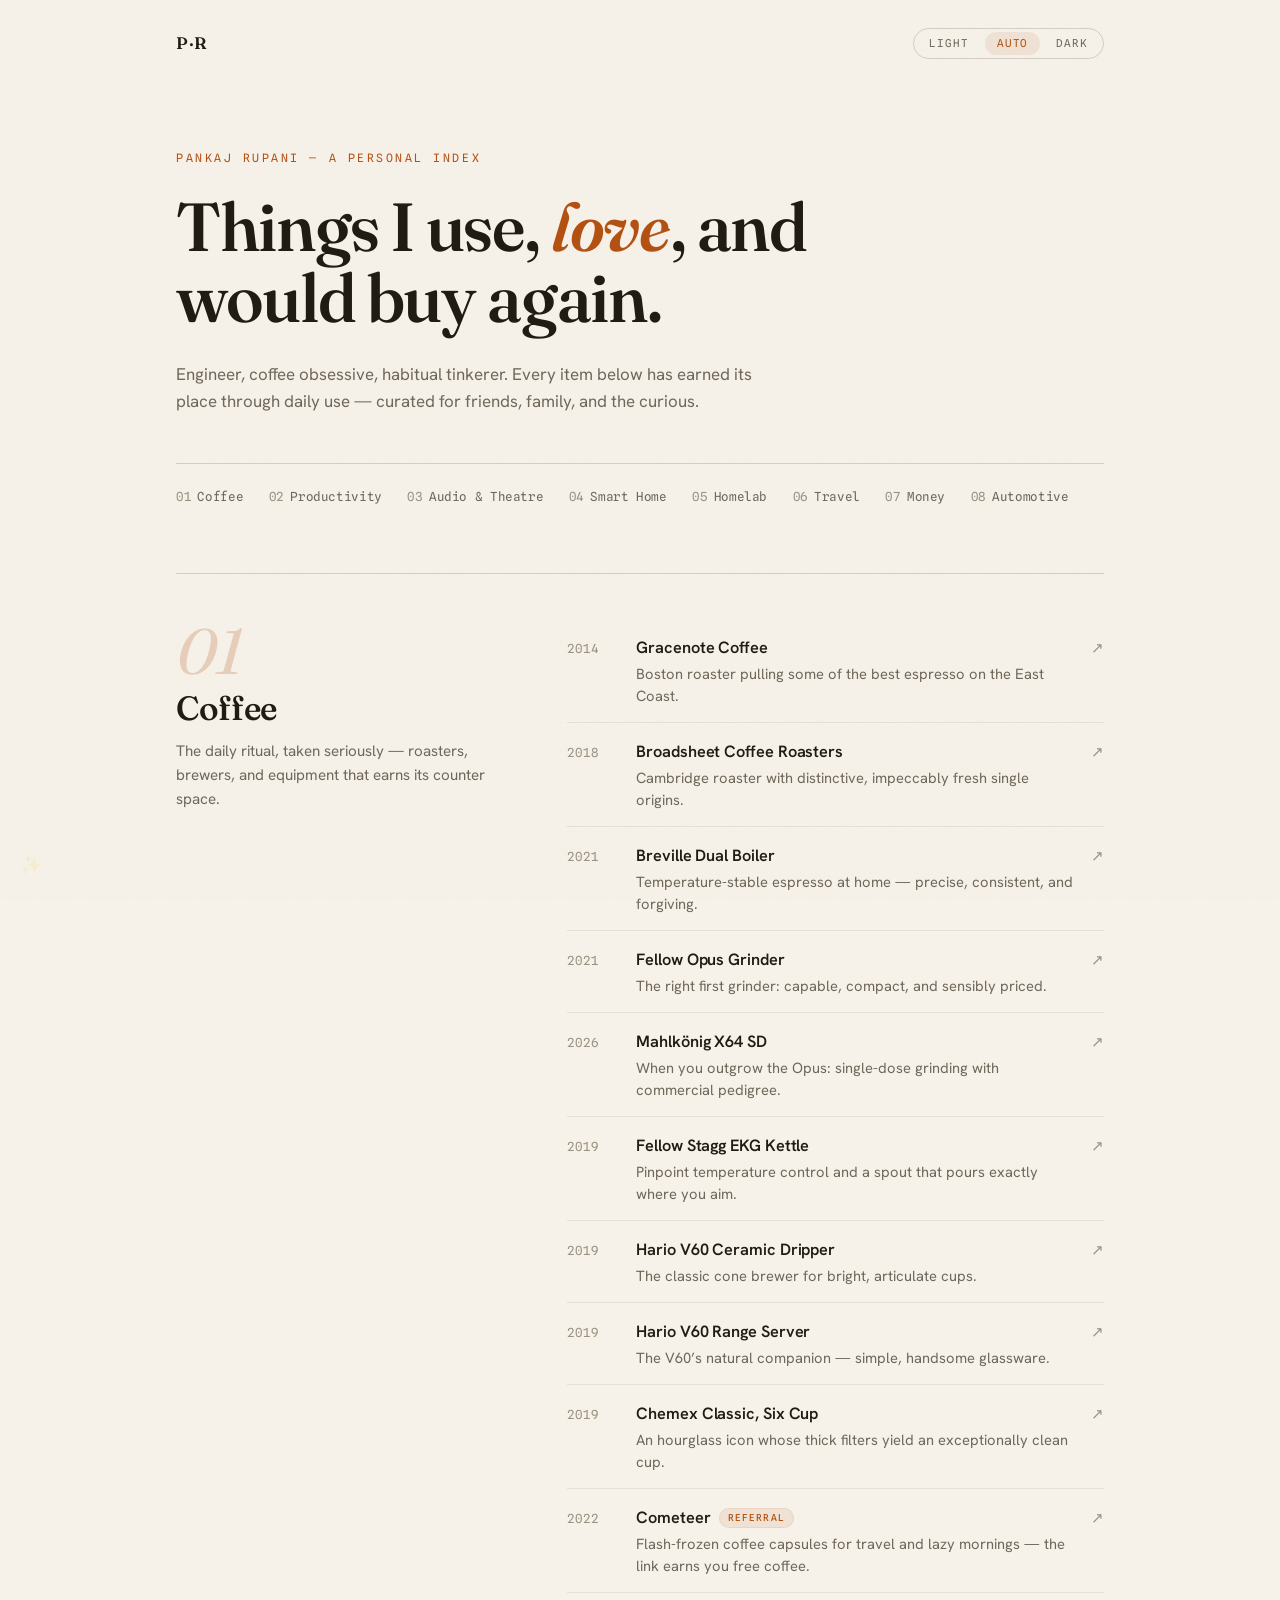
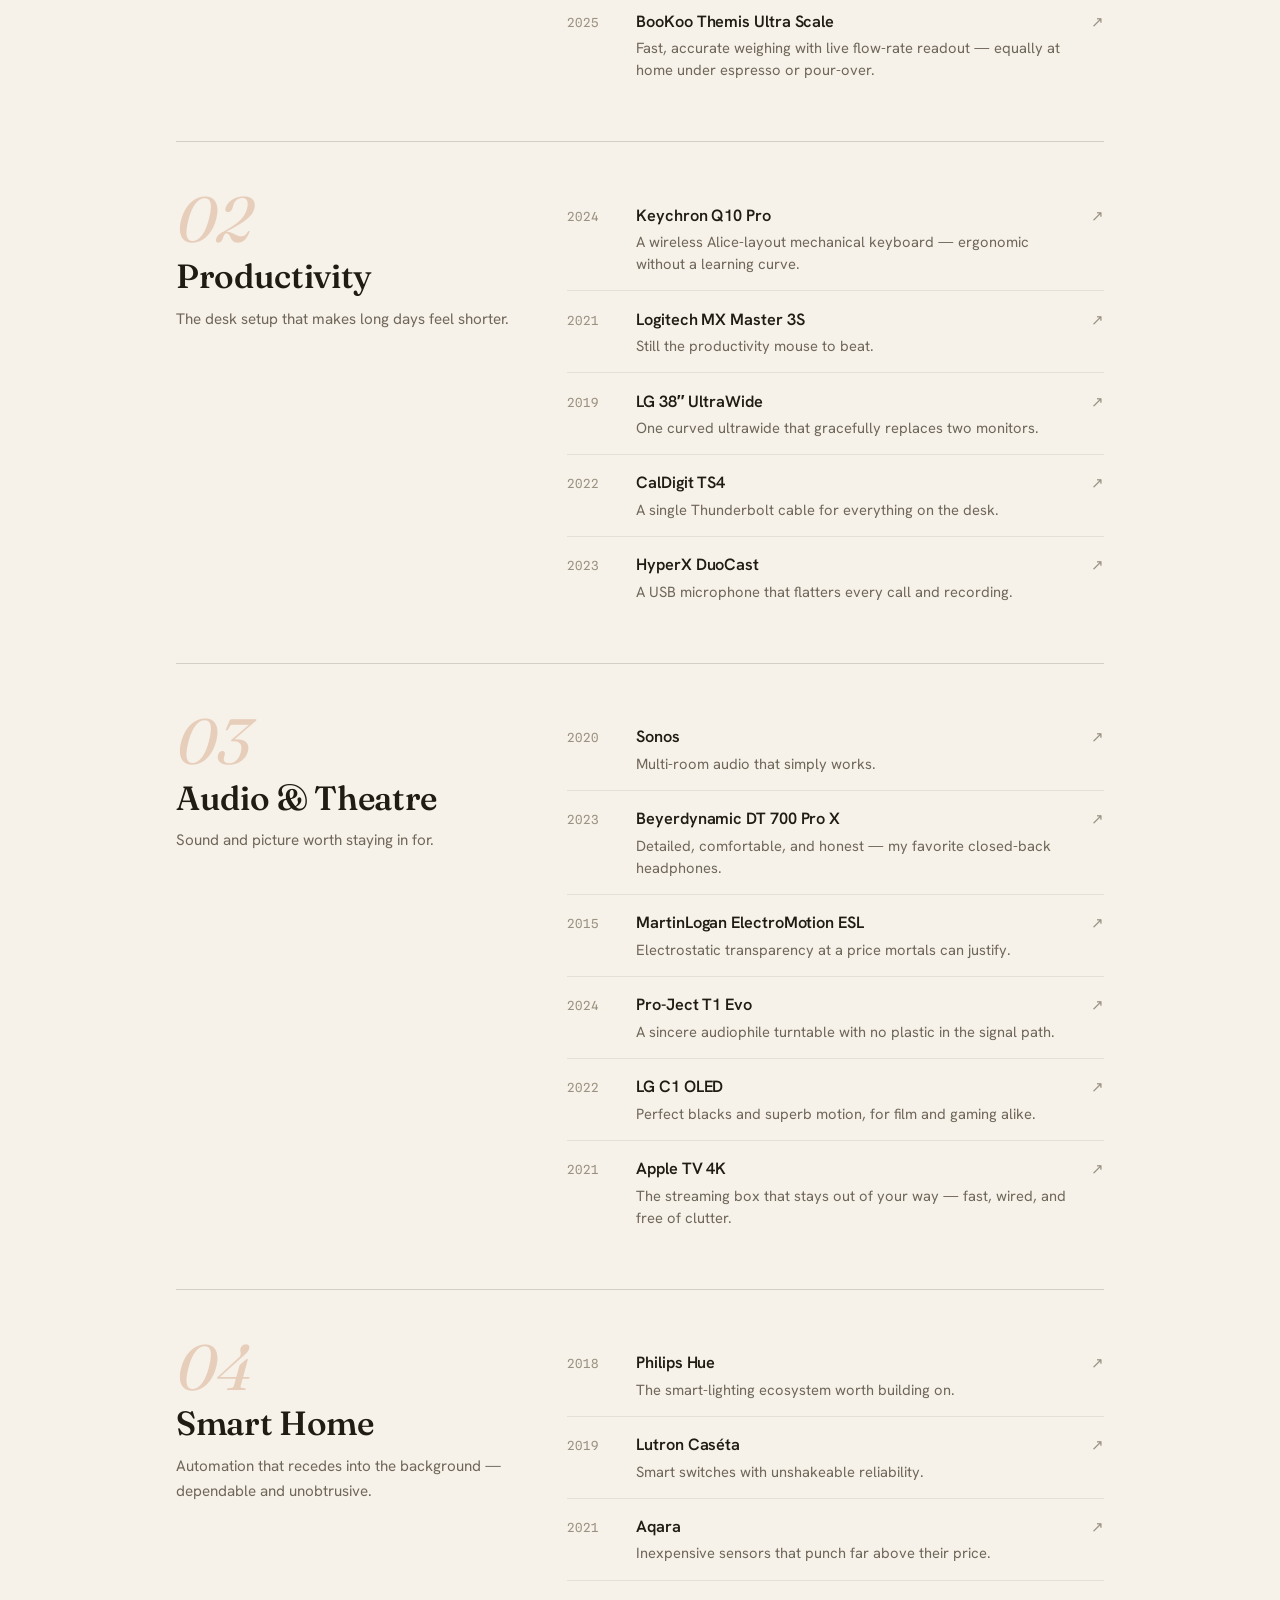
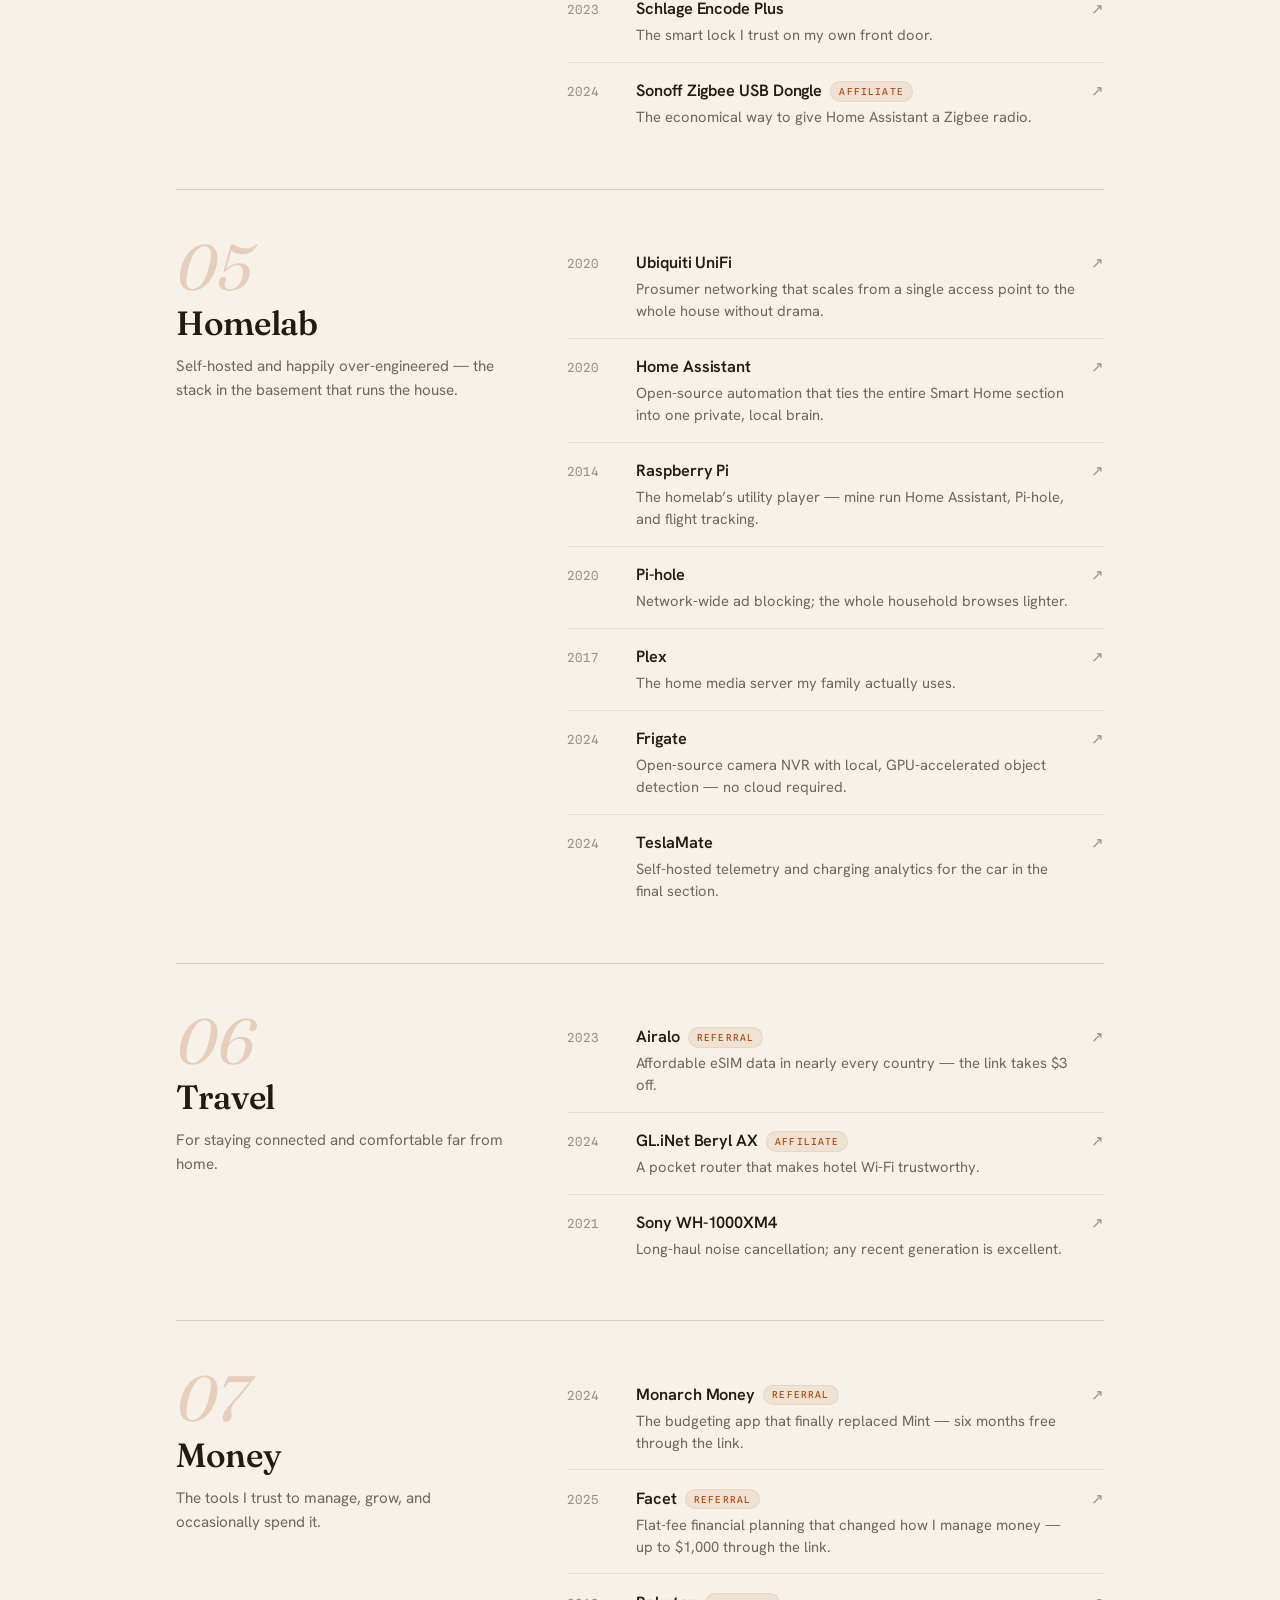
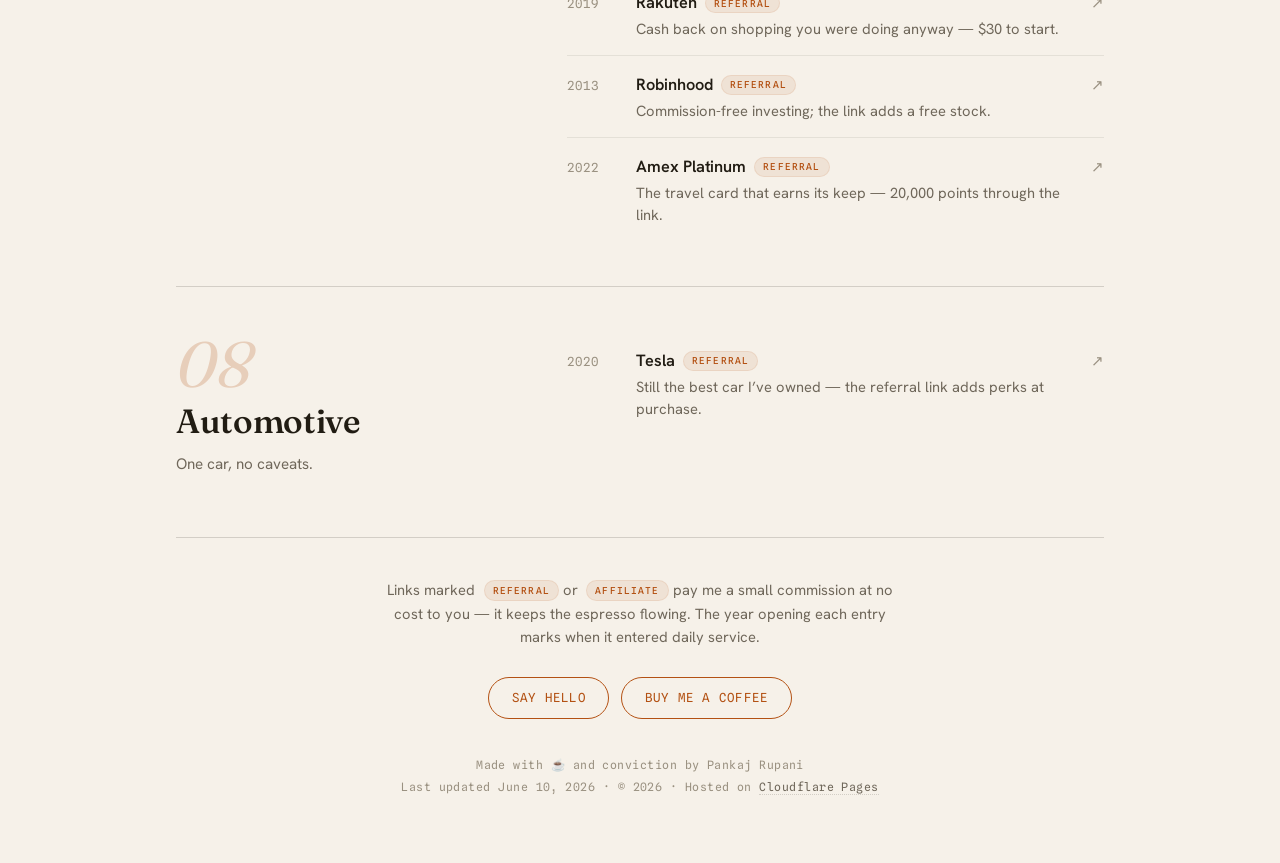
==== commit de476158: "style: ledger-style rows with leading year column and display numerals Years move from the ragged ri" ====
--- a/index.html
+++ b/index.html
@@ -121,101 +121,112 @@
         <ul class="links">
           <li>
             <a href="https://gracenotecoffee.com" target="_blank" rel="noopener">
+              <span class="year">2014</span>
               <span class="row-main">
                 <span class="row-title">Gracenote Coffee</span>
                 <span class="row-desc">Boston roaster pulling some of the best espresso on the East Coast.</span>
               </span>
-              <span class="row-meta"><span class="since">Since 2014</span><span class="arrow" aria-hidden="true">&#8599;</span></span>
+              <span class="arrow" aria-hidden="true">&#8599;</span>
             </a>
           </li>
           <li>
             <a href="https://broadsheetcoffee.com" target="_blank" rel="noopener">
+              <span class="year">2018</span>
               <span class="row-main">
                 <span class="row-title">Broadsheet Coffee Roasters</span>
                 <span class="row-desc">Cambridge roaster with distinctive, impeccably fresh single origins.</span>
               </span>
-              <span class="row-meta"><span class="since">Since 2018</span><span class="arrow" aria-hidden="true">&#8599;</span></span>
+              <span class="arrow" aria-hidden="true">&#8599;</span>
             </a>
           </li>
           <li>
             <a href="https://www.breville.com/en-us/product/bes920" target="_blank" rel="noopener">
+              <span class="year">2021</span>
               <span class="row-main">
                 <span class="row-title">Breville Dual Boiler</span>
                 <span class="row-desc">Temperature-stable espresso at home &mdash; precise, consistent, and forgiving.</span>
               </span>
-              <span class="row-meta"><span class="since">Since 2021</span><span class="arrow" aria-hidden="true">&#8599;</span></span>
+              <span class="arrow" aria-hidden="true">&#8599;</span>
             </a>
           </li>
           <li>
             <a href="https://fellowproducts.com/products/opus-coffee-grinder" target="_blank" rel="noopener">
+              <span class="year">2021</span>
               <span class="row-main">
                 <span class="row-title">Fellow Opus Grinder</span>
                 <span class="row-desc">The right first grinder: capable, compact, and sensibly priced.</span>
               </span>
-              <span class="row-meta"><span class="since">Since 2021</span><span class="arrow" aria-hidden="true">&#8599;</span></span>
+              <span class="arrow" aria-hidden="true">&#8599;</span>
             </a>
           </li>
           <li>
             <a href="https://www.mahlkoenig.us/products/x64-sd-single-dose-home-grinder" target="_blank" rel="noopener">
+              <span class="year">2026</span>
               <span class="row-main">
                 <span class="row-title">Mahlk&ouml;nig X64 SD</span>
                 <span class="row-desc">When you outgrow the Opus: single-dose grinding with commercial pedigree.</span>
               </span>
-              <span class="row-meta"><span class="since">Since 2026</span><span class="arrow" aria-hidden="true">&#8599;</span></span>
+              <span class="arrow" aria-hidden="true">&#8599;</span>
             </a>
           </li>
           <li>
             <a href="https://fellowproducts.com/products/stagg-ekg-electric-pour-over-kettle" target="_blank" rel="noopener">
+              <span class="year">2019</span>
               <span class="row-main">
                 <span class="row-title">Fellow Stagg EKG Kettle</span>
                 <span class="row-desc">Pinpoint temperature control and a spout that pours exactly where you aim.</span>
               </span>
-              <span class="row-meta"><span class="since">Since 2019</span><span class="arrow" aria-hidden="true">&#8599;</span></span>
+              <span class="arrow" aria-hidden="true">&#8599;</span>
             </a>
           </li>
           <li>
             <a href="https://www.hario-usa.com/products/v60-ceramic-coffee-dripper-02-classic" target="_blank" rel="noopener">
+              <span class="year">2019</span>
               <span class="row-main">
                 <span class="row-title">Hario V60 Ceramic Dripper</span>
                 <span class="row-desc">The classic cone brewer for bright, articulate cups.</span>
               </span>
-              <span class="row-meta"><span class="since">Since 2019</span><span class="arrow" aria-hidden="true">&#8599;</span></span>
+              <span class="arrow" aria-hidden="true">&#8599;</span>
             </a>
           </li>
           <li>
             <a href="https://www.hario-usa.com/products/v60-range-server" target="_blank" rel="noopener">
+              <span class="year">2019</span>
               <span class="row-main">
                 <span class="row-title">Hario V60 Range Server</span>
                 <span class="row-desc">The V60&rsquo;s natural companion &mdash; simple, handsome glassware.</span>
               </span>
-              <span class="row-meta"><span class="since">Since 2019</span><span class="arrow" aria-hidden="true">&#8599;</span></span>
+              <span class="arrow" aria-hidden="true">&#8599;</span>
             </a>
           </li>
           <li>
             <a href="https://chemexcoffeemaker.com/products/six-cup-classic-chemex" target="_blank" rel="noopener">
+              <span class="year">2019</span>
               <span class="row-main">
                 <span class="row-title">Chemex Classic, Six Cup</span>
                 <span class="row-desc">An hourglass icon whose thick filters yield an exceptionally clean cup.</span>
               </span>
-              <span class="row-meta"><span class="since">Since 2019</span><span class="arrow" aria-hidden="true">&#8599;</span></span>
+              <span class="arrow" aria-hidden="true">&#8599;</span>
             </a>
           </li>
           <li>
             <a href="https://cometeer.com/discount/REF-15?redirect=/pages/referral-gift&referral_code=REF-15&referrer_id=8560575938859&referrer_name=Pankaj" target="_blank" rel="noopener">
+              <span class="year">2022</span>
               <span class="row-main">
                 <span class="row-title">Cometeer <span class="tag">referral</span></span>
                 <span class="row-desc">Flash-frozen coffee capsules for travel and lazy mornings &mdash; the link earns you free coffee.</span>
               </span>
-              <span class="row-meta"><span class="since">Since 2022</span><span class="arrow" aria-hidden="true">&#8599;</span></span>
+              <span class="arrow" aria-hidden="true">&#8599;</span>
             </a>
           </li>
           <li>
             <a href="https://bookoocoffee.com/products/bookoo-themis-ultra-coffee-scale" target="_blank" rel="noopener">
+              <span class="year">2025</span>
               <span class="row-main">
                 <span class="row-title">BooKoo Themis Ultra Scale</span>
                 <span class="row-desc">Fast, accurate weighing with live flow-rate readout &mdash; equally at home under espresso or pour-over.</span>
               </span>
-              <span class="row-meta"><span class="since">Since 2025</span><span class="arrow" aria-hidden="true">&#8599;</span></span>
+              <span class="arrow" aria-hidden="true">&#8599;</span>
             </a>
           </li>
         </ul>
@@ -230,47 +241,52 @@
         <ul class="links">
           <li>
             <a href="https://www.keychron.com/collections/75-layout-keyboards/products/keychron-q10-pro-alice-layout-qmk-via-wireless-custom-mechanical-keyboard" target="_blank" rel="noopener">
+              <span class="year">2024</span>
               <span class="row-main">
                 <span class="row-title">Keychron Q10 Pro</span>
                 <span class="row-desc">A wireless Alice-layout mechanical keyboard &mdash; ergonomic without a learning curve.</span>
               </span>
-              <span class="row-meta"><span class="since">Since 2024</span><span class="arrow" aria-hidden="true">&#8599;</span></span>
+              <span class="arrow" aria-hidden="true">&#8599;</span>
             </a>
           </li>
           <li>
             <a href="https://www.logitech.com/en-us/shop/p/mx-master-3s" target="_blank" rel="noopener">
+              <span class="year">2021</span>
               <span class="row-main">
                 <span class="row-title">Logitech MX Master 3S</span>
                 <span class="row-desc">Still the productivity mouse to beat.</span>
               </span>
-              <span class="row-meta"><span class="since">Since 2021</span><span class="arrow" aria-hidden="true">&#8599;</span></span>
+              <span class="arrow" aria-hidden="true">&#8599;</span>
             </a>
           </li>
           <li>
             <a href="https://www.lg.com/us/monitors/lg-38wk95c-w-ultrawide-monitor" target="_blank" rel="noopener">
+              <span class="year">2019</span>
               <span class="row-main">
                 <span class="row-title">LG 38&Prime; UltraWide</span>
                 <span class="row-desc">One curved ultrawide that gracefully replaces two monitors.</span>
               </span>
-              <span class="row-meta"><span class="since">Since 2019</span><span class="arrow" aria-hidden="true">&#8599;</span></span>
+              <span class="arrow" aria-hidden="true">&#8599;</span>
             </a>
           </li>
           <li>
             <a href="https://www.caldigit.com/thunderbolt-station-4/" target="_blank" rel="noopener">
+              <span class="year">2022</span>
               <span class="row-main">
                 <span class="row-title">CalDigit TS4</span>
                 <span class="row-desc">A single Thunderbolt cable for everything on the desk.</span>
               </span>
-              <span class="row-meta"><span class="since">Since 2022</span><span class="arrow" aria-hidden="true">&#8599;</span></span>
+              <span class="arrow" aria-hidden="true">&#8599;</span>
             </a>
           </li>
           <li>
             <a href="https://hyperx.com/products/hyperx-duocast-usb-microphone" target="_blank" rel="noopener">
+              <span class="year">2023</span>
               <span class="row-main">
                 <span class="row-title">HyperX DuoCast</span>
                 <span class="row-desc">A USB microphone that flatters every call and recording.</span>
               </span>
-              <span class="row-meta"><span class="since">Since 2023</span><span class="arrow" aria-hidden="true">&#8599;</span></span>
+              <span class="arrow" aria-hidden="true">&#8599;</span>
             </a>
           </li>
         </ul>
@@ -285,56 +301,62 @@
         <ul class="links">
           <li>
             <a href="https://www.sonos.com" target="_blank" rel="noopener">
+              <span class="year">2020</span>
               <span class="row-main">
                 <span class="row-title">Sonos</span>
                 <span class="row-desc">Multi-room audio that simply works.</span>
               </span>
-              <span class="row-meta"><span class="since">Since 2020</span><span class="arrow" aria-hidden="true">&#8599;</span></span>
+              <span class="arrow" aria-hidden="true">&#8599;</span>
             </a>
           </li>
           <li>
             <a href="https://north-america.beyerdynamic.com/p/dt-700-pro-x" target="_blank" rel="noopener">
+              <span class="year">2023</span>
               <span class="row-main">
                 <span class="row-title">Beyerdynamic DT 700 Pro X</span>
                 <span class="row-desc">Detailed, comfortable, and honest &mdash; my favorite closed-back headphones.</span>
               </span>
-              <span class="row-meta"><span class="since">Since 2023</span><span class="arrow" aria-hidden="true">&#8599;</span></span>
+              <span class="arrow" aria-hidden="true">&#8599;</span>
             </a>
           </li>
           <li>
             <a href="https://www.martinlogan.com/en/product/electromotion-esl" target="_blank" rel="noopener">
+              <span class="year">2015</span>
               <span class="row-main">
                 <span class="row-title">MartinLogan ElectroMotion ESL</span>
                 <span class="row-desc">Electrostatic transparency at a price mortals can justify.</span>
               </span>
-              <span class="row-meta"><span class="since">Since 2015</span><span class="arrow" aria-hidden="true">&#8599;</span></span>
+              <span class="arrow" aria-hidden="true">&#8599;</span>
             </a>
           </li>
           <li>
             <a href="https://www.project-audio.com/en/product/t1-evo/" target="_blank" rel="noopener">
+              <span class="year">2024</span>
               <span class="row-main">
                 <span class="row-title">Pro-Ject T1 Evo</span>
                 <span class="row-desc">A sincere audiophile turntable with no plastic in the signal path.</span>
               </span>
-              <span class="row-meta"><span class="since">Since 2024</span><span class="arrow" aria-hidden="true">&#8599;</span></span>
+              <span class="arrow" aria-hidden="true">&#8599;</span>
             </a>
           </li>
           <li>
             <a href="https://www.lg.com/us/tvs/lg-oled65c1pub-oled-4k-tv" target="_blank" rel="noopener">
+              <span class="year">2022</span>
               <span class="row-main">
                 <span class="row-title">LG C1 OLED</span>
                 <span class="row-desc">Perfect blacks and superb motion, for film and gaming alike.</span>
               </span>
-              <span class="row-meta"><span class="since">Since 2022</span><span class="arrow" aria-hidden="true">&#8599;</span></span>
+              <span class="arrow" aria-hidden="true">&#8599;</span>
             </a>
           </li>
           <li>
             <a href="https://www.apple.com/apple-tv-4k/" target="_blank" rel="noopener">
+              <span class="year">2021</span>
               <span class="row-main">
                 <span class="row-title">Apple TV 4K</span>
                 <span class="row-desc">The streaming box that stays out of your way &mdash; fast, wired, and free of clutter.</span>
               </span>
-              <span class="row-meta"><span class="since">Since 2021</span><span class="arrow" aria-hidden="true">&#8599;</span></span>
+              <span class="arrow" aria-hidden="true">&#8599;</span>
             </a>
           </li>
         </ul>
@@ -349,47 +371,52 @@
         <ul class="links">
           <li>
             <a href="https://www.philips-hue.com" target="_blank" rel="noopener">
+              <span class="year">2018</span>
               <span class="row-main">
                 <span class="row-title">Philips Hue</span>
                 <span class="row-desc">The smart-lighting ecosystem worth building on.</span>
               </span>
-              <span class="row-meta"><span class="since">Since 2018</span><span class="arrow" aria-hidden="true">&#8599;</span></span>
+              <span class="arrow" aria-hidden="true">&#8599;</span>
             </a>
           </li>
           <li>
             <a href="https://www.casetawireless.com" target="_blank" rel="noopener">
+              <span class="year">2019</span>
               <span class="row-main">
                 <span class="row-title">Lutron Cas&eacute;ta</span>
                 <span class="row-desc">Smart switches with unshakeable reliability.</span>
               </span>
-              <span class="row-meta"><span class="since">Since 2019</span><span class="arrow" aria-hidden="true">&#8599;</span></span>
+              <span class="arrow" aria-hidden="true">&#8599;</span>
             </a>
           </li>
           <li>
             <a href="https://www.aqara.com" target="_blank" rel="noopener">
+              <span class="year">2021</span>
               <span class="row-main">
                 <span class="row-title">Aqara</span>
                 <span class="row-desc">Inexpensive sensors that punch far above their price.</span>
               </span>
-              <span class="row-meta"><span class="since">Since 2021</span><span class="arrow" aria-hidden="true">&#8599;</span></span>
+              <span class="arrow" aria-hidden="true">&#8599;</span>
             </a>
           </li>
           <li>
             <a href="https://www.schlage.com/en/home/smart-locks/encode-plus.html" target="_blank" rel="noopener">
+              <span class="year">2023</span>
               <span class="row-main">
                 <span class="row-title">Schlage Encode Plus</span>
                 <span class="row-desc">The smart lock I trust on my own front door.</span>
               </span>
-              <span class="row-meta"><span class="since">Since 2023</span><span class="arrow" aria-hidden="true">&#8599;</span></span>
+              <span class="arrow" aria-hidden="true">&#8599;</span>
             </a>
           </li>
           <li>
             <a href="https://amzn.to/453c8Hf" target="_blank" rel="noopener">
+              <span class="year">2024</span>
               <span class="row-main">
                 <span class="row-title">Sonoff Zigbee USB Dongle <span class="tag">affiliate</span></span>
                 <span class="row-desc">The economical way to give Home Assistant a Zigbee radio.</span>
               </span>
-              <span class="row-meta"><span class="since">Since 2024</span><span class="arrow" aria-hidden="true">&#8599;</span></span>
+              <span class="arrow" aria-hidden="true">&#8599;</span>
             </a>
           </li>
         </ul>
@@ -404,65 +431,72 @@
         <ul class="links">
           <li>
             <a href="https://ui.com" target="_blank" rel="noopener">
+              <span class="year">2020</span>
               <span class="row-main">
                 <span class="row-title">Ubiquiti UniFi</span>
                 <span class="row-desc">Prosumer networking that scales from a single access point to the whole house without drama.</span>
               </span>
-              <span class="row-meta"><span class="since">Since 2020</span><span class="arrow" aria-hidden="true">&#8599;</span></span>
+              <span class="arrow" aria-hidden="true">&#8599;</span>
             </a>
           </li>
           <li>
             <a href="https://www.home-assistant.io" target="_blank" rel="noopener">
+              <span class="year">2020</span>
               <span class="row-main">
                 <span class="row-title">Home Assistant</span>
                 <span class="row-desc">Open-source automation that ties the entire Smart Home section into one private, local brain.</span>
               </span>
-              <span class="row-meta"><span class="since">Since 2020</span><span class="arrow" aria-hidden="true">&#8599;</span></span>
+              <span class="arrow" aria-hidden="true">&#8599;</span>
             </a>
           </li>
           <li>
             <a href="https://www.raspberrypi.com" target="_blank" rel="noopener">
+              <span class="year">2014</span>
               <span class="row-main">
                 <span class="row-title">Raspberry Pi</span>
                 <span class="row-desc">The homelab&rsquo;s utility player &mdash; mine run Home Assistant, Pi-hole, and flight tracking.</span>
               </span>
-              <span class="row-meta"><span class="since">Since 2014</span><span class="arrow" aria-hidden="true">&#8599;</span></span>
+              <span class="arrow" aria-hidden="true">&#8599;</span>
             </a>
           </li>
           <li>
             <a href="https://pi-hole.net" target="_blank" rel="noopener">
+              <span class="year">2020</span>
               <span class="row-main">
                 <span class="row-title">Pi-hole</span>
                 <span class="row-desc">Network-wide ad blocking; the whole household browses lighter.</span>
               </span>
-              <span class="row-meta"><span class="since">Since 2020</span><span class="arrow" aria-hidden="true">&#8599;</span></span>
+              <span class="arrow" aria-hidden="true">&#8599;</span>
             </a>
           </li>
           <li>
             <a href="https://www.plex.tv" target="_blank" rel="noopener">
+              <span class="year">2017</span>
               <span class="row-main">
                 <span class="row-title">Plex</span>
                 <span class="row-desc">The home media server my family actually uses.</span>
               </span>
-              <span class="row-meta"><span class="since">Since 2017</span><span class="arrow" aria-hidden="true">&#8599;</span></span>
+              <span class="arrow" aria-hidden="true">&#8599;</span>
             </a>
           </li>
           <li>
             <a href="https://frigate.video" target="_blank" rel="noopener">
+              <span class="year">2024</span>
               <span class="row-main">
                 <span class="row-title">Frigate</span>
                 <span class="row-desc">Open-source camera NVR with local, GPU-accelerated object detection &mdash; no cloud required.</span>
               </span>
-              <span class="row-meta"><span class="since">Since 2024</span><span class="arrow" aria-hidden="true">&#8599;</span></span>
+              <span class="arrow" aria-hidden="true">&#8599;</span>
             </a>
           </li>
           <li>
             <a href="https://github.com/teslamate-org/teslamate" target="_blank" rel="noopener">
+              <span class="year">2024</span>
               <span class="row-main">
                 <span class="row-title">TeslaMate</span>
                 <span class="row-desc">Self-hosted telemetry and charging analytics for the car in the final section.</span>
               </span>
-              <span class="row-meta"><span class="since">Since 2024</span><span class="arrow" aria-hidden="true">&#8599;</span></span>
+              <span class="arrow" aria-hidden="true">&#8599;</span>
             </a>
           </li>
         </ul>
@@ -477,29 +511,32 @@
         <ul class="links">
           <li>
             <a href="https://www.pankajr.net/airalo" target="_blank" rel="noopener">
+              <span class="year">2023</span>
               <span class="row-main">
                 <span class="row-title">Airalo <span class="tag">referral</span></span>
                 <span class="row-desc">Affordable eSIM data in nearly every country &mdash; the link takes $3 off.</span>
               </span>
-              <span class="row-meta"><span class="since">Since 2023</span><span class="arrow" aria-hidden="true">&#8599;</span></span>
+              <span class="arrow" aria-hidden="true">&#8599;</span>
             </a>
           </li>
           <li>
             <a href="https://amzn.to/45esOfW" target="_blank" rel="noopener">
+              <span class="year">2024</span>
               <span class="row-main">
                 <span class="row-title">GL.iNet Beryl AX <span class="tag">affiliate</span></span>
                 <span class="row-desc">A pocket router that makes hotel Wi-Fi trustworthy.</span>
               </span>
-              <span class="row-meta"><span class="since">Since 2024</span><span class="arrow" aria-hidden="true">&#8599;</span></span>
+              <span class="arrow" aria-hidden="true">&#8599;</span>
             </a>
           </li>
           <li>
             <a href="https://electronics.sony.com/audio/headphones/headband/p/wh1000xm4-b" target="_blank" rel="noopener">
+              <span class="year">2021</span>
               <span class="row-main">
                 <span class="row-title">Sony WH-1000XM4</span>
                 <span class="row-desc">Long-haul noise cancellation; any recent generation is excellent.</span>
               </span>
-              <span class="row-meta"><span class="since">Since 2021</span><span class="arrow" aria-hidden="true">&#8599;</span></span>
+              <span class="arrow" aria-hidden="true">&#8599;</span>
             </a>
           </li>
         </ul>
@@ -514,47 +551,52 @@
         <ul class="links">
           <li>
             <a href="https://www.pankajr.net/monarch" target="_blank" rel="noopener">
+              <span class="year">2024</span>
               <span class="row-main">
                 <span class="row-title">Monarch Money <span class="tag">referral</span></span>
                 <span class="row-desc">The budgeting app that finally replaced Mint &mdash; six months free through the link.</span>
               </span>
-              <span class="row-meta"><span class="since">Since 2024</span><span class="arrow" aria-hidden="true">&#8599;</span></span>
+              <span class="arrow" aria-hidden="true">&#8599;</span>
             </a>
           </li>
           <li>
             <a href="https://facet.com/invited?utm_content=4660&utm_source=member-referral&utm_term=Pankaj" target="_blank" rel="noopener">
+              <span class="year">2025</span>
               <span class="row-main">
                 <span class="row-title">Facet <span class="tag">referral</span></span>
                 <span class="row-desc">Flat-fee financial planning that changed how I manage money &mdash; up to $1,000 through the link.</span>
               </span>
-              <span class="row-meta"><span class="since">Since 2025</span><span class="arrow" aria-hidden="true">&#8599;</span></span>
+              <span class="arrow" aria-hidden="true">&#8599;</span>
             </a>
           </li>
           <li>
             <a href="https://www.pankajr.net/rakuten" target="_blank" rel="noopener">
+              <span class="year">2019</span>
               <span class="row-main">
                 <span class="row-title">Rakuten <span class="tag">referral</span></span>
                 <span class="row-desc">Cash back on shopping you were doing anyway &mdash; $30 to start.</span>
               </span>
-              <span class="row-meta"><span class="since">Since 2019</span><span class="arrow" aria-hidden="true">&#8599;</span></span>
+              <span class="arrow" aria-hidden="true">&#8599;</span>
             </a>
           </li>
           <li>
             <a href="https://join.robinhood.com/sonalim2" target="_blank" rel="noopener">
+              <span class="year">2013</span>
               <span class="row-main">
                 <span class="row-title">Robinhood <span class="tag">referral</span></span>
                 <span class="row-desc">Commission-free investing; the link adds a free stock.</span>
               </span>
-              <span class="row-meta"><span class="since">Since 2013</span><span class="arrow" aria-hidden="true">&#8599;</span></span>
+              <span class="arrow" aria-hidden="true">&#8599;</span>
             </a>
           </li>
           <li>
             <a href="https://americanexpress.com/en-us/referral/platinum-card?ref=PANKARyJQ7&xl=cp15" target="_blank" rel="noopener">
+              <span class="year">2022</span>
               <span class="row-main">
                 <span class="row-title">Amex Platinum <span class="tag">referral</span></span>
                 <span class="row-desc">The travel card that earns its keep &mdash; 20,000 points through the link.</span>
               </span>
-              <span class="row-meta"><span class="since">Since 2022</span><span class="arrow" aria-hidden="true">&#8599;</span></span>
+              <span class="arrow" aria-hidden="true">&#8599;</span>
             </a>
           </li>
         </ul>
@@ -569,11 +611,12 @@
         <ul class="links">
           <li>
             <a href="https://www.pankajr.net/tesla" target="_blank" rel="noopener">
+              <span class="year">2020</span>
               <span class="row-main">
                 <span class="row-title">Tesla <span class="tag">referral</span></span>
                 <span class="row-desc">Still the best car I&rsquo;ve owned &mdash; the referral link adds perks at purchase.</span>
               </span>
-              <span class="row-meta"><span class="since">Since 2020</span><span class="arrow" aria-hidden="true">&#8599;</span></span>
+              <span class="arrow" aria-hidden="true">&#8599;</span>
             </a>
           </li>
         </ul>
@@ -584,7 +627,7 @@
       <p class="footer-note">
         Links marked <span class="tag">referral</span> or <span class="tag">affiliate</span> pay me a small
         commission at no cost to you &mdash; it keeps the espresso flowing.
-        The year beside each item marks when it entered daily service.
+        The year opening each entry marks when it entered daily service.
       </p>
       <div class="footer-actions">
         <a class="pill-btn" href="mailto:hello@pankajr.net?subject=A%20recommendation%20for%20your%20index">Say hello</a>
--- a/styles.css
+++ b/styles.css
@@ -254,11 +254,14 @@
 
 .index-no {
   display: block;
-  font-family: var(--font-mono);
-  font-size: 0.75rem;
-  letter-spacing: 0.18em;
-  color: var(--accent);
-  margin-bottom: 0.75rem;
+  font-family: var(--font-display);
+  font-style: italic;
+  font-weight: 400;
+  font-size: 4rem;
+  line-height: 1;
+  color: var(--accent);
+  opacity: 0.22;
+  margin-bottom: 0.4rem;
 }
 
 .category h2 {
@@ -291,10 +294,10 @@
 }
 
 .links a {
-  display: flex;
+  display: grid;
+  grid-template-columns: 3.4rem 1fr auto;
+  column-gap: 0.9rem;
   align-items: baseline;
-  justify-content: space-between;
-  gap: 1rem;
   padding: 0.95rem 0.85rem;
   margin: 0 -0.85rem;
   border-radius: 10px;
@@ -307,25 +310,21 @@
   background: var(--hover-tint);
 }
 
+.year {
+  font-family: var(--font-mono);
+  font-size: 0.78rem;
+  letter-spacing: 0.06em;
+  color: var(--faint);
+  transition: color 0.2s ease;
+}
+
+.links a:hover .year {
+  color: var(--accent);
+}
+
 .row-main {
   display: block;
-  flex: 1;
   min-width: 0;
-}
-
-.row-meta {
-  flex: none;
-  display: inline-flex;
-  align-items: center;
-  gap: 0.6rem;
-}
-
-.since {
-  font-family: var(--font-mono);
-  font-size: 0.62rem;
-  letter-spacing: 0.12em;
-  text-transform: uppercase;
-  color: var(--faint);
 }
 
 .row-title {
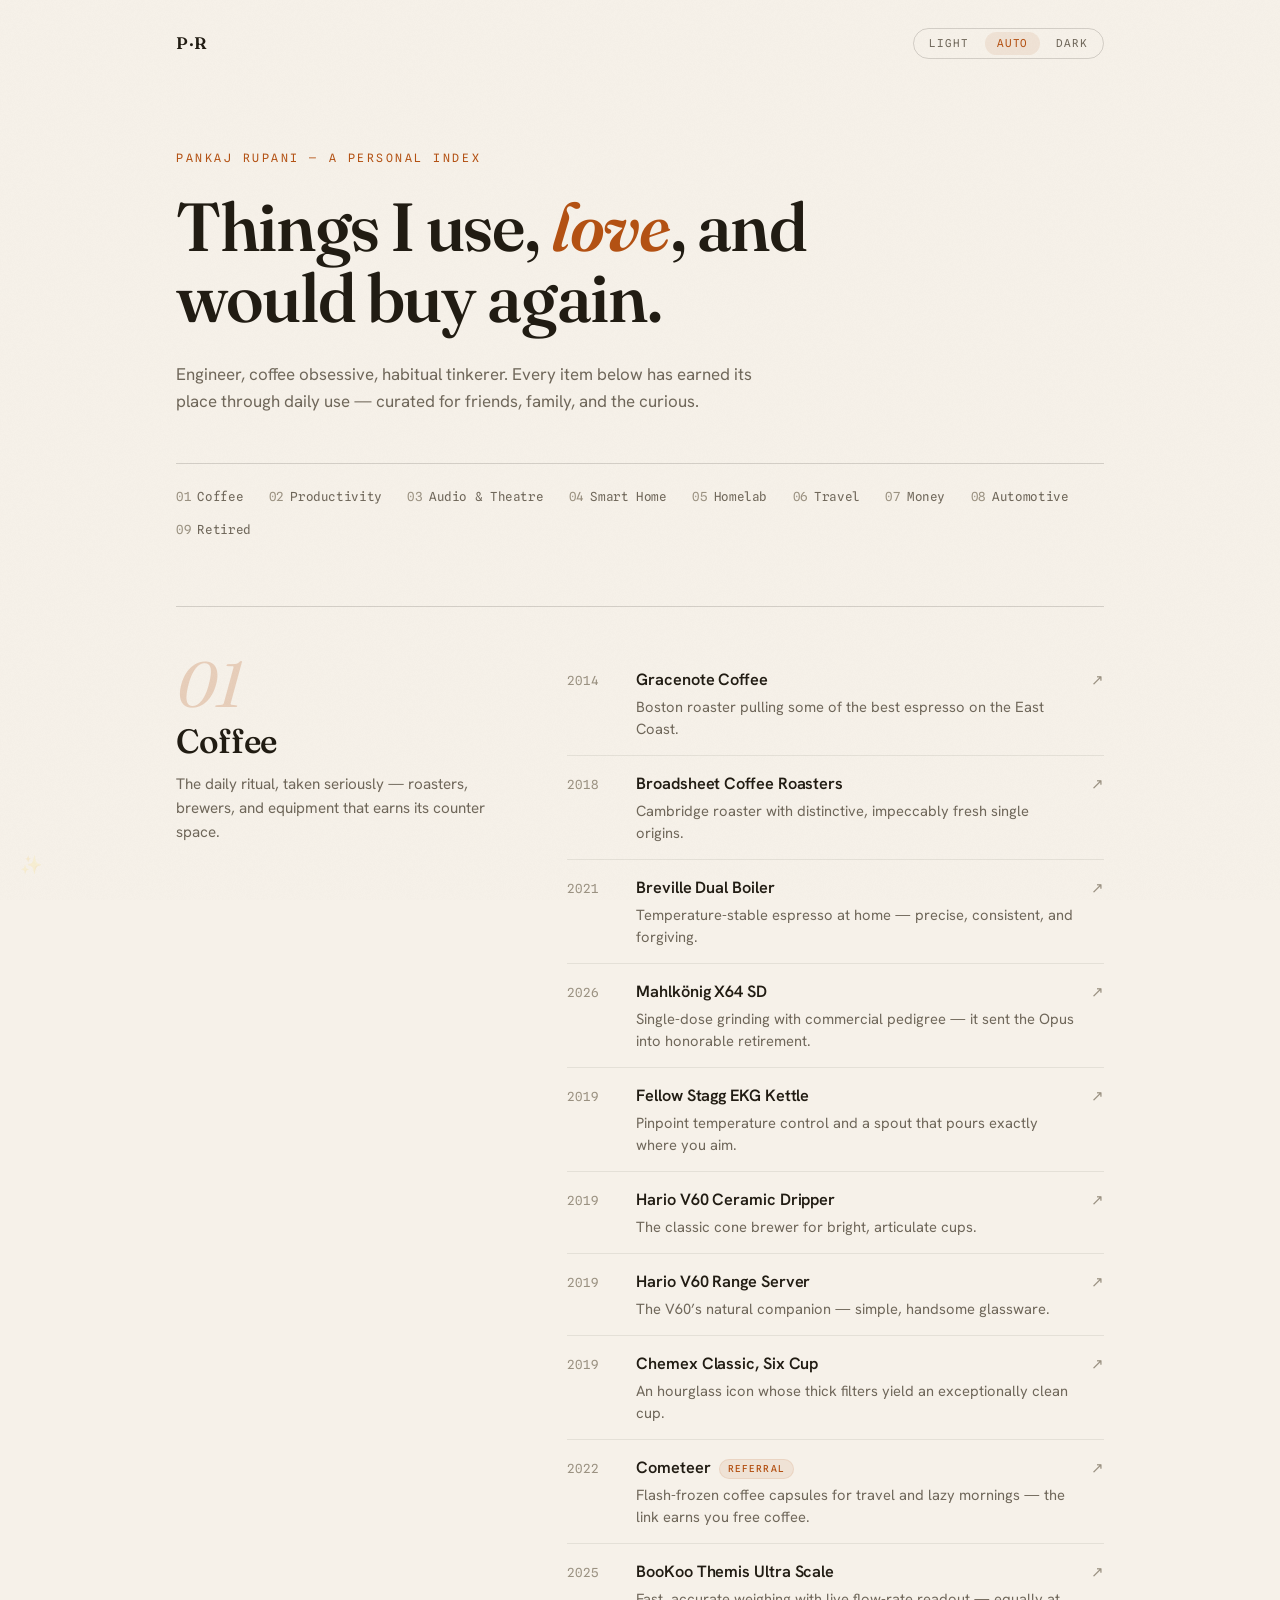
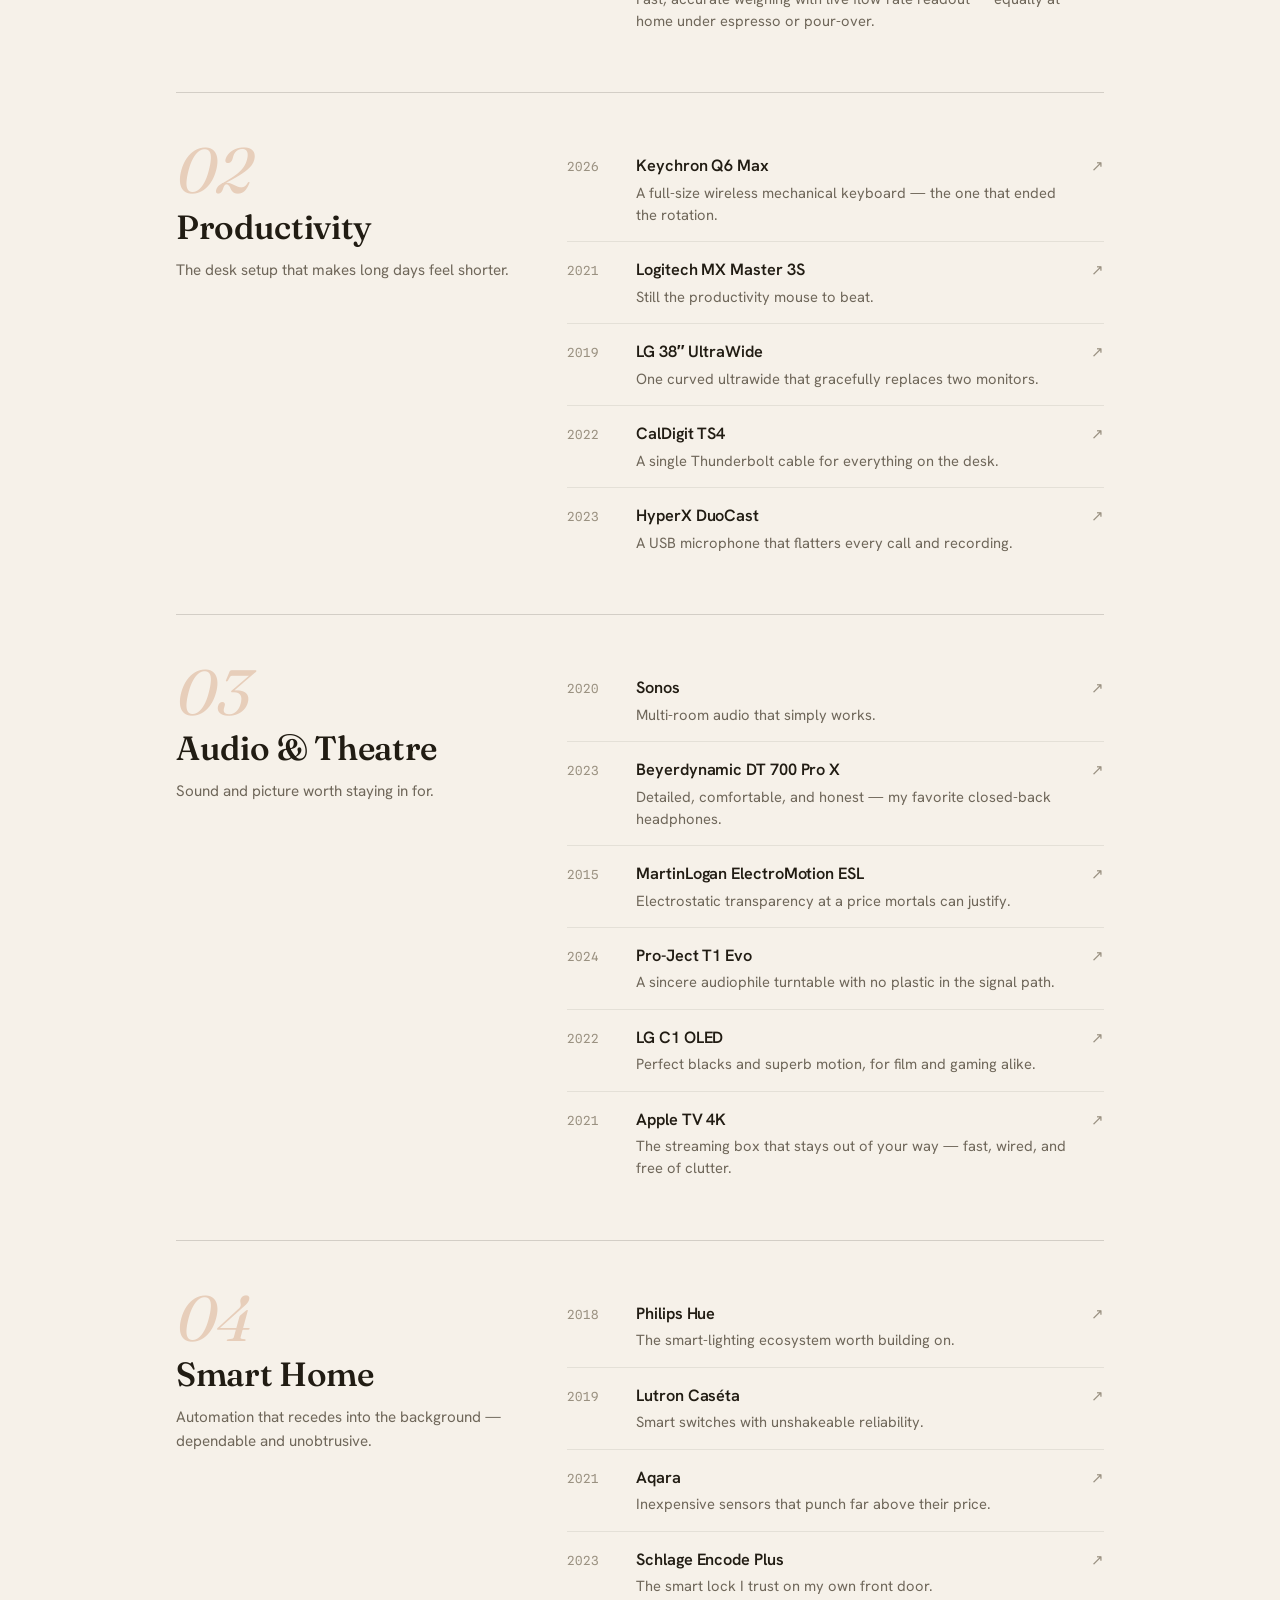
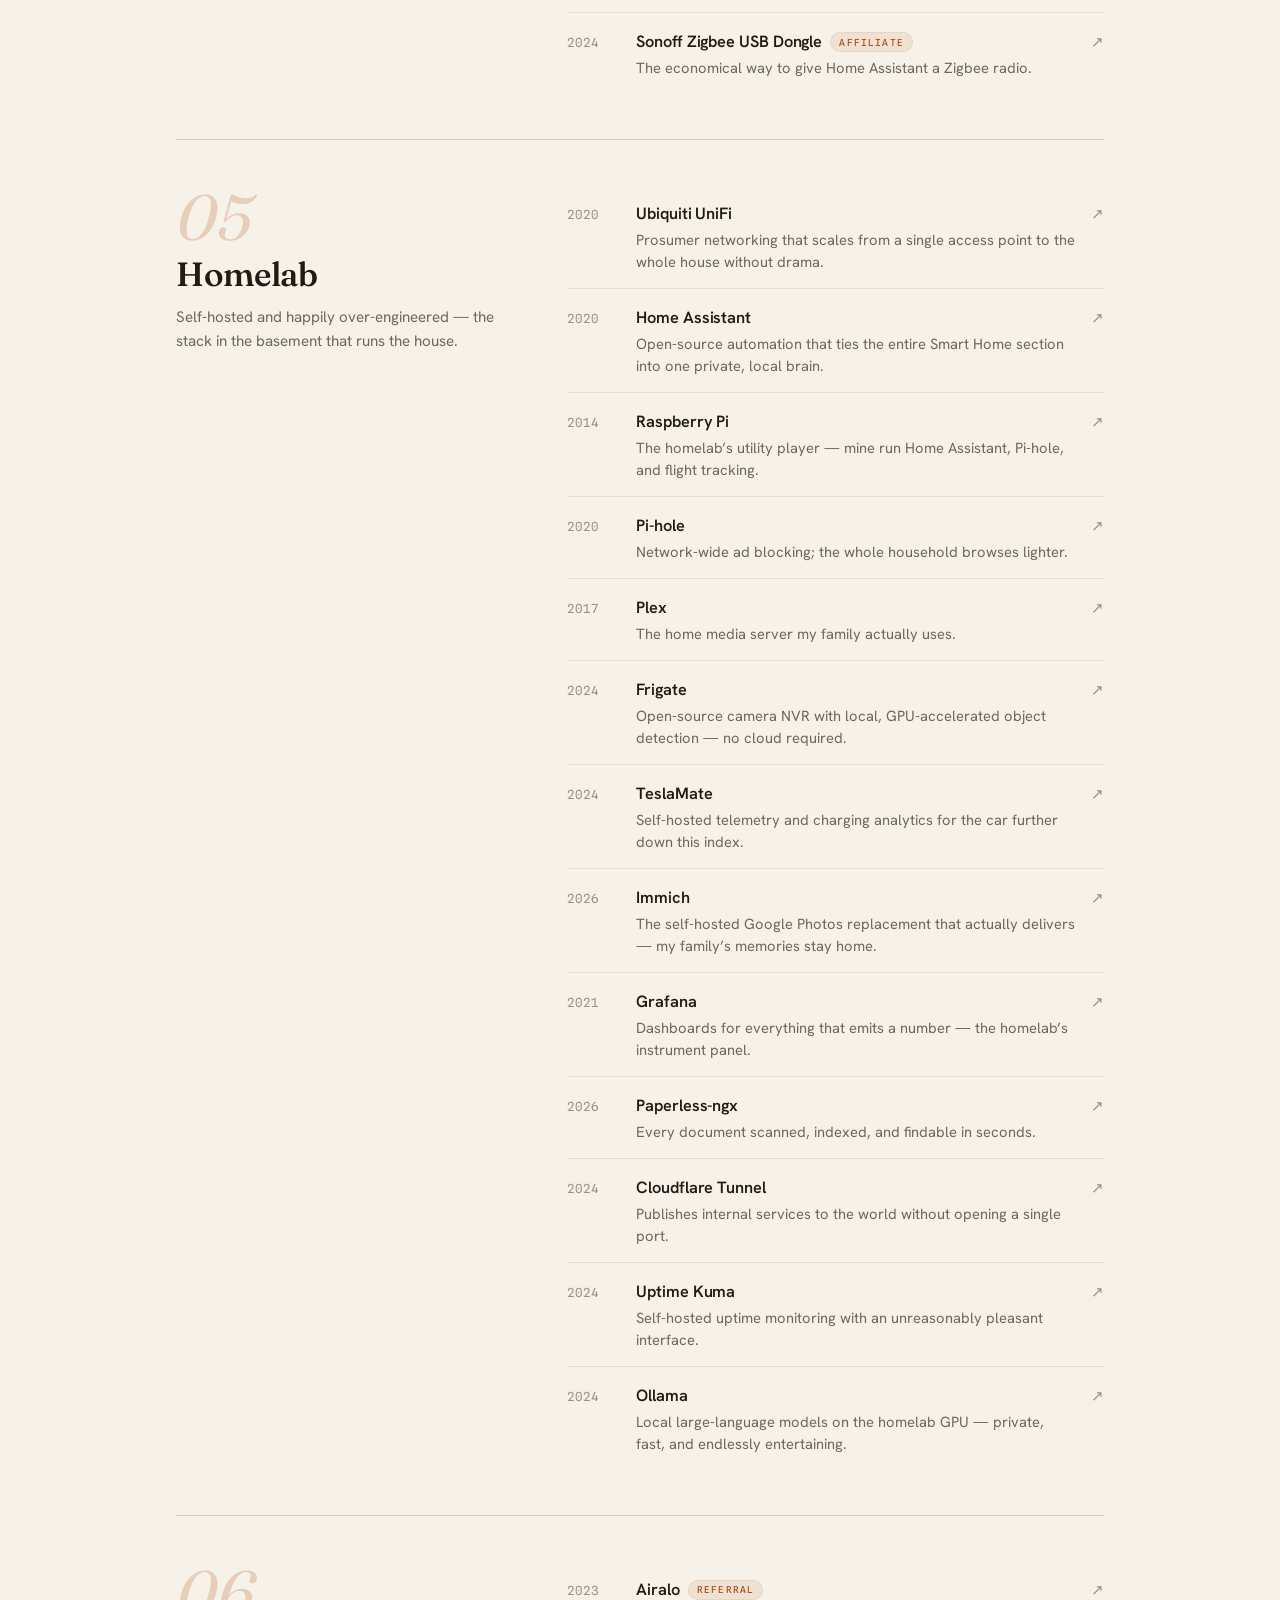
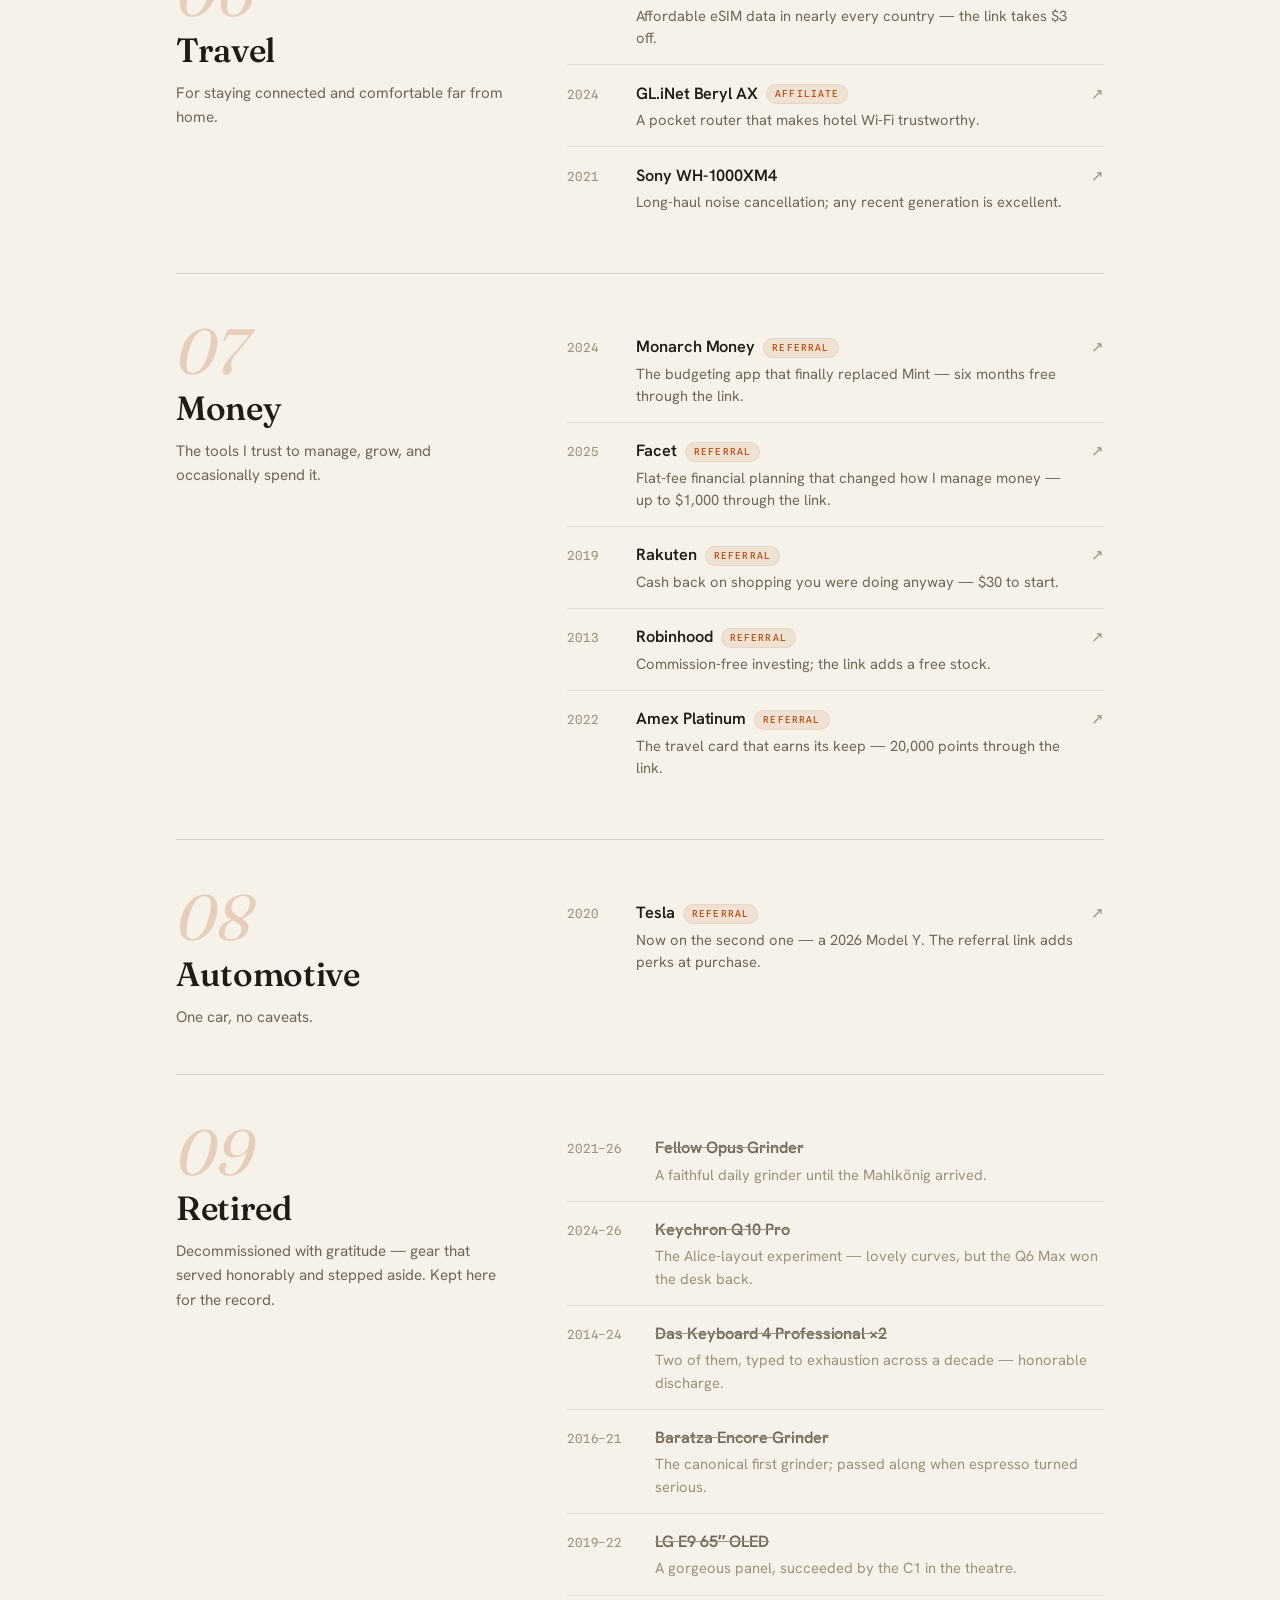
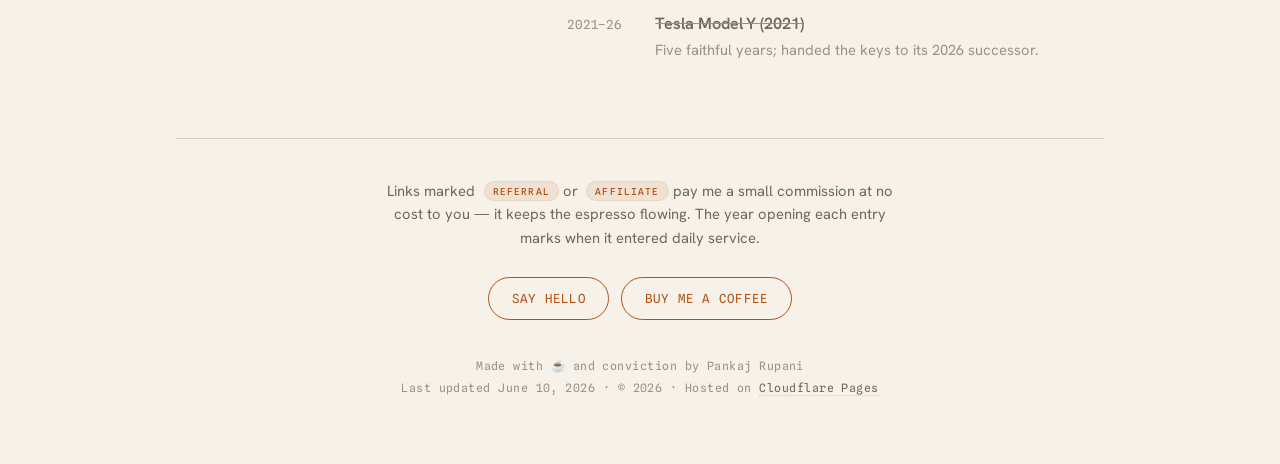
==== commit 6c97e8e1: "feat: og:image card, Retired section, and expanded Homelab - New 1200x630 social-preview card (img/o" ====
--- a/index.html
+++ b/index.html
@@ -15,13 +15,15 @@
   <meta property="og:description" content="A considered index of products and services Pankaj Rupani uses, loves, and recommends.">
   <meta property="og:type" content="website">
   <meta property="og:url" content="https://pankajr.net/links">
-  <meta property="og:image" content="https://pankajr.net/links/img/PR-logo.png">
+  <meta property="og:image" content="https://pankajr.net/links/img/og.png">
+  <meta property="og:image:width" content="1200">
+  <meta property="og:image:height" content="630">
 
   <!-- Twitter Card Tags -->
-  <meta name="twitter:card" content="summary">
+  <meta name="twitter:card" content="summary_large_image">
   <meta name="twitter:title" content="Pankaj's Recommendations">
   <meta name="twitter:description" content="A considered index of products and services Pankaj Rupani uses, loves, and recommends.">
-  <meta name="twitter:image" content="https://pankajr.net/links/img/PR-logo.png">
+  <meta name="twitter:image" content="https://pankajr.net/links/img/og.png">
 
   <!-- Apply saved theme before first paint to avoid a flash -->
   <script>
@@ -60,7 +62,7 @@
       {
         "@type": "ItemList",
         "name": "Pankaj's Recommendations",
-        "numberOfItems": 8,
+        "numberOfItems": 9,
         "itemListElement": [
           { "@type": "ListItem", "position": 1, "name": "Coffee", "url": "https://pankajr.net/links#coffee" },
           { "@type": "ListItem", "position": 2, "name": "Productivity", "url": "https://pankajr.net/links#productivity" },
@@ -69,7 +71,8 @@
           { "@type": "ListItem", "position": 5, "name": "Homelab", "url": "https://pankajr.net/links#homelab" },
           { "@type": "ListItem", "position": 6, "name": "Travel", "url": "https://pankajr.net/links#travel" },
           { "@type": "ListItem", "position": 7, "name": "Money", "url": "https://pankajr.net/links#money" },
-          { "@type": "ListItem", "position": 8, "name": "Automotive", "url": "https://pankajr.net/links#automotive" }
+          { "@type": "ListItem", "position": 8, "name": "Automotive", "url": "https://pankajr.net/links#automotive" },
+          { "@type": "ListItem", "position": 9, "name": "Retired", "url": "https://pankajr.net/links#retired" }
         ]
       }
     ]
@@ -109,6 +112,7 @@
           <a href="#travel"><span class="toc-no">06</span>Travel</a>
           <a href="#money"><span class="toc-no">07</span>Money</a>
           <a href="#automotive"><span class="toc-no">08</span>Automotive</a>
+          <a href="#retired"><span class="toc-no">09</span>Retired</a>
         </nav>
       </section>
 
@@ -150,21 +154,11 @@
             </a>
           </li>
           <li>
-            <a href="https://fellowproducts.com/products/opus-coffee-grinder" target="_blank" rel="noopener">
-              <span class="year">2021</span>
-              <span class="row-main">
-                <span class="row-title">Fellow Opus Grinder</span>
-                <span class="row-desc">The right first grinder: capable, compact, and sensibly priced.</span>
-              </span>
-              <span class="arrow" aria-hidden="true">&#8599;</span>
-            </a>
-          </li>
-          <li>
             <a href="https://www.mahlkoenig.us/products/x64-sd-single-dose-home-grinder" target="_blank" rel="noopener">
               <span class="year">2026</span>
               <span class="row-main">
                 <span class="row-title">Mahlk&ouml;nig X64 SD</span>
-                <span class="row-desc">When you outgrow the Opus: single-dose grinding with commercial pedigree.</span>
+                <span class="row-desc">Single-dose grinding with commercial pedigree &mdash; it sent the Opus into honorable retirement.</span>
               </span>
               <span class="arrow" aria-hidden="true">&#8599;</span>
             </a>
@@ -240,11 +234,11 @@
         </div>
         <ul class="links">
           <li>
-            <a href="https://www.keychron.com/collections/75-layout-keyboards/products/keychron-q10-pro-alice-layout-qmk-via-wireless-custom-mechanical-keyboard" target="_blank" rel="noopener">
-              <span class="year">2024</span>
-              <span class="row-main">
-                <span class="row-title">Keychron Q10 Pro</span>
-                <span class="row-desc">A wireless Alice-layout mechanical keyboard &mdash; ergonomic without a learning curve.</span>
+            <a href="https://www.keychron.com/products/keychron-q6-max-qmk-via-wireless-custom-mechanical-keyboard" target="_blank" rel="noopener">
+              <span class="year">2026</span>
+              <span class="row-main">
+                <span class="row-title">Keychron Q6 Max</span>
+                <span class="row-desc">A full-size wireless mechanical keyboard &mdash; the one that ended the rotation.</span>
               </span>
               <span class="arrow" aria-hidden="true">&#8599;</span>
             </a>
@@ -494,7 +488,67 @@
               <span class="year">2024</span>
               <span class="row-main">
                 <span class="row-title">TeslaMate</span>
-                <span class="row-desc">Self-hosted telemetry and charging analytics for the car in the final section.</span>
+                <span class="row-desc">Self-hosted telemetry and charging analytics for the car further down this index.</span>
+              </span>
+              <span class="arrow" aria-hidden="true">&#8599;</span>
+            </a>
+          </li>
+          <li>
+            <a href="https://immich.app" target="_blank" rel="noopener">
+              <span class="year">2026</span>
+              <span class="row-main">
+                <span class="row-title">Immich</span>
+                <span class="row-desc">The self-hosted Google Photos replacement that actually delivers &mdash; my family&rsquo;s memories stay home.</span>
+              </span>
+              <span class="arrow" aria-hidden="true">&#8599;</span>
+            </a>
+          </li>
+          <li>
+            <a href="https://grafana.com" target="_blank" rel="noopener">
+              <span class="year">2021</span>
+              <span class="row-main">
+                <span class="row-title">Grafana</span>
+                <span class="row-desc">Dashboards for everything that emits a number &mdash; the homelab&rsquo;s instrument panel.</span>
+              </span>
+              <span class="arrow" aria-hidden="true">&#8599;</span>
+            </a>
+          </li>
+          <li>
+            <a href="https://docs.paperless-ngx.com" target="_blank" rel="noopener">
+              <span class="year">2026</span>
+              <span class="row-main">
+                <span class="row-title">Paperless-ngx</span>
+                <span class="row-desc">Every document scanned, indexed, and findable in seconds.</span>
+              </span>
+              <span class="arrow" aria-hidden="true">&#8599;</span>
+            </a>
+          </li>
+          <li>
+            <a href="https://www.cloudflare.com/products/tunnel/" target="_blank" rel="noopener">
+              <span class="year">2024</span>
+              <span class="row-main">
+                <span class="row-title">Cloudflare Tunnel</span>
+                <span class="row-desc">Publishes internal services to the world without opening a single port.</span>
+              </span>
+              <span class="arrow" aria-hidden="true">&#8599;</span>
+            </a>
+          </li>
+          <li>
+            <a href="https://github.com/louislam/uptime-kuma" target="_blank" rel="noopener">
+              <span class="year">2024</span>
+              <span class="row-main">
+                <span class="row-title">Uptime Kuma</span>
+                <span class="row-desc">Self-hosted uptime monitoring with an unreasonably pleasant interface.</span>
+              </span>
+              <span class="arrow" aria-hidden="true">&#8599;</span>
+            </a>
+          </li>
+          <li>
+            <a href="https://ollama.com" target="_blank" rel="noopener">
+              <span class="year">2024</span>
+              <span class="row-main">
+                <span class="row-title">Ollama</span>
+                <span class="row-desc">Local large-language models on the homelab GPU &mdash; private, fast, and endlessly entertaining.</span>
               </span>
               <span class="arrow" aria-hidden="true">&#8599;</span>
             </a>
@@ -614,10 +668,74 @@
               <span class="year">2020</span>
               <span class="row-main">
                 <span class="row-title">Tesla <span class="tag">referral</span></span>
-                <span class="row-desc">Still the best car I&rsquo;ve owned &mdash; the referral link adds perks at purchase.</span>
-              </span>
-              <span class="arrow" aria-hidden="true">&#8599;</span>
-            </a>
+                <span class="row-desc">Now on the second one &mdash; a 2026 Model Y. The referral link adds perks at purchase.</span>
+              </span>
+              <span class="arrow" aria-hidden="true">&#8599;</span>
+            </a>
+          </li>
+        </ul>
+      </section>
+
+      <section class="category" id="retired">
+        <div class="category-head">
+          <span class="index-no">09</span>
+          <h2>Retired</h2>
+          <p class="blurb">Decommissioned with gratitude &mdash; gear that served honorably and stepped aside. Kept here for the record.</p>
+        </div>
+        <ul class="links">
+          <li>
+            <div class="dead">
+              <span class="year">2021&ndash;26</span>
+              <span class="row-main">
+                <span class="row-title">Fellow Opus Grinder</span>
+                <span class="row-desc">A faithful daily grinder until the Mahlk&ouml;nig arrived.</span>
+              </span>
+            </div>
+          </li>
+          <li>
+            <div class="dead">
+              <span class="year">2024&ndash;26</span>
+              <span class="row-main">
+                <span class="row-title">Keychron Q10 Pro</span>
+                <span class="row-desc">The Alice-layout experiment &mdash; lovely curves, but the Q6 Max won the desk back.</span>
+              </span>
+            </div>
+          </li>
+          <li>
+            <div class="dead">
+              <span class="year">2014&ndash;24</span>
+              <span class="row-main">
+                <span class="row-title">Das Keyboard 4 Professional &times;2</span>
+                <span class="row-desc">Two of them, typed to exhaustion across a decade &mdash; honorable discharge.</span>
+              </span>
+            </div>
+          </li>
+          <li>
+            <div class="dead">
+              <span class="year">2016&ndash;21</span>
+              <span class="row-main">
+                <span class="row-title">Baratza Encore Grinder</span>
+                <span class="row-desc">The canonical first grinder; passed along when espresso turned serious.</span>
+              </span>
+            </div>
+          </li>
+          <li>
+            <div class="dead">
+              <span class="year">2019&ndash;22</span>
+              <span class="row-main">
+                <span class="row-title">LG E9 65&Prime; OLED</span>
+                <span class="row-desc">A gorgeous panel, succeeded by the C1 in the theatre.</span>
+              </span>
+            </div>
+          </li>
+          <li>
+            <div class="dead">
+              <span class="year">2021&ndash;26</span>
+              <span class="row-main">
+                <span class="row-title">Tesla Model Y (2021)</span>
+                <span class="row-desc">Five faithful years; handed the keys to its 2026 successor.</span>
+              </span>
+            </div>
           </li>
         </ul>
       </section>
--- a/styles.css
+++ b/styles.css
@@ -354,6 +354,27 @@
   transform: translate(3px, -3px);
 }
 
+/* Retired entries: same ledger, struck through and dimmed */
+.dead {
+  display: grid;
+  grid-template-columns: 4.6rem 1fr;
+  column-gap: 0.9rem;
+  align-items: baseline;
+  padding: 0.95rem 0.85rem;
+  margin: 0 -0.85rem;
+}
+
+.dead .row-title {
+  color: var(--muted);
+  text-decoration: line-through;
+  text-decoration-color: var(--faint);
+  text-decoration-thickness: 1px;
+}
+
+.dead .row-desc {
+  color: var(--faint);
+}
+
 .tag {
   display: inline-block;
   vertical-align: 0.12em;
@@ -368,6 +389,64 @@
   background: var(--accent-soft);
   border-radius: 999px;
   padding: 0.1rem 0.5rem;
+}
+
+/* --- Wide screens ----------------------------------------------------------- */
+
+@media (min-width: 1600px) {
+  .page {
+    max-width: min(94vw, 120rem);
+  }
+
+  h1 {
+    font-size: clamp(4.25rem, 3.4vw, 5.5rem);
+  }
+
+  .lede {
+    font-size: 1.15rem;
+    max-width: 42rem;
+  }
+
+  .category {
+    grid-template-columns: 4fr 9fr;
+  }
+
+  .category h2 {
+    font-size: 2.4rem;
+  }
+
+  .index-no {
+    font-size: 5rem;
+  }
+
+  .blurb {
+    font-size: 1.02rem;
+    max-width: 30rem;
+  }
+
+  .links {
+    display: grid;
+    grid-template-columns: repeat(2, 1fr);
+    column-gap: 4.5rem;
+  }
+
+  .links li:nth-child(2) {
+    border-top: none;
+  }
+}
+
+@media (min-width: 2560px) {
+  .page {
+    max-width: min(94vw, 170rem);
+  }
+
+  .links {
+    grid-template-columns: repeat(3, 1fr);
+  }
+
+  .links li:nth-child(3) {
+    border-top: none;
+  }
 }
 
 /* --- Footer -------------------------------------------------------------------- */
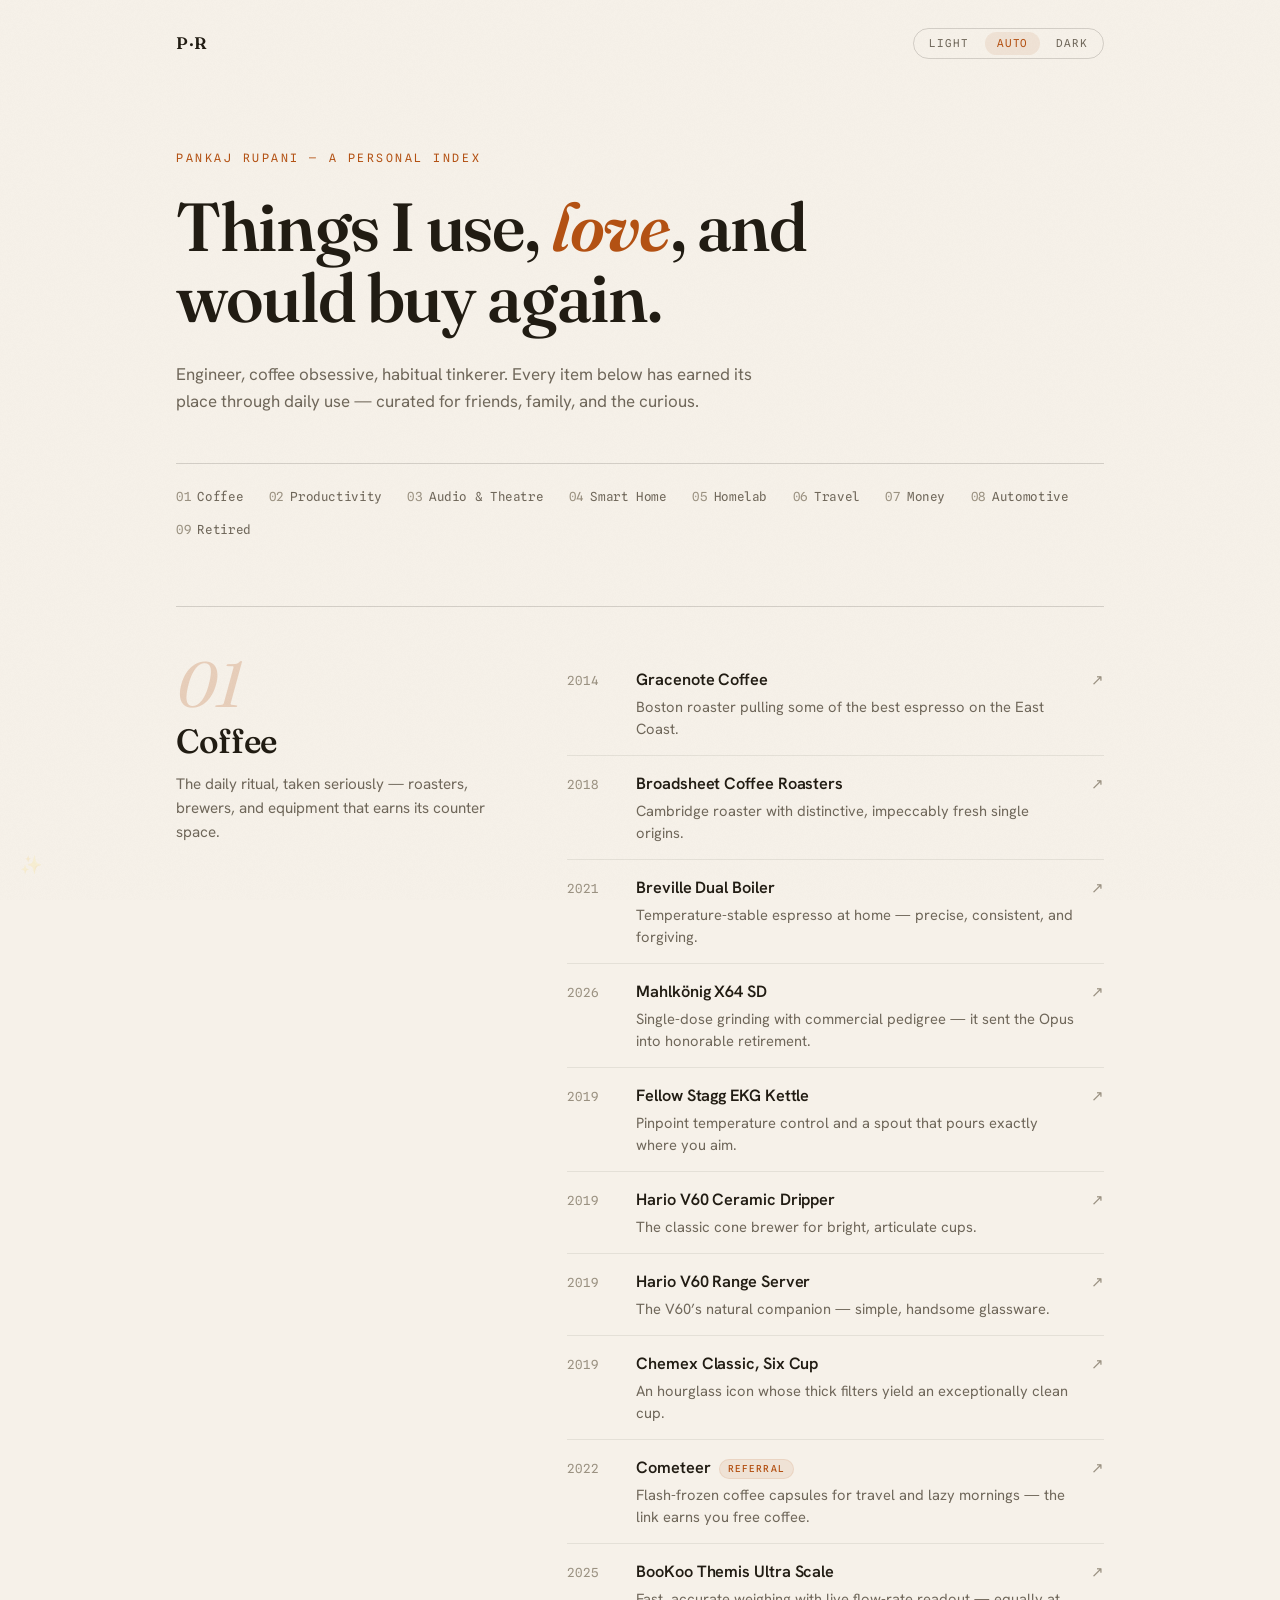
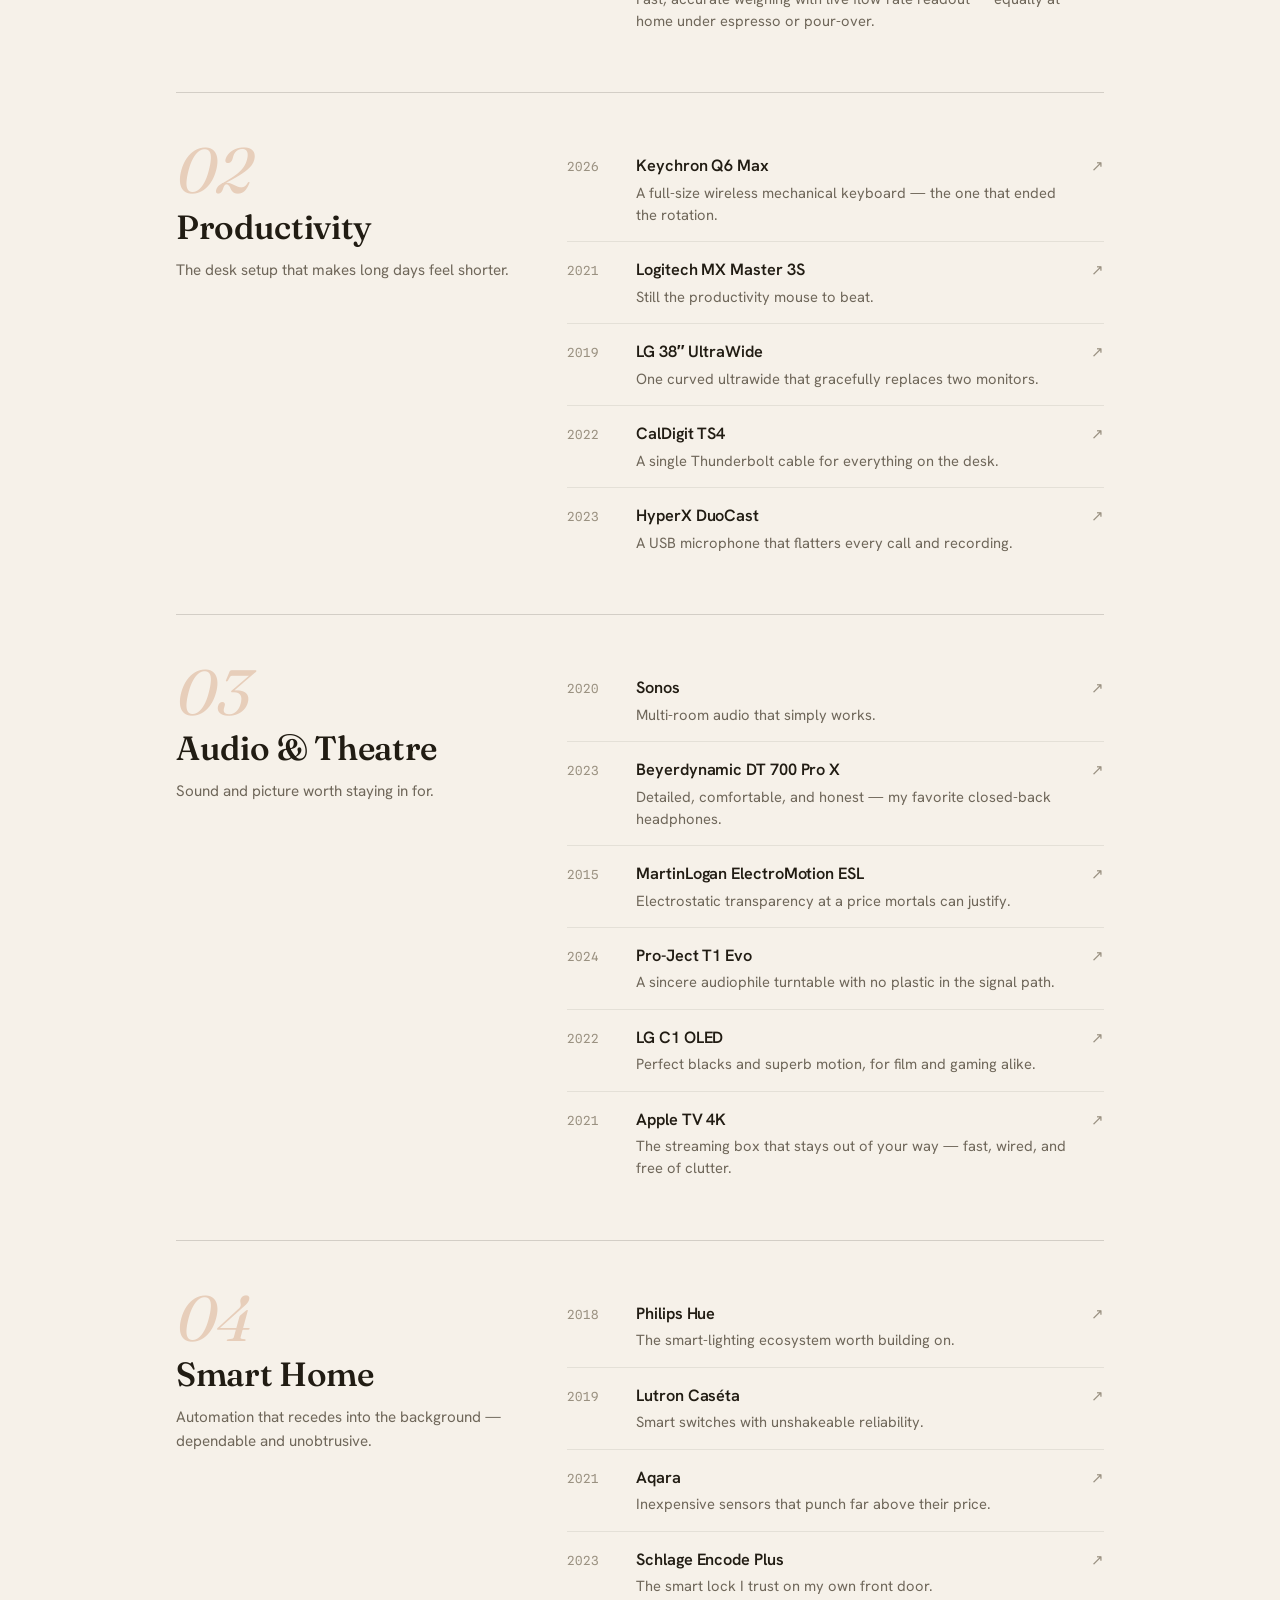
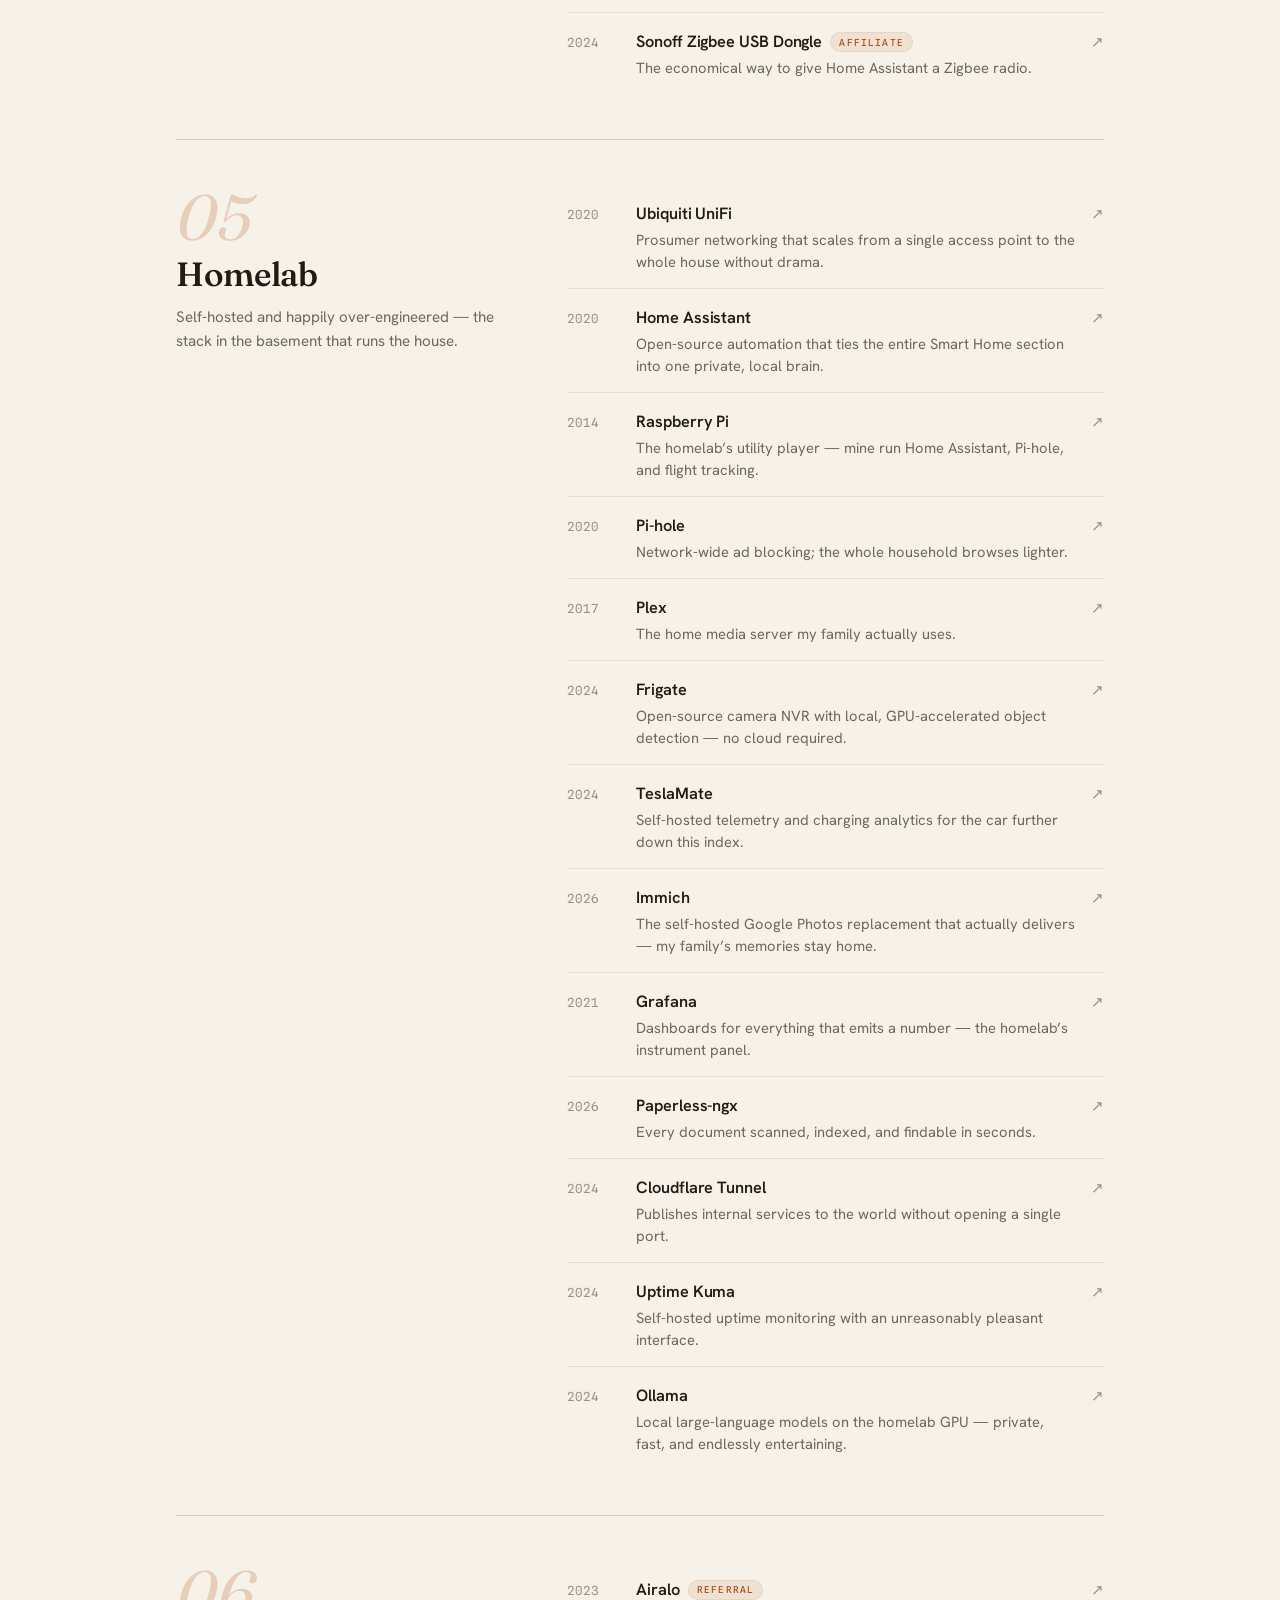
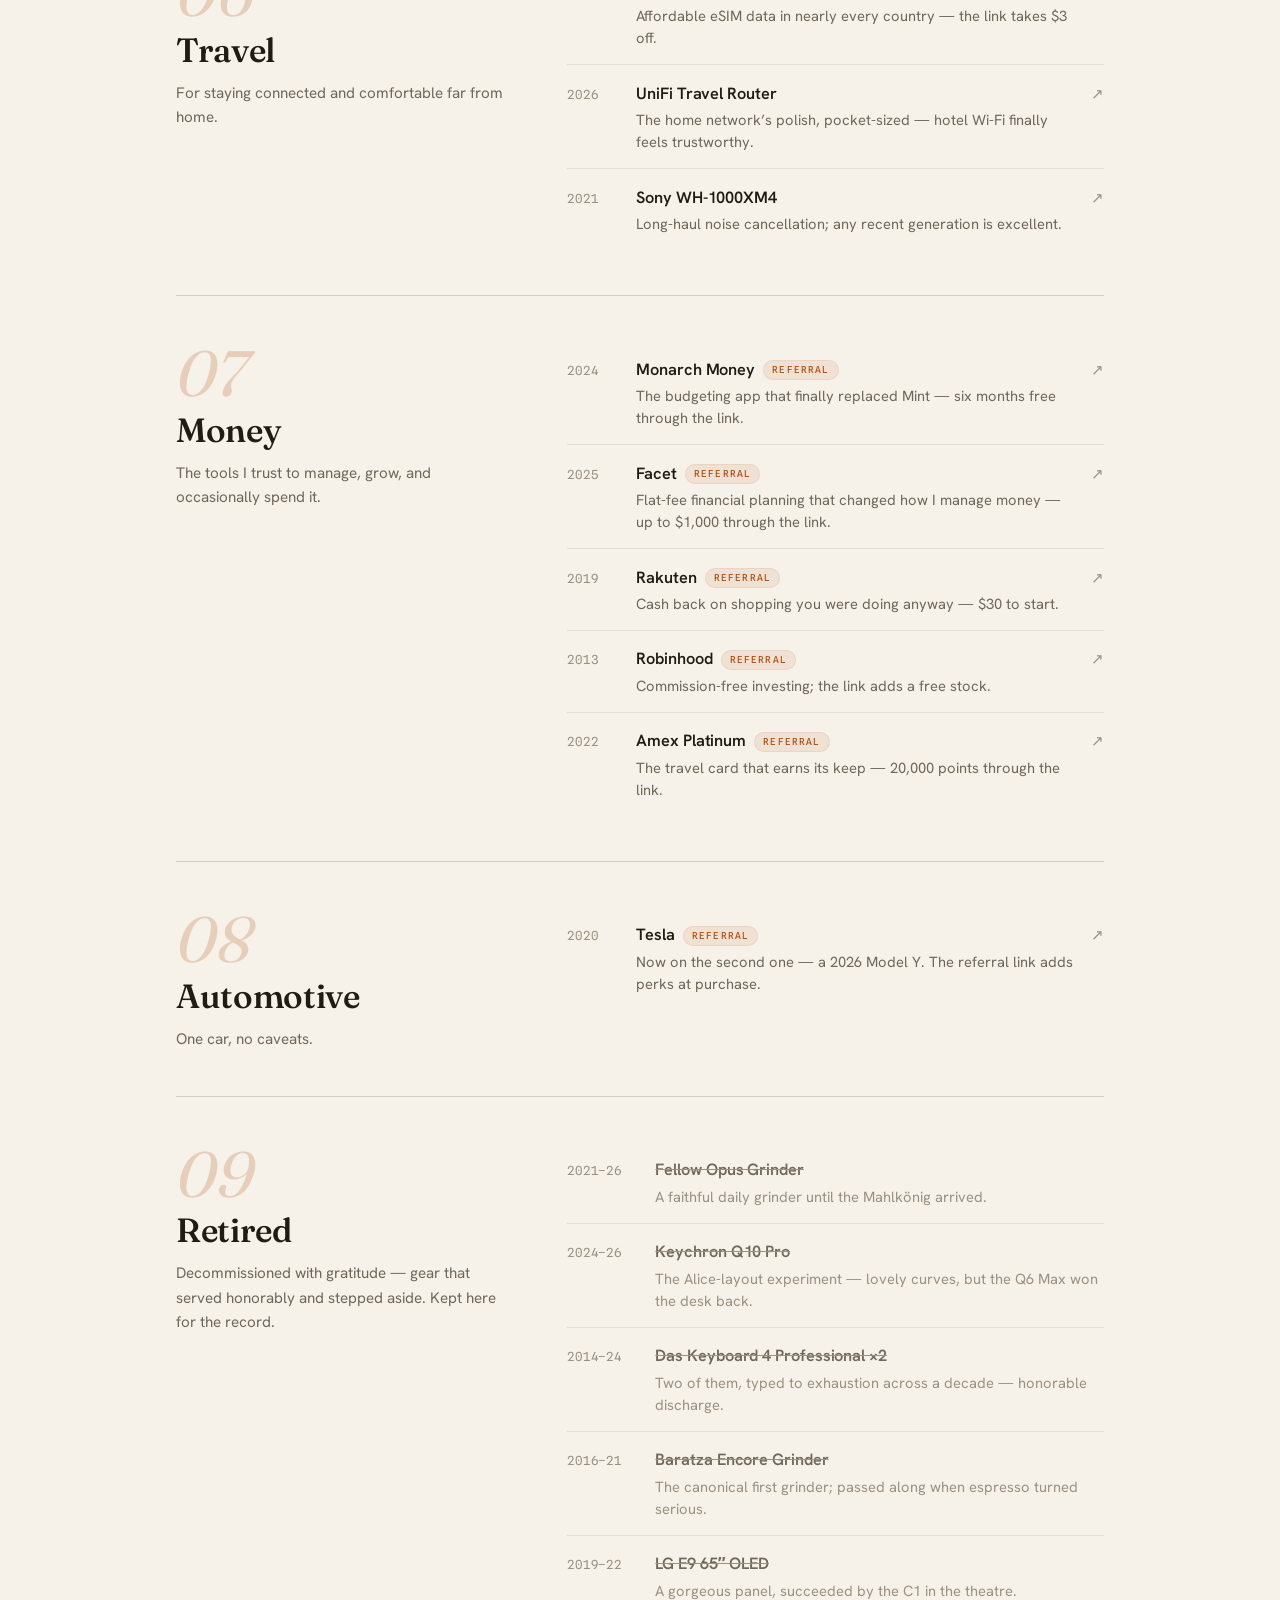
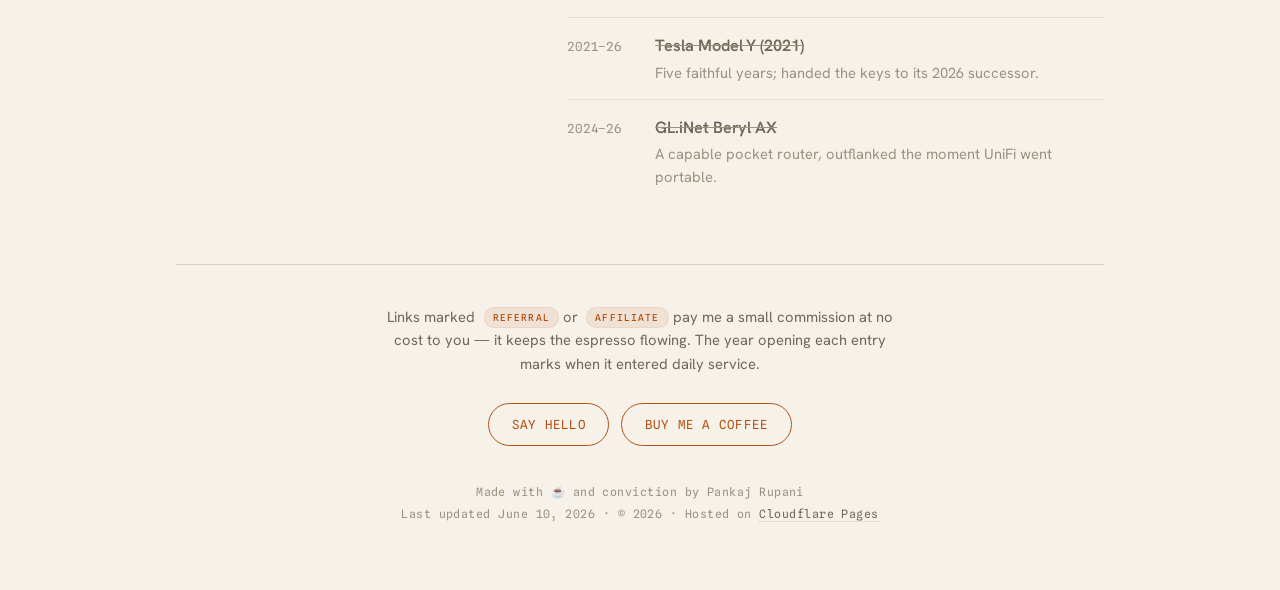
==== commit 2928e411: "feat(travel): retire GL.iNet Beryl AX for the UniFi Travel Router Co-Authored-By: Claude Fable 5 <no" ====
--- a/index.html
+++ b/index.html
@@ -574,11 +574,11 @@
             </a>
           </li>
           <li>
-            <a href="https://amzn.to/45esOfW" target="_blank" rel="noopener">
-              <span class="year">2024</span>
-              <span class="row-main">
-                <span class="row-title">GL.iNet Beryl AX <span class="tag">affiliate</span></span>
-                <span class="row-desc">A pocket router that makes hotel Wi-Fi trustworthy.</span>
+            <a href="https://store.ui.com/us/en/products/utr" target="_blank" rel="noopener">
+              <span class="year">2026</span>
+              <span class="row-main">
+                <span class="row-title">UniFi Travel Router</span>
+                <span class="row-desc">The home network&rsquo;s polish, pocket-sized &mdash; hotel Wi-Fi finally feels trustworthy.</span>
               </span>
               <span class="arrow" aria-hidden="true">&#8599;</span>
             </a>
@@ -734,6 +734,15 @@
               <span class="row-main">
                 <span class="row-title">Tesla Model Y (2021)</span>
                 <span class="row-desc">Five faithful years; handed the keys to its 2026 successor.</span>
+              </span>
+            </div>
+          </li>
+          <li>
+            <div class="dead">
+              <span class="year">2024&ndash;26</span>
+              <span class="row-main">
+                <span class="row-title">GL.iNet Beryl AX</span>
+                <span class="row-desc">A capable pocket router, outflanked the moment UniFi went portable.</span>
               </span>
             </div>
           </li>
